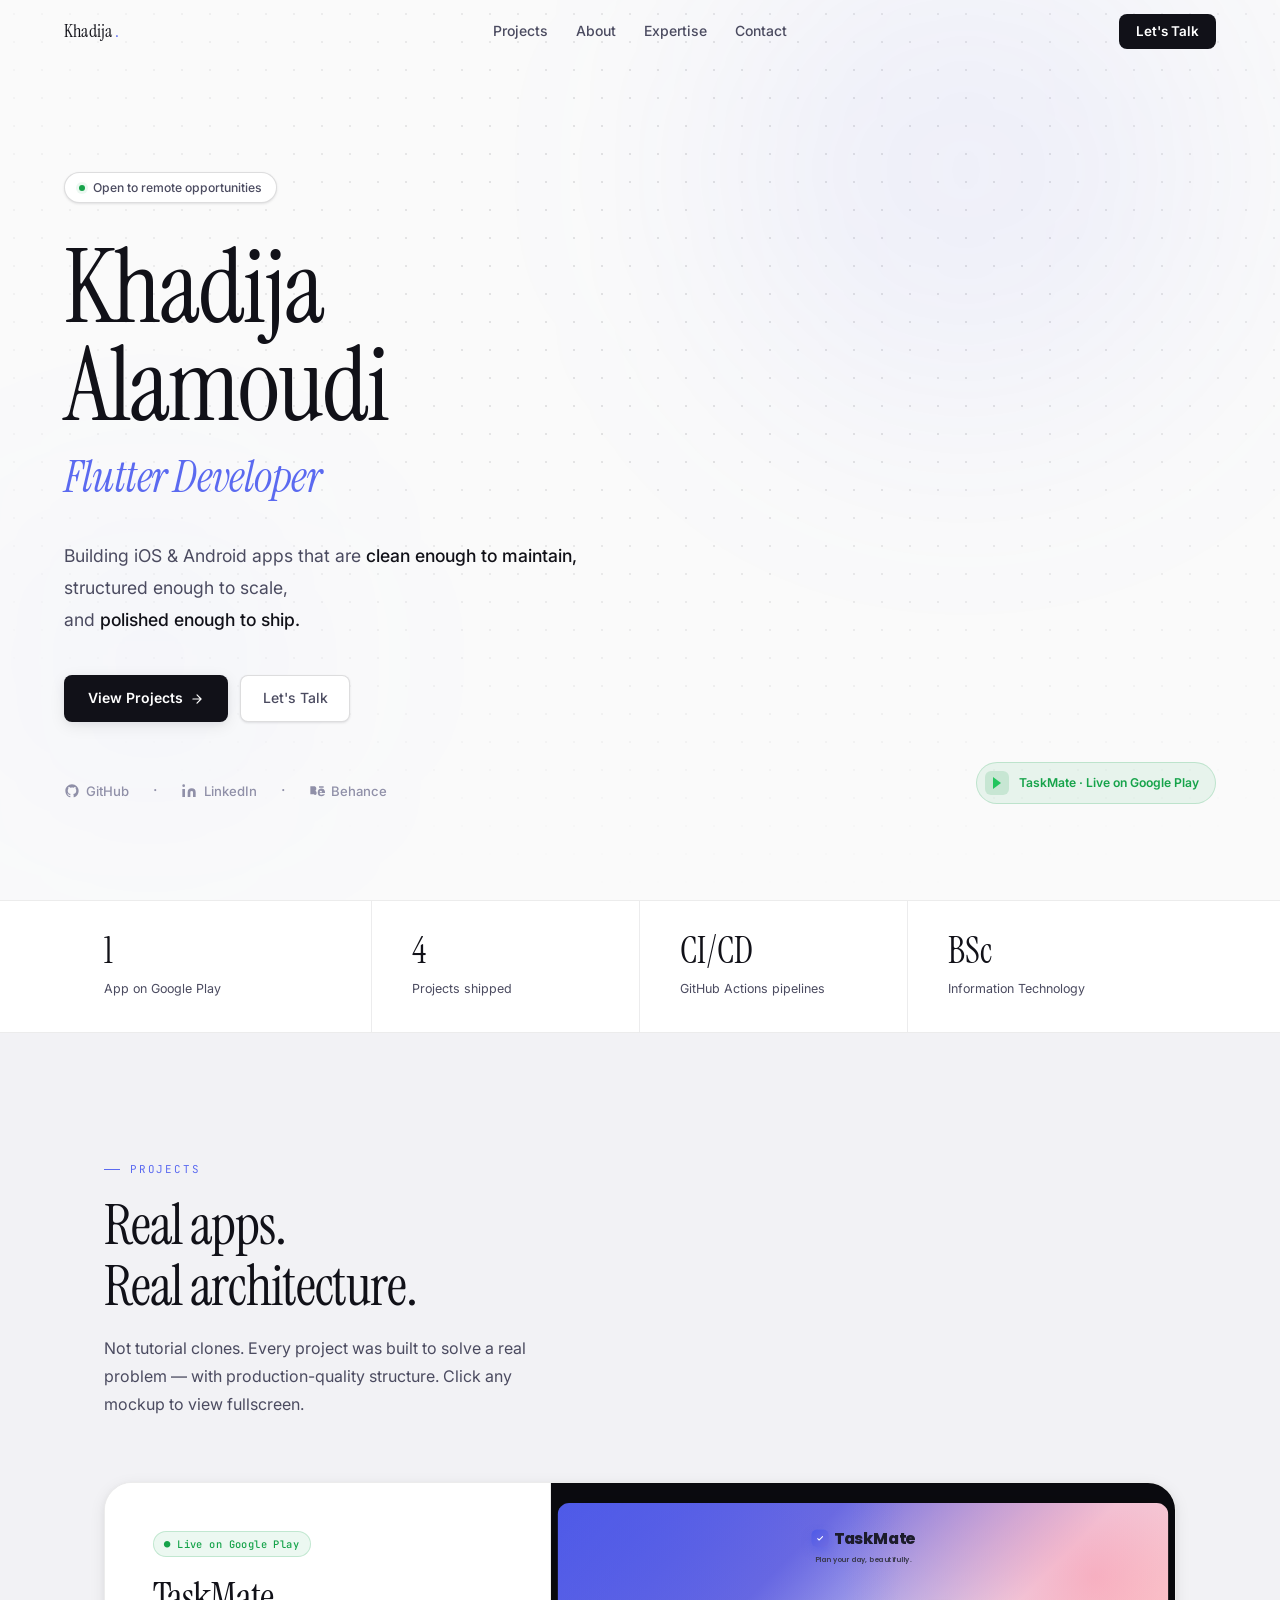
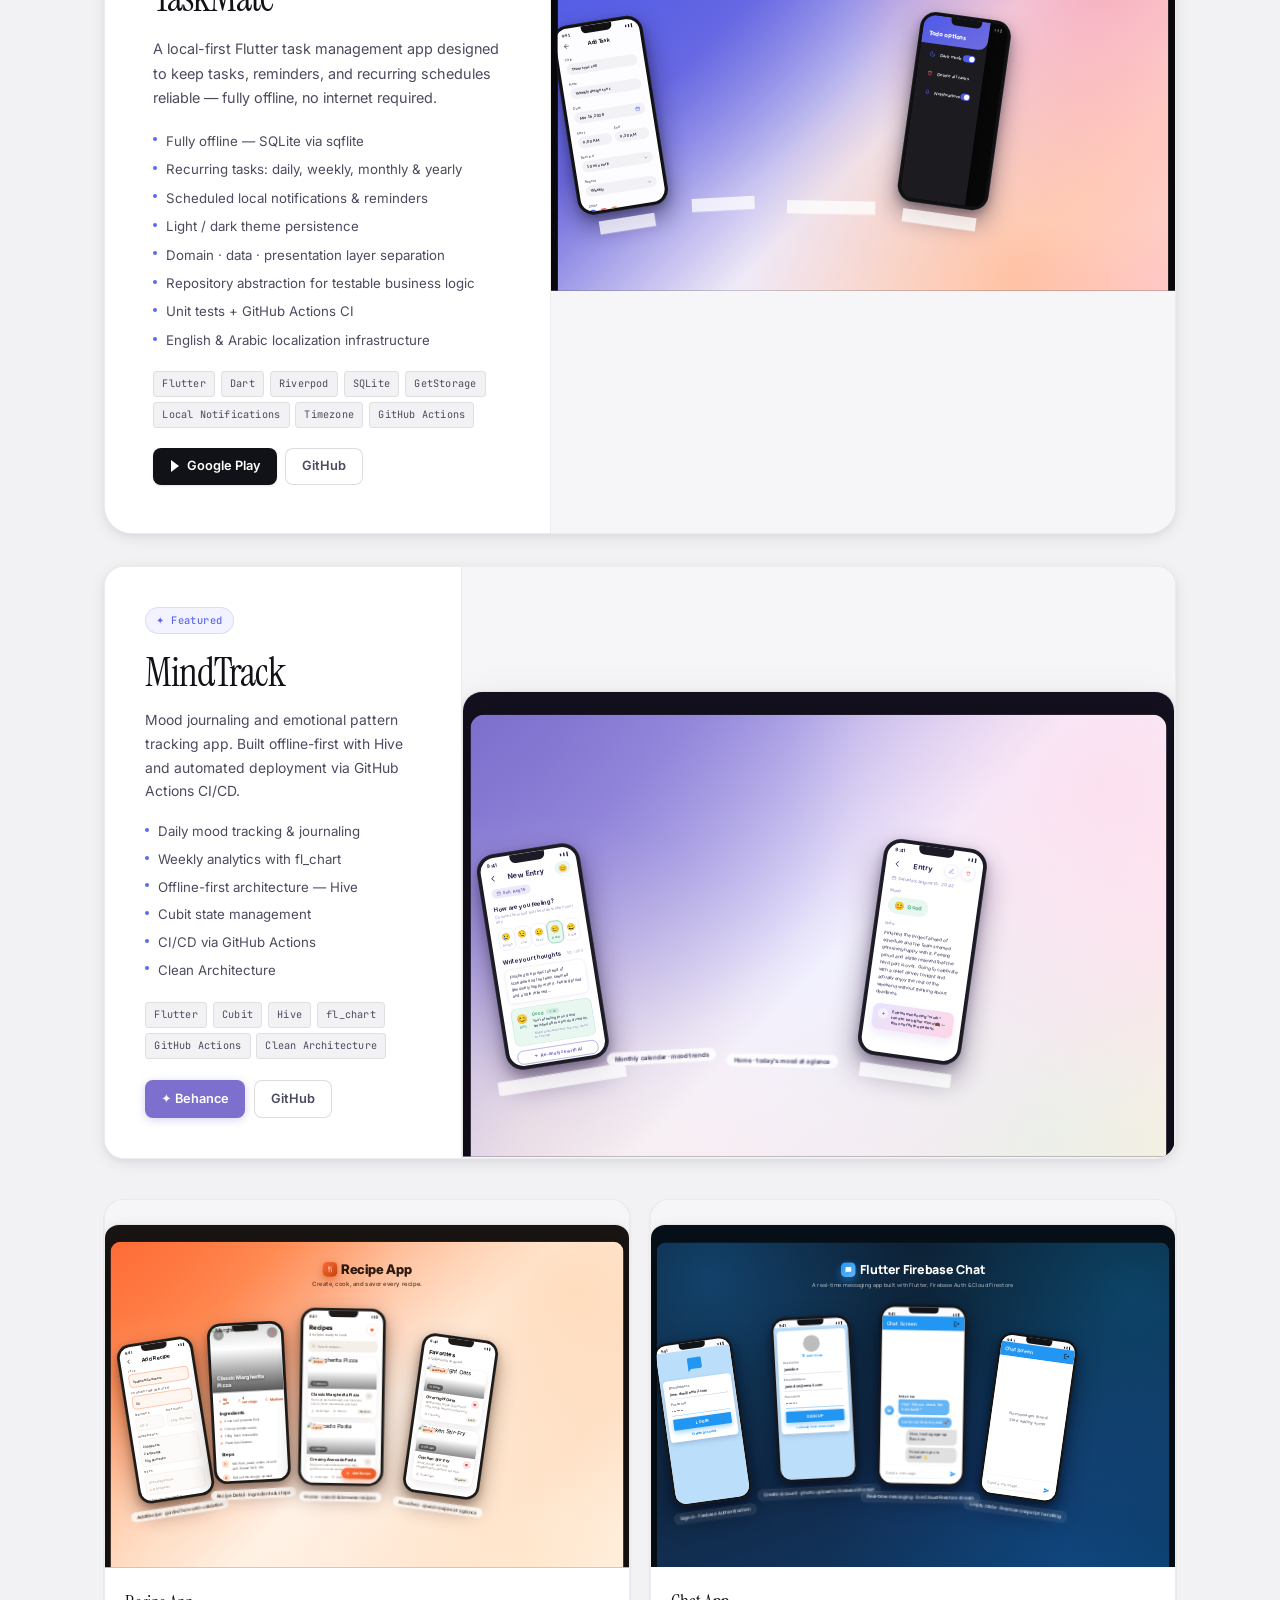
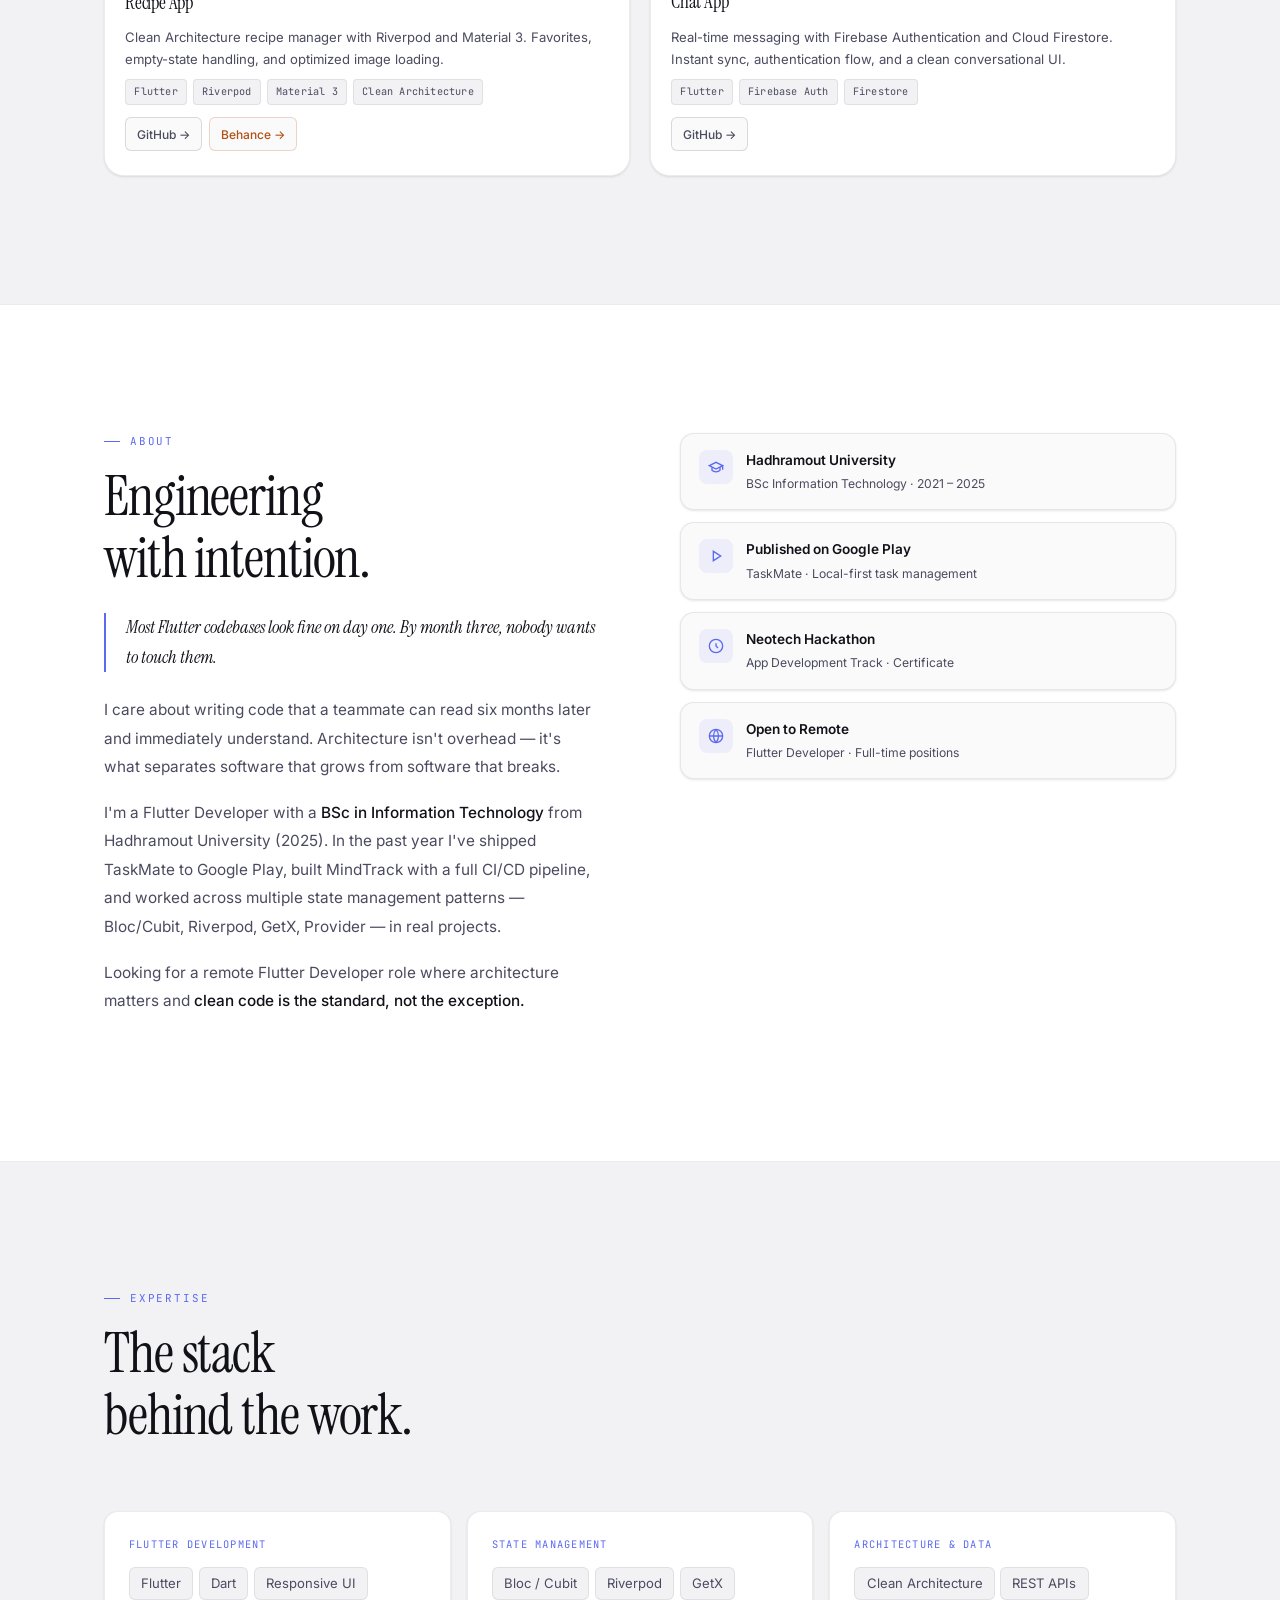
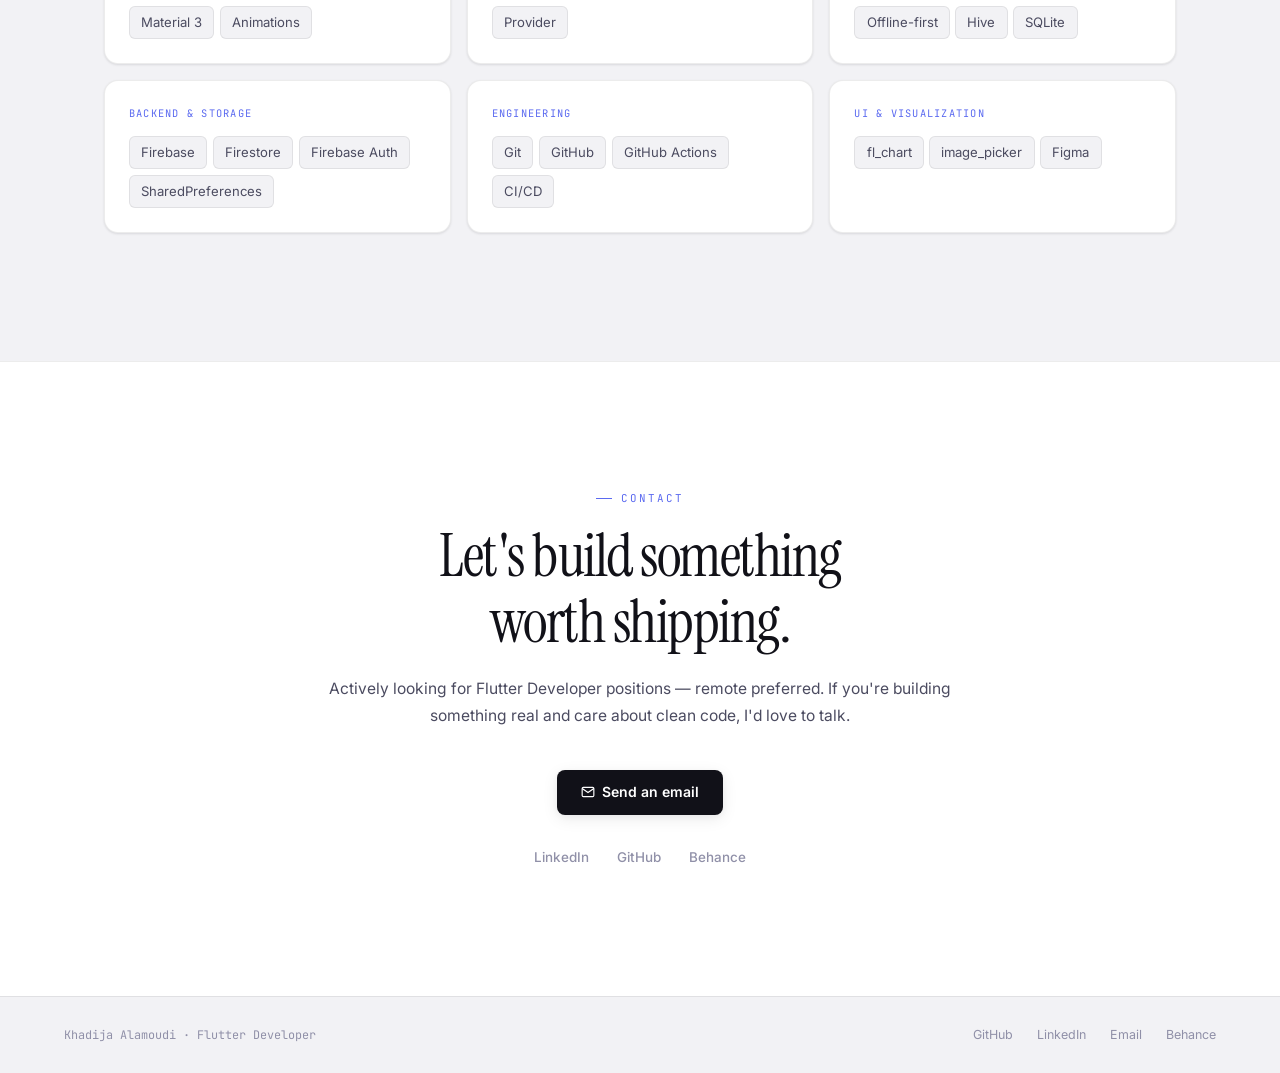
==== index.html @ fd879eed "Update index.html" ====
<!DOCTYPE html>
<html lang="en">
<head>
<meta charset="UTF-8">
<meta name="viewport" content="width=device-width, initial-scale=1.0">
<title>Khadija Alamoudi — Flutter Developer</title>
<meta name="description" content="Flutter Developer building production-quality iOS and Android applications. Clean architecture, offline-first design, and real shipped products.">
<meta name="keywords" content="Flutter Developer, Flutter, Dart, Mobile App Development, Clean Architecture, iOS, Android, Riverpod, Bloc">
<meta property="og:title" content="Khadija Alamoudi — Flutter Developer">
<meta property="og:description" content="Flutter apps that are clean, maintainable, and built to scale. One app live on Google Play.">
<meta property="og:type" content="website">
<meta property="og:url" content="https://khadooja.github.io">
<link rel="preconnect" href="https://fonts.googleapis.com">
<link rel="preconnect" href="https://fonts.gstatic.com" crossorigin>
<link href="https://fonts.googleapis.com/css2?family=Instrument+Serif:ital@0;1&family=Inter:wght@300;400;500;600;700&family=JetBrains+Mono:wght@400;500&display=swap" rel="stylesheet">
<link rel="stylesheet" href="./styles.css">
</head>
<body>

<!-- ================================================================
     NAVIGATION
================================================================ -->
<nav class="nav" id="main-nav" role="navigation" aria-label="Main navigation">
  <a href="#" class="nav-brand" aria-label="Khadija Alamoudi — home">
    Khadija<span class="nav-brand-dot">.</span>
  </a>

  <div class="nav-links" role="list">
    <a href="#projects" class="nav-link" role="listitem">Projects</a>
    <a href="#about"    class="nav-link" role="listitem">About</a>
    <a href="#expertise" class="nav-link" role="listitem">Expertise</a>
    <a href="#contact"  class="nav-link" role="listitem">Contact</a>
  </div>

  <a href="mailto:khadijaalamoudi169@gmail.com" class="nav-cta" aria-label="Contact Khadija by email">
    Let's Talk
  </a>

  <button class="nav-burger" id="nav-burger" aria-label="Open navigation menu" aria-expanded="false" aria-controls="nav-mob-menu">
    <span></span><span></span><span></span>
  </button>
</nav>

<!-- Mobile menu -->
<div class="nav-mob-menu" id="nav-mob-menu" role="dialog" aria-label="Navigation menu" aria-modal="true">
  <a href="#projects"  class="nav-mob-link">Projects</a>
  <a href="#about"     class="nav-mob-link">About</a>
  <a href="#expertise" class="nav-mob-link">Expertise</a>
  <a href="#contact"   class="nav-mob-link">Contact</a>
  <a href="mailto:khadijaalamoudi169@gmail.com" class="nav-mob-link nav-mob-cta">Let's Talk →</a>
</div>

<!-- ================================================================
     HERO
================================================================ -->
<section class="hero" id="home" aria-label="Introduction">
  <div class="hero-glow hero-glow-1" aria-hidden="true"></div>
  <div class="hero-glow hero-glow-2" aria-hidden="true"></div>

  <div class="hero-inner">
    <!-- Status -->
    <div class="hero-status" role="status" aria-label="Currently open to remote opportunities">
      <span class="status-dot" aria-hidden="true"></span>
      Open to remote opportunities
    </div>

    <!-- Name + role -->
    <h1 class="hero-name">Khadija<br>Alamoudi</h1>
    <p class="hero-role">Flutter Developer</p>

    <!-- Tagline -->
    <p class="hero-tagline">
      Building iOS &amp; Android apps that are
      <strong>clean enough to maintain,</strong>
      structured enough to scale,<br>
      and <strong>polished enough to ship.</strong>
    </p>

    <!-- CTAs -->
    <div class="hero-actions">
      <a href="#projects" class="btn-primary">
        View Projects
        <svg width="14" height="14" viewBox="0 0 24 24" fill="none" aria-hidden="true">
          <path d="M5 12h14M12 5l7 7-7 7" stroke="currentColor" stroke-width="2" stroke-linecap="round" stroke-linejoin="round"/>
        </svg>
      </a>
      <a href="#contact" class="btn-outline">Let's Talk</a>
    </div>

    <!-- Bottom row -->
    <div class="hero-bottom">
      <nav class="hero-socials" aria-label="Social links">
        <a href="https://github.com/khadooja" target="_blank" rel="noopener noreferrer" class="hero-social">
          <svg width="16" height="16" viewBox="0 0 24 24" fill="currentColor" aria-hidden="true"><path d="M12 2C6.477 2 2 6.477 2 12c0 4.42 2.865 8.166 6.839 9.489.5.092.682-.217.682-.482 0-.237-.008-.866-.013-1.7-2.782.603-3.369-1.342-3.369-1.342-.454-1.155-1.11-1.462-1.11-1.462-.908-.62.069-.608.069-.608 1.003.07 1.531 1.03 1.531 1.03.892 1.529 2.341 1.087 2.91.832.092-.647.35-1.088.636-1.338-2.22-.253-4.555-1.11-4.555-4.943 0-1.091.39-1.984 1.029-2.683-.103-.253-.446-1.27.098-2.647 0 0 .84-.269 2.75 1.025A9.578 9.578 0 0112 6.836c.85.004 1.705.114 2.504.336 1.909-1.294 2.747-1.025 2.747-1.025.546 1.377.203 2.394.1 2.647.64.699 1.028 1.592 1.028 2.683 0 3.842-2.339 4.687-4.566 4.935.359.309.678.919.678 1.852 0 1.336-.012 2.415-.012 2.743 0 .267.18.578.688.48C19.138 20.163 22 16.418 22 12c0-5.523-4.477-10-10-10z"/></svg>
          GitHub
        </a>
        <span aria-hidden="true" style="color:var(--text-3)">·</span>
        <a href="https://www.linkedin.com/in/khadijaalamoudi-8226b4387" target="_blank" rel="noopener noreferrer" class="hero-social">
          <svg width="16" height="16" viewBox="0 0 24 24" fill="currentColor" aria-hidden="true"><path d="M16 8a6 6 0 016 6v7h-4v-7a2 2 0 00-2-2 2 2 0 00-2 2v7h-4v-7a6 6 0 016-6zM2 9h4v12H2z"/><circle cx="4" cy="4" r="2"/></svg>
          LinkedIn
        </a>
        <span aria-hidden="true" style="color:var(--text-3)">·</span>
        <a href="https://www.behance.net/khadijaalamoudi" target="_blank" rel="noopener noreferrer" class="hero-social">
          <svg width="16" height="16" viewBox="0 0 24 24" fill="currentColor" aria-hidden="true"><path d="M22 7h-7V5h7v2zm1.726 10c-.442 1.297-2.029 3-5.101 3-3.074 0-5.564-1.729-5.564-5.675 0-3.91 2.325-5.92 5.466-5.92 3.082 0 4.964 1.782 5.375 4.426.078.506.109 1.188.095 2.14H15.97c.13 3.211 3.483 3.312 4.588 2.029H23.726zm-7.726-3h3.543c-.094-1.74-1.254-2.344-1.823-2.344-.833 0-1.582.582-1.72 2.344zM8 11.979c.001 1.338-.41 2.678-1.895 2.678-.958 0-1.806-.479-1.908-2.678H8zm0-2.979H4.233c.194-1.586 1.01-2.678 1.808-2.678C7.615 6.322 8 7.413 8 9zm0 8H2V5h5.5c1.5 0 3.5.662 3.5 3.5 0 1.5-.5 2.5-1.5 3C11 12.5 11.5 13.5 11.5 15c0 3-2 3-3.5 3z"/></svg>
          Behance
        </a>
      </nav>

      <a href="https://play.google.com/store/apps/details?id=com.khdooja.taskmate"
         target="_blank" rel="noopener noreferrer"
         class="play-badge" aria-label="TaskMate on Google Play Store">
        <span class="play-badge-icon" aria-hidden="true">
          <svg width="10" height="12" viewBox="0 0 10 12" fill="#22C55E"><path d="M1 0l8 6-8 6V0z"/></svg>
        </span>
        TaskMate · Live on Google Play
      </a>
    </div>
  </div>
</section>

<!-- ================================================================
     STATS STRIP
================================================================ -->
<div class="stats-strip" role="region" aria-label="Portfolio highlights">
  <div class="stats-inner">
    <div class="stat-item reveal">
      <span class="stat-num">1</span>
      <span class="stat-label">App on Google Play</span>
    </div>
    <div class="stat-item reveal reveal-delay-1">
      <span class="stat-num">4</span>
      <span class="stat-label">Projects shipped</span>
    </div>
    <div class="stat-item reveal reveal-delay-2">
      <span class="stat-num">CI/CD</span>
      <span class="stat-label">GitHub Actions pipelines</span>
    </div>
    <div class="stat-item reveal reveal-delay-3">
      <span class="stat-num">BSc</span>
      <span class="stat-label">Information Technology</span>
    </div>
  </div>
</div>

<!-- ================================================================
     PROJECTS
================================================================ -->
<section class="section projects" id="projects" aria-label="Projects">
  <div class="section-inner">

    <div class="section-header">
      <p class="eyebrow reveal">Projects</p>
      <h2 class="section-title reveal reveal-delay-1">Real apps.<br>Real architecture.</h2>
      <p class="section-sub reveal reveal-delay-2">Not tutorial clones. Every project was built to solve a real problem — with production-quality structure. Click any mockup to view fullscreen.</p>
    </div>

    <!-- ── TASKMATE — FEATURED ── -->
    <div class="proj-featured reveal">
      <article class="proj-featured-card" aria-label="TaskMate project">
        <div class="proj-featured-top">

          <!-- Content -->
          <div class="proj-featured-info">
            <span class="proj-badge proj-badge-live" aria-label="Live on Google Play">● Live on Google Play</span>
            <h3 class="proj-title">TaskMate</h3>
            <p class="proj-tagline">
              A local-first Flutter task management app designed to keep tasks, reminders, and recurring schedules reliable — fully offline, no internet required.
            </p>
            <ul class="proj-highlights" aria-label="Key highlights">
              <li class="proj-hl">Fully offline — SQLite via sqflite</li>
              <li class="proj-hl">Recurring tasks: daily, weekly, monthly &amp; yearly</li>
              <li class="proj-hl">Scheduled local notifications &amp; reminders</li>
              <li class="proj-hl">Light / dark theme persistence</li>
              <li class="proj-hl">Domain · data · presentation layer separation</li>
              <li class="proj-hl">Repository abstraction for testable business logic</li>
              <li class="proj-hl">Unit tests + GitHub Actions CI</li>
              <li class="proj-hl">English &amp; Arabic localization infrastructure</li>
            </ul>
            <div class="proj-stack" aria-label="Technologies used">
              <span class="tag">Flutter</span>
              <span class="tag">Dart</span>
              <span class="tag">Riverpod</span>
              <span class="tag">SQLite</span>
              <span class="tag">GetStorage</span>
              <span class="tag">Local Notifications</span>
              <span class="tag">Timezone</span>
              <span class="tag">GitHub Actions</span>
            </div>
            <div class="proj-btns">
              <a href="https://play.google.com/store/apps/details?id=com.khdooja.taskmate"
                 target="_blank" rel="noopener noreferrer"
                 class="btn-sm btn-sm-primary" aria-label="View TaskMate on Google Play">
                <svg width="12" height="12" viewBox="0 0 10 12" fill="currentColor" aria-hidden="true"><path d="M1 0l8 6-8 6V0z"/></svg>
                Google Play
              </a>
              <a href="https://github.com/khadooja/ToDo_App"
                 target="_blank" rel="noopener noreferrer"
                 class="btn-sm btn-sm-ghost" aria-label="View TaskMate source on GitHub">
                GitHub
              </a>
            </div>
          </div>

          <!-- Mockup -->
          <div class="proj-featured-visual" aria-label="TaskMate app visual">
            <div class="parallax-inner">
              <div class="ms-wrap"
                   data-src="./taskmate.html"
                   data-ratio="1500x980"
                   data-title="TaskMate"
                   role="img"
                   aria-label="TaskMate application UI preview">
                <button class="ms-click-area"
                        aria-label="View TaskMate mockup fullscreen"
                        onclick="openLightbox('./taskmate.html','TaskMate','1500x980')">
                </button>
                <span class="ms-zoom" aria-hidden="true">
                  <svg width="10" height="10" viewBox="0 0 24 24" fill="none" stroke="currentColor" stroke-width="2"><circle cx="11" cy="11" r="8"/><path d="M21 21l-4.35-4.35M11 8v6M8 11h6"/></svg>
                  View fullscreen
                </span>
              </div>
            </div>
          </div>

        </div>
      </article>
    </div><!-- /taskmate featured -->

    <!-- ── MINDTRACK — WIDE ROW ── -->
    <div class="proj-grid">
      <article class="proj-mindtrack reveal" aria-label="MindTrack project">
        <div class="proj-mindtrack-info">
          <span class="proj-badge proj-badge-feat">✦ Featured</span>
          <h3 class="proj-title">MindTrack</h3>
          <p class="proj-tagline" style="font-size:0.87rem;color:var(--text-2);line-height:1.7;">
            Mood journaling and emotional pattern tracking app. Built offline-first with Hive and automated deployment via GitHub Actions CI/CD.
          </p>
          <ul class="proj-highlights" style="gap:0.4rem">
            <li class="proj-hl">Daily mood tracking &amp; journaling</li>
            <li class="proj-hl">Weekly analytics with fl_chart</li>
            <li class="proj-hl">Offline-first architecture — Hive</li>
            <li class="proj-hl">Cubit state management</li>
            <li class="proj-hl">CI/CD via GitHub Actions</li>
            <li class="proj-hl">Clean Architecture</li>
          </ul>
          <div class="proj-stack" style="margin-top:0.25rem">
            <span class="tag">Flutter</span><span class="tag">Cubit</span>
            <span class="tag">Hive</span><span class="tag">fl_chart</span>
            <span class="tag">GitHub Actions</span><span class="tag">Clean Architecture</span>
          </div>
          <div class="proj-btns" style="margin-top:0.25rem">
            <a href="https://www.behance.net/gallery/251583607/MindTrack-AI-Powered-Mood-Journaling-App"
               target="_blank" rel="noopener noreferrer"
               class="btn-sm btn-sm-primary"
               style="background:#7C6FCD;color:#fff;box-shadow:0 2px 8px rgba(124,111,205,0.30)"
               aria-label="View MindTrack on Behance">
              ✦ Behance
            </a>
            <a href="https://github.com/khadooja/Mood-Journal-App"
               target="_blank" rel="noopener noreferrer"
               class="btn-sm btn-sm-ghost"
               aria-label="View MindTrack source on GitHub">
              GitHub
            </a>
          </div>
        </div>

        <div class="proj-mindtrack-visual" aria-label="MindTrack app visual">
          <div class="ms-wrap"
               data-src="./mindtrack.html"
               data-ratio="1500x980"
               data-title="MindTrack"
               role="img"
               aria-label="MindTrack application UI preview">
            <button class="ms-click-area"
                    aria-label="View MindTrack mockup fullscreen"
                    onclick="openLightbox('./mindtrack.html','MindTrack','1500x980')">
            </button>
            <span class="ms-zoom" aria-hidden="true">
              <svg width="10" height="10" viewBox="0 0 24 24" fill="none" stroke="currentColor" stroke-width="2"><circle cx="11" cy="11" r="8"/><path d="M21 21l-4.35-4.35M11 8v6M8 11h6"/></svg>
              View fullscreen
            </span>
          </div>
        </div>
      </article>

      <!-- ── Recipe + Chat — two equal cards ── -->
      <div class="proj-two-col">

        <!-- Recipe App -->
        <article class="proj-card reveal" aria-label="Recipe App project">
          <div class="proj-card-visual">
            <div class="ms-wrap"
                 data-src="./recipe.html"
                 data-ratio="1500x980"
                 data-title="Recipe App"
                 role="img"
                 aria-label="Recipe App UI preview">
              <button class="ms-click-area"
                      aria-label="View Recipe App mockup fullscreen"
                      onclick="openLightbox('./recipe.html','Recipe App','1500x980')">
              </button>
              <span class="ms-zoom" aria-hidden="true">
                <svg width="10" height="10" viewBox="0 0 24 24" fill="none" stroke="currentColor" stroke-width="2"><circle cx="11" cy="11" r="8"/><path d="M21 21l-4.35-4.35M11 8v6M8 11h6"/></svg>
                Fullscreen
              </span>
            </div>
          </div>
          <div class="proj-card-body">
            <h3 class="proj-card-title">Recipe App</h3>
            <p class="proj-card-desc">Clean Architecture recipe manager with Riverpod and Material 3. Favorites, empty-state handling, and optimized image loading.</p>
            <div class="proj-stack">
              <span class="tag">Flutter</span><span class="tag">Riverpod</span>
              <span class="tag">Material 3</span><span class="tag">Clean Architecture</span>
            </div>
            <div class="proj-card-links">
              <a href="https://github.com/khadooja/recipe_app" target="_blank" rel="noopener noreferrer" class="proj-card-link" aria-label="View Recipe App on GitHub">GitHub →</a>
              <a href="https://www.behance.net/khadijaalamoudi" target="_blank" rel="noopener noreferrer" class="proj-card-link" style="border-color:rgba(180,80,20,0.22);color:#b45014" aria-label="View Recipe App design on Behance">Behance →</a>
            </div>
          </div>
        </article>

        <!-- Chat App -->
        <article class="proj-card reveal reveal-delay-1" aria-label="Chat App project">
          <div class="proj-card-visual">
            <div class="ms-wrap"
                 data-src="./chat.html"
                 data-ratio="1440x940"
                 data-title="Chat App"
                 role="img"
                 aria-label="Chat App UI preview">
              <button class="ms-click-area"
                      aria-label="View Chat App mockup fullscreen"
                      onclick="openLightbox('./chat.html','Chat App','1440x940')">
              </button>
              <span class="ms-zoom" aria-hidden="true">
                <svg width="10" height="10" viewBox="0 0 24 24" fill="none" stroke="currentColor" stroke-width="2"><circle cx="11" cy="11" r="8"/><path d="M21 21l-4.35-4.35M11 8v6M8 11h6"/></svg>
                Fullscreen
              </span>
            </div>
          </div>
          <div class="proj-card-body">
            <h3 class="proj-card-title">Chat App</h3>
            <p class="proj-card-desc">Real-time messaging with Firebase Authentication and Cloud Firestore. Instant sync, authentication flow, and a clean conversational UI.</p>
            <div class="proj-stack">
              <span class="tag">Flutter</span><span class="tag">Firebase Auth</span>
              <span class="tag">Firestore</span>
            </div>
            <div class="proj-card-links">
              <a href="https://github.com/khadooja/AppChat" target="_blank" rel="noopener noreferrer" class="proj-card-link" aria-label="View Chat App on GitHub">GitHub →</a>
            </div>
          </div>
        </article>

      </div><!-- /proj-two-col -->

    </div><!-- /proj-grid -->
  </div>
</section>

<!-- ================================================================
     ABOUT
================================================================ -->
<section class="section about" id="about" aria-label="About Khadija">
  <div class="section-inner">
    <div class="about-grid">

      <div>
        <p class="eyebrow reveal">About</p>
        <h2 class="section-title reveal reveal-delay-1">Engineering<br>with intention.</h2>

        <blockquote class="about-quote reveal reveal-delay-2">
          Most Flutter codebases look fine on day one. By month three, nobody wants to touch them.
        </blockquote>

        <div class="about-text">
          <p class="reveal reveal-delay-2">I care about writing code that a teammate can read six months later and immediately understand. Architecture isn't overhead — it's what separates software that grows from software that breaks.</p>
          <p class="reveal reveal-delay-2">I'm a Flutter Developer with a <strong>BSc in Information Technology</strong> from Hadhramout University (2025). In the past year I've shipped TaskMate to Google Play, built MindTrack with a full CI/CD pipeline, and worked across multiple state management patterns — Bloc/Cubit, Riverpod, GetX, Provider — in real projects.</p>
          <p class="reveal reveal-delay-2">Looking for a remote Flutter Developer role where architecture matters and <strong>clean code is the standard, not the exception.</strong></p>
        </div>
      </div>

      <div class="about-cards reveal reveal-delay-2" role="list" aria-label="Background details">
        <div class="about-card" role="listitem">
          <div class="about-card-icon" aria-hidden="true">
            <svg width="16" height="16" viewBox="0 0 24 24" fill="none" stroke="#5B6AF0" stroke-width="2"><path d="M22 10v6M2 10l10-5 10 5-10 5z"/><path d="M6 12v5c3 3 9 3 12 0v-5"/></svg>
          </div>
          <div>
            <div class="about-card-title">Hadhramout University</div>
            <div class="about-card-sub">BSc Information Technology · 2021 – 2025</div>
          </div>
        </div>
        <div class="about-card" role="listitem">
          <div class="about-card-icon" aria-hidden="true">
            <svg width="16" height="16" viewBox="0 0 24 24" fill="none" stroke="#5B6AF0" stroke-width="2"><path d="M8 5v14l11-7z"/></svg>
          </div>
          <div>
            <div class="about-card-title">Published on Google Play</div>
            <div class="about-card-sub">TaskMate · Local-first task management</div>
          </div>
        </div>
        <div class="about-card" role="listitem">
          <div class="about-card-icon" aria-hidden="true">
            <svg width="16" height="16" viewBox="0 0 24 24" fill="none" stroke="#5B6AF0" stroke-width="2"><circle cx="12" cy="12" r="10"/><path d="M12 8v4l3 3"/></svg>
          </div>
          <div>
            <div class="about-card-title">Neotech Hackathon</div>
            <div class="about-card-sub">App Development Track · Certificate</div>
          </div>
        </div>
        <div class="about-card" role="listitem">
          <div class="about-card-icon" aria-hidden="true">
            <svg width="16" height="16" viewBox="0 0 24 24" fill="none" stroke="#5B6AF0" stroke-width="2"><circle cx="12" cy="12" r="10"/><path d="M2 12h20M12 2a15.3 15.3 0 010 20M12 2a15.3 15.3 0 000 20"/></svg>
          </div>
          <div>
            <div class="about-card-title">Open to Remote</div>
            <div class="about-card-sub">Flutter Developer · Full-time positions</div>
          </div>
        </div>
      </div>

    </div>
  </div>
</section>

<!-- ================================================================
     EXPERTISE
================================================================ -->
<section class="section expertise" id="expertise" aria-label="Technical expertise">
  <div class="section-inner">
    <div class="section-header">
      <p class="eyebrow reveal">Expertise</p>
      <h2 class="section-title reveal reveal-delay-1">The stack<br>behind the work.</h2>
    </div>

    <div class="skill-groups" role="list">

      <div class="skill-group reveal" role="listitem">
        <div class="skill-group-label">Flutter Development</div>
        <div class="skill-chips">
          <span class="skill-chip">Flutter</span>
          <span class="skill-chip">Dart</span>
          <span class="skill-chip">Responsive UI</span>
          <span class="skill-chip">Material 3</span>
          <span class="skill-chip">Animations</span>
        </div>
      </div>

      <div class="skill-group reveal reveal-delay-1" role="listitem">
        <div class="skill-group-label">State Management</div>
        <div class="skill-chips">
          <span class="skill-chip">Bloc / Cubit</span>
          <span class="skill-chip">Riverpod</span>
          <span class="skill-chip">GetX</span>
          <span class="skill-chip">Provider</span>
        </div>
      </div>

      <div class="skill-group reveal reveal-delay-2" role="listitem">
        <div class="skill-group-label">Architecture & Data</div>
        <div class="skill-chips">
          <span class="skill-chip">Clean Architecture</span>
          <span class="skill-chip">REST APIs</span>
          <span class="skill-chip">Offline-first</span>
          <span class="skill-chip">Hive</span>
          <span class="skill-chip">SQLite</span>
        </div>
      </div>

      <div class="skill-group reveal" role="listitem">
        <div class="skill-group-label">Backend & Storage</div>
        <div class="skill-chips">
          <span class="skill-chip">Firebase</span>
          <span class="skill-chip">Firestore</span>
          <span class="skill-chip">Firebase Auth</span>
          <span class="skill-chip">SharedPreferences</span>
        </div>
      </div>

      <div class="skill-group reveal reveal-delay-1" role="listitem">
        <div class="skill-group-label">Engineering</div>
        <div class="skill-chips">
          <span class="skill-chip">Git</span>
          <span class="skill-chip">GitHub</span>
          <span class="skill-chip">GitHub Actions</span>
          <span class="skill-chip">CI/CD</span>
        </div>
      </div>

      <div class="skill-group reveal reveal-delay-2" role="listitem">
        <div class="skill-group-label">UI & Visualization</div>
        <div class="skill-chips">
          <span class="skill-chip">fl_chart</span>
          <span class="skill-chip">image_picker</span>
          <span class="skill-chip">Figma</span>
        </div>
      </div>

    </div>
  </div>
</section>

<!-- ================================================================
     CONTACT
================================================================ -->
<section class="section contact" id="contact" aria-label="Contact">
  <div class="section-inner">
    <div class="contact-inner">
      <p class="eyebrow reveal" style="justify-content:center">Contact</p>
      <h2 class="contact-heading reveal reveal-delay-1">
        Let's build something<br>worth shipping.
      </h2>
      <p class="contact-sub reveal reveal-delay-2">
        Actively looking for Flutter Developer positions — remote preferred. If you're building something real and care about clean code, I'd love to talk.
      </p>
      <div class="contact-btns reveal reveal-delay-2">
        <a href="mailto:khadijaalamoudi169@gmail.com" class="btn-primary" aria-label="Send Khadija an email">
          <svg width="14" height="14" viewBox="0 0 24 24" fill="none" aria-hidden="true"><path d="M4 4h16c1.1 0 2 .9 2 2v12c0 1.1-.9 2-2 2H4c-1.1 0-2-.9-2-2V6c0-1.1.9-2 2-2z" stroke="currentColor" stroke-width="2"/><path d="M22 6l-10 7L2 6" stroke="currentColor" stroke-width="2"/></svg>
          Send an email
        </a>
      </div>
      <nav class="contact-socials reveal reveal-delay-3" aria-label="Contact links">
        <a href="https://www.linkedin.com/in/khadijaalamoudi-8226b4387" target="_blank" rel="noopener noreferrer" class="contact-social">LinkedIn</a>
        <a href="https://github.com/khadooja" target="_blank" rel="noopener noreferrer" class="contact-social">GitHub</a>
        <a href="https://www.behance.net/khadijaalamoudi" target="_blank" rel="noopener noreferrer" class="contact-social">Behance</a>
      </nav>
    </div>
  </div>
</section>

<!-- ================================================================
     FOOTER
================================================================ -->
<footer class="footer" role="contentinfo">
  <span class="footer-brand">Khadija Alamoudi · Flutter Developer</span>
  <nav class="footer-links" aria-label="Footer links">
    <a href="https://github.com/khadooja" target="_blank" rel="noopener noreferrer" class="footer-link">GitHub</a>
    <a href="https://www.linkedin.com/in/khadijaalamoudi-8226b4387" target="_blank" rel="noopener noreferrer" class="footer-link">LinkedIn</a>
    <a href="mailto:khadijaalamoudi169@gmail.com" class="footer-link">Email</a>
    <a href="https://www.behance.net/khadijaalamoudi" target="_blank" rel="noopener noreferrer" class="footer-link">Behance</a>
  </nav>
</footer>

<!-- ================================================================
     LIGHTBOX
================================================================ -->
<div class="lb" id="lb" role="dialog" aria-modal="true" aria-label="Project fullscreen view">
  <div class="lb-inner">
    <button class="lb-close" id="lb-close" aria-label="Close fullscreen view">✕</button>
    <div class="lb-scaler ms-wrap" id="lb-scaler"></div>
    <p class="lb-caption" id="lb-caption" aria-live="polite"></p>
  </div>
</div>

<script src="./main.js"></script>
</body>
</html>
---- styles.css ----
/* ================================================================
   KHADIJA ALAMOUDI — PORTFOLIO
   Design system: light mode · warm white · indigo accent
================================================================ */

@import url('https://fonts.googleapis.com/css2?family=Instrument+Serif:ital@0;1&family=Inter:wght@300;400;500;600;700&family=JetBrains+Mono:wght@400;500&display=swap');

/* ── Reset ── */
*, *::before, *::after { box-sizing: border-box; margin: 0; padding: 0; }
html { scroll-behavior: smooth; font-size: 16px; -webkit-text-size-adjust: 100%; }
body { font-family: 'Inter', system-ui, sans-serif; background: #FAFAFA; color: #111118; line-height: 1.6; overflow-x: hidden; }
img, video { display: block; max-width: 100%; }
a { color: inherit; text-decoration: none; }
button { font-family: inherit; cursor: pointer; border: none; background: none; }
ul { list-style: none; }

/* ================================================================
   LIGHT MODE TOKENS
================================================================ */
:root {
  /* Backgrounds */
  --bg:        #FAFAFA;          /* page bg — warm near-white */
  --surface:   #F2F2F5;          /* section alternate bg */
  --card:      #FFFFFF;          /* card bg */
  --card-2:    #F6F6F9;          /* card inner panels / visual areas */

  /* Borders */
  --border:    rgba(17,17,24,0.08);
  --border-hi: rgba(17,17,24,0.14);

  /* Text */
  --text:      #111118;          /* primary */
  --text-2:    #4B4B60;          /* secondary */
  --text-3:    #9090A8;          /* muted */

  /* Accent — indigo */
  --accent:    #5B6AF0;
  --accent-lo: rgba(91,106,240,0.08);
  --accent-md: rgba(91,106,240,0.16);

  /* Green — live badge */
  --green:     #16A34A;
  --green-lo:  rgba(22,163,74,0.08);
  --green-bd:  rgba(22,163,74,0.20);

  /* Shadows — light mode uses coloured/tinted shadows */
  --shadow-sm: 0 1px 3px rgba(17,17,24,0.07), 0 1px 2px rgba(17,17,24,0.04);
  --shadow-md: 0 4px 16px rgba(17,17,24,0.08), 0 2px 6px rgba(17,17,24,0.04);
  --shadow-lg: 0 12px 40px rgba(17,17,24,0.10), 0 4px 12px rgba(17,17,24,0.06);
  --shadow-xl: 0 24px 64px rgba(17,17,24,0.12), 0 8px 20px rgba(17,17,24,0.06);

  /* Radii */
  --r-sm:  8px;
  --r-md:  14px;
  --r-lg:  20px;
  --r-xl:  28px;

  --nav-h: 64px;
  --ease:  cubic-bezier(0.22, 1, 0.36, 1);
}

/* ── Scrollbar ── */
::-webkit-scrollbar { width: 5px; }
::-webkit-scrollbar-track { background: var(--bg); }
::-webkit-scrollbar-thumb { background: rgba(17,17,24,0.15); border-radius: 3px; }
::-webkit-scrollbar-thumb:hover { background: rgba(17,17,24,0.25); }

/* ── Focus ── */
:focus-visible { outline: 2px solid var(--accent); outline-offset: 3px; border-radius: 4px; }

/* ================================================================
   NAVIGATION
================================================================ */
.nav {
  position: fixed; inset: 0 0 auto; z-index: 200;
  height: var(--nav-h);
  display: flex; align-items: center; justify-content: space-between;
  padding: 0 5%;
  transition: background 0.4s var(--ease), border-color 0.4s, box-shadow 0.4s;
  border-bottom: 1px solid transparent;
}
.nav.stuck {
  background: rgba(250,250,250,0.90);
  backdrop-filter: blur(20px) saturate(1.4);
  border-bottom-color: var(--border);
  box-shadow: var(--shadow-sm);
}
.nav-brand {
  font-family: 'Instrument Serif', Georgia, serif;
  font-size: 1.15rem; color: var(--text); letter-spacing: 0.01em;
  display: flex; align-items: center; gap: 0.2rem;
}
.nav-brand-dot { color: var(--accent); }
.nav-links {
  position: absolute; left: 50%; transform: translateX(-50%);
  display: flex; gap: 0.15rem;
}
.nav-link {
  padding: 0.38rem 0.8rem; border-radius: var(--r-sm);
  font-size: 0.875rem; font-weight: 500; color: var(--text-2);
  transition: color 0.2s, background 0.2s;
}
.nav-link:hover { color: var(--text); background: rgba(17,17,24,0.04); }
.nav-link.active { color: var(--text); background: rgba(17,17,24,0.05); }
.nav-cta {
  display: flex; align-items: center; gap: 0.4rem;
  padding: 0.42rem 1.05rem; border-radius: var(--r-sm);
  background: var(--text); color: #fff;
  font-size: 0.84rem; font-weight: 600;
  transition: opacity 0.2s, transform 0.2s;
}
.nav-cta:hover { opacity: 0.82; transform: translateY(-1px); }

/* Mobile nav */
.nav-burger {
  display: none; flex-direction: column; gap: 5px; padding: 6px;
  border-radius: var(--r-sm);
}
.nav-burger span {
  display: block; width: 20px; height: 1.5px;
  background: var(--text-2); border-radius: 2px; transition: all 0.3s;
}
.nav-burger.open span:nth-child(1) { transform: translateY(6.5px) rotate(45deg); }
.nav-burger.open span:nth-child(2) { opacity: 0; }
.nav-burger.open span:nth-child(3) { transform: translateY(-6.5px) rotate(-45deg); }
.nav-mob-menu {
  display: none; position: fixed; inset: 0; z-index: 199;
  background: rgba(250,250,250,0.97); backdrop-filter: blur(24px);
  flex-direction: column; align-items: center; justify-content: center; gap: 0.35rem;
}
.nav-mob-menu.open { display: flex; }
.nav-mob-link {
  font-size: 1.75rem; font-family: 'Instrument Serif', serif;
  color: var(--text-2); padding: 0.6rem 2rem; transition: color 0.2s;
}
.nav-mob-link:hover { color: var(--text); }
.nav-mob-cta { margin-top: 1.5rem; color: var(--accent) !important; font-weight: 600; }

/* ================================================================
   HERO
================================================================ */
.hero {
  min-height: 100vh; display: flex; flex-direction: column; justify-content: flex-end;
  padding: calc(var(--nav-h) + 6rem) 5% 6rem;
  position: relative; overflow: hidden;
  background: var(--bg);
}

/* Subtle dot grid */
.hero::before {
  content: '';
  position: absolute; inset: 0; z-index: 0;
  background-image: radial-gradient(circle, rgba(17,17,24,0.10) 1px, transparent 1px);
  background-size: 28px 28px;
  mask-image: radial-gradient(ellipse 80% 70% at 60% 30%, black 30%, transparent 100%);
  pointer-events: none;
}

/* Soft accent wash — barely visible */
.hero-glow {
  position: absolute; z-index: 0; border-radius: 50%;
  filter: blur(120px); pointer-events: none;
}
.hero-glow-1 {
  width: 500px; height: 500px; top: -80px; right: 5%;
  background: rgba(91,106,240,0.07);
}
.hero-glow-2 {
  width: 300px; height: 300px; bottom: 10%; left: 0;
  background: rgba(91,106,240,0.04);
}

.hero-inner { position: relative; z-index: 1; max-width: 1200px; margin: 0 auto; width: 100%; }

/* Status badge */
.hero-status {
  display: inline-flex; align-items: center; gap: 0.55rem;
  padding: 0.3rem 0.85rem; border-radius: 999px;
  border: 1px solid var(--border-hi);
  background: var(--card);
  font-size: 0.76rem; font-weight: 500; color: var(--text-2);
  margin-bottom: 2.25rem;
  box-shadow: var(--shadow-sm);
}
.status-dot {
  width: 6px; height: 6px; border-radius: 50%;
  background: var(--green);
  box-shadow: 0 0 0 3px var(--green-lo);
  animation: status-pulse 2.5s ease-in-out infinite;
}
@keyframes status-pulse {
  0%,100% { box-shadow: 0 0 0 3px var(--green-lo); }
  50%      { box-shadow: 0 0 0 6px transparent; }
}

.hero-name {
  font-family: 'Instrument Serif', Georgia, serif;
  font-size: clamp(3.5rem, 8vw, 7rem);
  font-weight: 400; letter-spacing: -0.02em; line-height: 0.95;
  color: var(--text); margin-bottom: 0.5rem;
}
.hero-role {
  font-family: 'Instrument Serif', serif;
  font-size: clamp(1.5rem, 3.5vw, 2.75rem);
  font-weight: 400; font-style: italic;
  color: var(--accent); margin-bottom: 1.75rem;
  letter-spacing: -0.01em;
}
.hero-tagline {
  font-size: clamp(0.95rem, 1.8vw, 1.1rem);
  color: var(--text-2); max-width: 520px;
  line-height: 1.8; margin-bottom: 2.5rem;
}
.hero-tagline strong { color: var(--text); font-weight: 500; }

.hero-actions { display: flex; gap: 0.75rem; flex-wrap: wrap; margin-bottom: 2.5rem; }

.btn-primary {
  display: inline-flex; align-items: center; gap: 0.45rem;
  padding: 0.7rem 1.5rem; border-radius: var(--r-sm);
  background: var(--text); color: #fff;
  font-size: 0.875rem; font-weight: 600;
  box-shadow: var(--shadow-md);
  transition: opacity 0.2s, transform 0.2s;
}
.btn-primary:hover { opacity: 0.82; transform: translateY(-1px); }

.btn-outline {
  display: inline-flex; align-items: center; gap: 0.45rem;
  padding: 0.7rem 1.35rem; border-radius: var(--r-sm);
  border: 1px solid var(--border-hi); color: var(--text-2);
  background: var(--card);
  font-size: 0.875rem; font-weight: 500;
  box-shadow: var(--shadow-sm);
  transition: border-color 0.2s, color 0.2s, transform 0.2s;
}
.btn-outline:hover { border-color: var(--accent); color: var(--accent); transform: translateY(-1px); }

.hero-bottom {
  display: flex; align-items: flex-end; justify-content: space-between;
  flex-wrap: wrap; gap: 1.5rem;
}
.hero-socials { display: flex; gap: 1.5rem; align-items: center; }
.hero-social {
  display: flex; align-items: center; gap: 0.4rem;
  font-size: 0.82rem; font-weight: 500; color: var(--text-3);
  transition: color 0.2s;
}
.hero-social:hover { color: var(--text); }
.hero-social svg { flex-shrink: 0; }

.play-badge {
  display: inline-flex; align-items: center; gap: 0.6rem;
  padding: 0.5rem 1rem 0.5rem 0.55rem;
  border: 1px solid var(--green-bd); border-radius: 999px;
  background: var(--green-lo);
  font-size: 0.76rem; font-weight: 600; color: var(--green);
  transition: background 0.2s;
}
.play-badge:hover { background: rgba(22,163,74,0.14); }
.play-badge-icon {
  width: 24px; height: 24px; border-radius: 6px;
  background: rgba(22,163,74,0.15);
  display: flex; align-items: center; justify-content: center; flex-shrink: 0;
}

/* ================================================================
   STATS STRIP
================================================================ */
.stats-strip {
  border-top: 1px solid var(--border);
  border-bottom: 1px solid var(--border);
  background: var(--card);
}
.stats-inner {
  max-width: 1200px; margin: 0 auto; padding: 0 5%;
  display: grid; grid-template-columns: repeat(4,1fr);
}
.stat-item {
  padding: 2rem 0 2rem 2.5rem;
  border-right: 1px solid var(--border);
}
.stat-item:first-child { padding-left: 0; }
.stat-item:last-child { border-right: none; }
.stat-num {
  font-family: 'Instrument Serif', serif;
  font-size: 2.25rem; font-weight: 400;
  color: var(--text); line-height: 1; margin-bottom: 0.35rem;
  display: block;
}
.stat-num em { color: var(--accent); font-style: normal; }
.stat-label { font-size: 0.78rem; color: var(--text-2); font-weight: 400; }

/* ================================================================
   SECTION COMMON
================================================================ */
.section { padding: 8rem 0; }
.section-inner { max-width: 1200px; margin: 0 auto; padding: 0 5%; }
.section-header { margin-bottom: 4rem; }
.eyebrow {
  font-family: 'JetBrains Mono', monospace;
  font-size: 0.68rem; letter-spacing: 0.18em; text-transform: uppercase;
  color: var(--accent); margin-bottom: 1rem;
  display: flex; align-items: center; gap: 0.6rem;
}
.eyebrow::before { content:''; display:block; width:16px; height:1px; background:var(--accent); }
.section-title {
  font-family: 'Instrument Serif', serif;
  font-size: clamp(2.25rem, 5vw, 3.5rem);
  font-weight: 400; letter-spacing: -0.02em; line-height: 1.1;
  color: var(--text); margin-bottom: 1rem;
}
.section-sub { font-size: 1rem; color: var(--text-2); max-width: 460px; line-height: 1.75; }

/* ================================================================
   MOCKUP SCALER
   iframe rendered at native size then CSS-scaled to fit.
   padding-top enforces correct aspect ratio. Zero crop.
================================================================ */
.ms-wrap {
  position: relative; width: 100%; overflow: hidden;
  border-radius: var(--r-lg);
  background: var(--card-2);
  border: 1px solid var(--border);
}
.ms-wrap[data-ratio="1500x980"] { padding-top: 65.33%; }
.ms-wrap[data-ratio="1440x940"] { padding-top: 65.28%; }

.ms-wrap iframe {
  position: absolute; top: 0; left: 0;
  border: none; pointer-events: none;
  transform-origin: top left;
}

/* Hover accent border */
.ms-wrap::after {
  content: ''; position: absolute; inset: 0;
  border-radius: inherit;
  border: 1.5px solid transparent;
  transition: border-color 0.25s;
  pointer-events: none; z-index: 5;
}
.ms-wrap:hover::after { border-color: var(--accent); }

/* Zoom hint — dark pill on light bg */
.ms-zoom {
  position: absolute; bottom: 12px; right: 12px; z-index: 10;
  display: flex; align-items: center; gap: 0.35rem;
  padding: 0.3rem 0.65rem; border-radius: 6px;
  background: rgba(17,17,24,0.72); backdrop-filter: blur(8px);
  font-size: 0.65rem; color: rgba(255,255,255,0.85);
  font-family: 'JetBrains Mono', monospace; letter-spacing: 0.04em;
  opacity: 0; transition: opacity 0.2s;
  pointer-events: none;
}
.ms-click-area {
  position: absolute; inset: 0; z-index: 9; cursor: zoom-in;
}
.ms-wrap:hover .ms-zoom { opacity: 1; }

/* ================================================================
   PROJECTS
================================================================ */
.projects { background: var(--surface); }

/* ── TaskMate — featured ── */
.proj-featured { margin-bottom: 2rem; }
.proj-featured-card {
  border: 1px solid var(--border);
  border-radius: var(--r-xl);
  background: var(--card);
  overflow: hidden;
  box-shadow: var(--shadow-md);
  transition: box-shadow 0.3s, border-color 0.3s;
}
.proj-featured-card:hover {
  box-shadow: var(--shadow-lg);
  border-color: var(--border-hi);
}

.proj-featured-top {
  display: grid; grid-template-columns: 5fr 7fr;
  min-height: 520px;
}
.proj-featured-info {
  padding: 3rem; display: flex; flex-direction: column; gap: 1.25rem;
  justify-content: center; border-right: 1px solid var(--border);
  background: var(--card);
}

/* Badges */
.proj-badge {
  display: inline-flex; align-items: center; gap: 0.45rem;
  padding: 0.25rem 0.65rem; border-radius: 999px; width: fit-content;
  font-family: 'JetBrains Mono', monospace; font-size: 0.65rem;
  font-weight: 500; letter-spacing: 0.04em;
}
.proj-badge-live { border: 1px solid var(--green-bd); background: var(--green-lo); color: var(--green); }
.proj-badge-feat { border: 1px solid var(--accent-md); background: var(--accent-lo); color: var(--accent); }

.proj-title {
  font-family: 'Instrument Serif', serif;
  font-size: 2.5rem; font-weight: 400; letter-spacing: -0.025em;
  color: var(--text); line-height: 1;
}
.proj-tagline { font-size: 0.9rem; color: var(--text-2); line-height: 1.7; }

.proj-highlights { display: flex; flex-direction: column; gap: 0.45rem; }
.proj-hl {
  display: flex; align-items: flex-start; gap: 0.55rem;
  font-size: 0.83rem; color: var(--text-2);
}
.proj-hl::before {
  content: ''; width: 4px; height: 4px; border-radius: 50%;
  background: var(--accent); margin-top: 0.5em; flex-shrink: 0;
}

.proj-stack { display: flex; flex-wrap: wrap; gap: 0.35rem; }

.proj-btns { display: flex; gap: 0.55rem; flex-wrap: wrap; }
.btn-sm {
  display: inline-flex; align-items: center; gap: 0.35rem;
  padding: 0.48rem 1rem; border-radius: var(--r-sm);
  font-size: 0.8rem; font-weight: 600; transition: all 0.2s;
}
.btn-sm-primary { background: var(--text); color: #fff; box-shadow: var(--shadow-sm); }
.btn-sm-primary:hover { opacity: 0.82; transform: translateY(-1px); }
.btn-sm-ghost { border: 1px solid var(--border-hi); color: var(--text-2); background: var(--card); }
.btn-sm-ghost:hover { border-color: var(--accent); color: var(--accent); transform: translateY(-1px); }

/* Mockup panel — fills the right column completely, mockup bleeds to edges */
.proj-featured-visual {
  position: relative;
  background: var(--card-2);
  display: flex; align-items: stretch;
  overflow: hidden;
  min-height: 520px;
}
.proj-featured-visual .parallax-inner {
  width: 100%; display: flex; align-items: center;
  transition: transform 0.4s var(--ease);
  will-change: transform;
}
.proj-featured-visual .ms-wrap {
  width: 100%; height: 100%;
  border-radius: 0;          /* flush to panel edges */
  border: none;              /* no inner border — panel border handles it */
  box-shadow: none;          /* clean, no floating shadow inside */
}
/* Keep the zoom hint */
.proj-featured-visual .ms-zoom {
  bottom: 16px; right: 16px;
}

/* ── Secondary grid ── */
.proj-grid {
  display: grid; grid-template-columns: repeat(3,1fr); gap: 1.25rem;
}

/* MindTrack — wide 2-col */
.proj-mindtrack {
  grid-column: 1 / -1;
  display: grid; grid-template-columns: 4fr 8fr;
  border: 1px solid var(--border); border-radius: var(--r-lg);
  background: var(--card); overflow: hidden;
  margin-bottom: 1.25rem;
  box-shadow: var(--shadow-md);
  transition: box-shadow 0.3s, border-color 0.3s;
}
.proj-mindtrack:hover { box-shadow: var(--shadow-lg); border-color: var(--border-hi); }
.proj-mindtrack-info {
  padding: 2.5rem; display: flex; flex-direction: column;
  gap: 1.1rem; justify-content: center;
  border-right: 1px solid var(--border);
  background: var(--card);
}
.proj-mindtrack-visual {
  background: var(--card-2);
  padding: 2rem 0 0 0;         /* top breathing room, flush sides + bottom */
  display: flex; align-items: flex-end;
  overflow: hidden;
}
.proj-mindtrack-visual .ms-wrap {
  width: 100%;
  border-radius: var(--r-lg) var(--r-lg) 0 0;  /* round top, flush bottom */
  border-bottom: none;
  box-shadow: var(--shadow-lg);
}

/* Recipe + Chat — 2-col row */
.proj-two-col {
  grid-column: 1 / -1;
  display: grid; grid-template-columns: 1fr 1fr; gap: 1.25rem;
}

/* Small cards */
.proj-card {
  border: 1px solid var(--border); border-radius: var(--r-lg);
  background: var(--card); overflow: hidden;
  display: flex; flex-direction: column;
  box-shadow: var(--shadow-sm);
  transition: box-shadow 0.3s var(--ease), border-color 0.25s, transform 0.3s var(--ease);
  cursor: pointer;
}
.proj-card:hover {
  box-shadow: var(--shadow-lg);
  border-color: var(--border-hi);
  transform: translateY(-4px);
}

/* Mockup area inside card — flush sides, padding only on top */
.proj-card-visual {
  position: relative;
  background: var(--card-2);
  padding: 1.5rem 0 0 0;    /* top space only, sides + bottom flush */
  overflow: hidden;
}
.proj-card-visual .ms-wrap {
  border-radius: var(--r-md) var(--r-md) 0 0;
  border-left: none; border-right: none; border-bottom: none;
  box-shadow: var(--shadow-md);
}

.proj-card-body {
  padding: 1.25rem 1.25rem 1.5rem;
  display: flex; flex-direction: column; gap: 0.55rem; flex: 1;
  background: var(--card);
}
.proj-card-title {
  font-family: 'Instrument Serif', serif;
  font-size: 1.2rem; font-weight: 400; color: var(--text); letter-spacing: -0.01em;
}
.proj-card-desc { font-size: 0.82rem; color: var(--text-2); line-height: 1.65; flex: 1; }
.proj-card-links { display: flex; gap: 0.4rem; flex-wrap: wrap; margin-top: 0.25rem; }
.proj-card-link {
  display: inline-flex; align-items: center; gap: 0.3rem;
  padding: 0.38rem 0.7rem; border-radius: 6px;
  border: 1px solid var(--border-hi); color: var(--text-2);
  background: var(--bg);
  font-size: 0.75rem; font-weight: 500;
  transition: border-color 0.2s, color 0.2s, background 0.2s;
}
.proj-card-link:hover { border-color: var(--accent); color: var(--accent); background: var(--accent-lo); }

/* Stack tag */
.tag {
  font-family: 'JetBrains Mono', monospace; font-size: 0.64rem;
  padding: 0.22rem 0.52rem; border-radius: 4px;
  background: var(--surface); border: 1px solid var(--border);
  color: var(--text-2); letter-spacing: 0.02em;
}

/* ================================================================
   ABOUT
================================================================ */
.about { background: var(--card); border-top: 1px solid var(--border); border-bottom: 1px solid var(--border); }
.about-grid { display: grid; grid-template-columns: 1fr 1fr; gap: 5rem; align-items: start; }

.about-text p { font-size: 0.96rem; color: var(--text-2); line-height: 1.85; margin-bottom: 1.1rem; }
.about-text p strong { color: var(--text); font-weight: 500; }
.about-quote {
  font-family: 'Instrument Serif', serif; font-size: 1.15rem; font-style: italic;
  color: var(--text); line-height: 1.6;
  border-left: 2px solid var(--accent); padding-left: 1.25rem;
  margin: 1.5rem 0;
}

.about-cards { display: flex; flex-direction: column; gap: 0.75rem; }
.about-card {
  display: flex; align-items: flex-start; gap: 0.85rem;
  padding: 1rem 1.1rem; border: 1px solid var(--border);
  border-radius: var(--r-md); background: var(--bg);
  box-shadow: var(--shadow-sm);
  transition: border-color 0.2s, box-shadow 0.2s;
}
.about-card:hover { border-color: var(--border-hi); box-shadow: var(--shadow-md); }
.about-card-icon {
  width: 34px; height: 34px; flex-shrink: 0; border-radius: var(--r-sm);
  background: var(--accent-lo); display: flex; align-items: center; justify-content: center;
}
.about-card-title { font-size: 0.85rem; font-weight: 600; color: var(--text); margin-bottom: 0.15rem; }
.about-card-sub { font-size: 0.76rem; color: var(--text-2); }

/* ================================================================
   EXPERTISE
================================================================ */
.expertise { background: var(--surface); }
.skill-groups { display: grid; grid-template-columns: repeat(3,1fr); gap: 1rem; margin-top: 3rem; }
.skill-group {
  background: var(--card); border: 1px solid var(--border);
  border-radius: var(--r-md); padding: 1.5rem;
  box-shadow: var(--shadow-sm);
  transition: border-color 0.2s, box-shadow 0.2s;
}
.skill-group:hover { border-color: var(--border-hi); box-shadow: var(--shadow-md); }
.skill-group-label {
  font-family: 'JetBrains Mono', monospace; font-size: 0.65rem;
  letter-spacing: 0.12em; text-transform: uppercase; color: var(--accent);
  margin-bottom: 0.9rem;
}
.skill-chips { display: flex; flex-wrap: wrap; gap: 0.35rem; }
.skill-chip {
  font-size: 0.82rem; padding: 0.32rem 0.7rem; border-radius: 6px;
  background: var(--surface); border: 1px solid var(--border);
  color: var(--text-2); font-weight: 400;
  transition: border-color 0.2s, color 0.2s, background 0.2s;
}
.skill-chip:hover { border-color: var(--accent); color: var(--accent); background: var(--accent-lo); }

/* ================================================================
   CONTACT
================================================================ */
.contact { background: var(--card); border-top: 1px solid var(--border); }
.contact-inner { max-width: 680px; margin: 0 auto; text-align: center; }
.contact-heading {
  font-family: 'Instrument Serif', serif;
  font-size: clamp(2.25rem, 5vw, 3.75rem); font-weight: 400;
  letter-spacing: -0.025em; color: var(--text); line-height: 1.1; margin-bottom: 1.25rem;
}
.contact-sub { font-size: 0.975rem; color: var(--text-2); line-height: 1.75; margin-bottom: 2.5rem; }
.contact-btns { display: flex; gap: 0.75rem; justify-content: center; flex-wrap: wrap; margin-bottom: 2rem; }
.contact-socials { display: flex; gap: 1.75rem; justify-content: center; }
.contact-social { font-size: 0.84rem; color: var(--text-3); font-weight: 500; transition: color 0.2s; }
.contact-social:hover { color: var(--text); }

/* ================================================================
   FOOTER
================================================================ */
.footer {
  padding: 1.75rem 5%; border-top: 1px solid var(--border);
  background: var(--surface);
  display: flex; justify-content: space-between; align-items: center; flex-wrap: wrap; gap: 1rem;
}
.footer-brand { font-family: 'JetBrains Mono', monospace; font-size: 0.74rem; color: var(--text-3); }
.footer-links { display: flex; gap: 1.5rem; }
.footer-link { font-size: 0.78rem; color: var(--text-3); transition: color 0.2s; }
.footer-link:hover { color: var(--text); }

/* ================================================================
   LIGHTBOX
================================================================ */
.lb {
  position: fixed; inset: 0; z-index: 500;
  background: rgba(17,17,24,0.82); backdrop-filter: blur(20px);
  display: flex; align-items: center; justify-content: center;
  padding: 3rem 2rem 2rem;
  opacity: 0; pointer-events: none;
  transition: opacity 0.28s var(--ease);
}
.lb.open { opacity: 1; pointer-events: all; }
.lb-inner {
  position: relative;
  width: min(92vw, 1100px);   /* as wide as possible up to 1100px */
  transform: scale(0.95) translateY(16px);
  transition: transform 0.32s var(--ease);
}
.lb.open .lb-inner { transform: scale(1) translateY(0); }
.lb-close {
  position: absolute; top: -42px; right: 0;
  width: 36px; height: 36px; border-radius: var(--r-sm);
  background: rgba(255,255,255,0.12); color: #fff;
  display: flex; align-items: center; justify-content: center;
  font-size: 0.9rem; transition: background 0.2s; cursor: pointer;
  border: 1px solid rgba(255,255,255,0.15);
}
.lb-close:hover { background: rgba(255,255,255,0.22); }
/* lb-scaler IS the ms-wrap — ratio set dynamically by JS */
.lb-scaler {
  border-radius: var(--r-lg); overflow: hidden;
  box-shadow: 0 32px 80px rgba(17,17,24,0.55), 0 8px 24px rgba(17,17,24,0.30);
  border: 1px solid rgba(255,255,255,0.10);
  width: 100%;                /* fill lb-inner */
}
.lb-scaler.ms-wrap { border-radius: var(--r-lg); }
.lb-caption {
  text-align: center; margin-top: 0.9rem;
  font-family: 'JetBrains Mono', monospace; font-size: 0.65rem;
  color: rgba(255,255,255,0.38); letter-spacing: 0.1em;
}

/* ================================================================
   SCROLL REVEAL
================================================================ */
.reveal { opacity: 0; transform: translateY(20px); transition: opacity 0.65s var(--ease), transform 0.65s var(--ease); }
.reveal.in { opacity: 1; transform: none; }
.reveal-delay-1 { transition-delay: 0.1s; }
.reveal-delay-2 { transition-delay: 0.2s; }
.reveal-delay-3 { transition-delay: 0.3s; }
.reveal-delay-4 { transition-delay: 0.4s; }

/* Hero stagger */
.hero-inner > * { opacity: 0; transform: translateY(16px); }
.hero-inner.loaded > * { opacity: 1; transform: none; }
.hero-inner.loaded > *:nth-child(1) { transition: opacity 0.6s var(--ease) 0.1s, transform 0.6s var(--ease) 0.1s; }
.hero-inner.loaded > *:nth-child(2) { transition: opacity 0.6s var(--ease) 0.2s, transform 0.6s var(--ease) 0.2s; }
.hero-inner.loaded > *:nth-child(3) { transition: opacity 0.6s var(--ease) 0.28s, transform 0.6s var(--ease) 0.28s; }
.hero-inner.loaded > *:nth-child(4) { transition: opacity 0.6s var(--ease) 0.36s, transform 0.6s var(--ease) 0.36s; }
.hero-inner.loaded > *:nth-child(5) { transition: opacity 0.6s var(--ease) 0.44s, transform 0.6s var(--ease) 0.44s; }
.hero-inner.loaded > *:nth-child(6) { transition: opacity 0.6s var(--ease) 0.52s, transform 0.6s var(--ease) 0.52s; }

/* Reduced motion */
@media (prefers-reduced-motion: reduce) {
  *, *::before, *::after { animation: none !important; transition: none !important; }
  html { scroll-behavior: auto; }
}

/* ================================================================
   RESPONSIVE
================================================================ */
@media (max-width: 1024px) {
  .proj-featured-top { grid-template-columns: 1fr; }
  .proj-featured-info { border-right: none; border-bottom: 1px solid var(--border); }
  .proj-mindtrack { grid-template-columns: 1fr; }
  .proj-mindtrack-info { border-right: none; border-bottom: 1px solid var(--border); }
  .proj-mindtrack-visual { padding-bottom: 2rem; }
  .about-grid { grid-template-columns: 1fr; gap: 2.5rem; }
  .skill-groups { grid-template-columns: 1fr 1fr; }
  .nav-links { display: none; }
  .nav-burger { display: flex; }
  .nav-cta { display: none; }
  .stats-inner { grid-template-columns: 1fr 1fr; }
  .stat-item:nth-child(2) { border-right: none; }
  .stat-item:nth-child(3) { border-right: 1px solid var(--border); padding-left: 0; }
  .stat-item:nth-child(4) { border-right: none; }
  .stat-item:nth-child(3),
  .stat-item:nth-child(4) { border-top: 1px solid var(--border); padding-top: 2rem; }
}
@media (max-width: 768px) {
  .proj-grid { grid-template-columns: 1fr; }
  .proj-two-col { grid-template-columns: 1fr; }
  .skill-groups { grid-template-columns: 1fr; }
  .hero { padding-top: calc(var(--nav-h) + 3rem); padding-bottom: 3rem; }
  .section { padding: 5rem 0; }
  .proj-featured-info { padding: 2rem; }
  .proj-mindtrack-info { padding: 2rem; }
}
@media (max-width: 500px) {
  .stats-inner { grid-template-columns: 1fr 1fr; }
  .hero-bottom { flex-direction: column; align-items: flex-start; }
  .footer { flex-direction: column; text-align: center; }
  .footer-links { justify-content: center; }
}
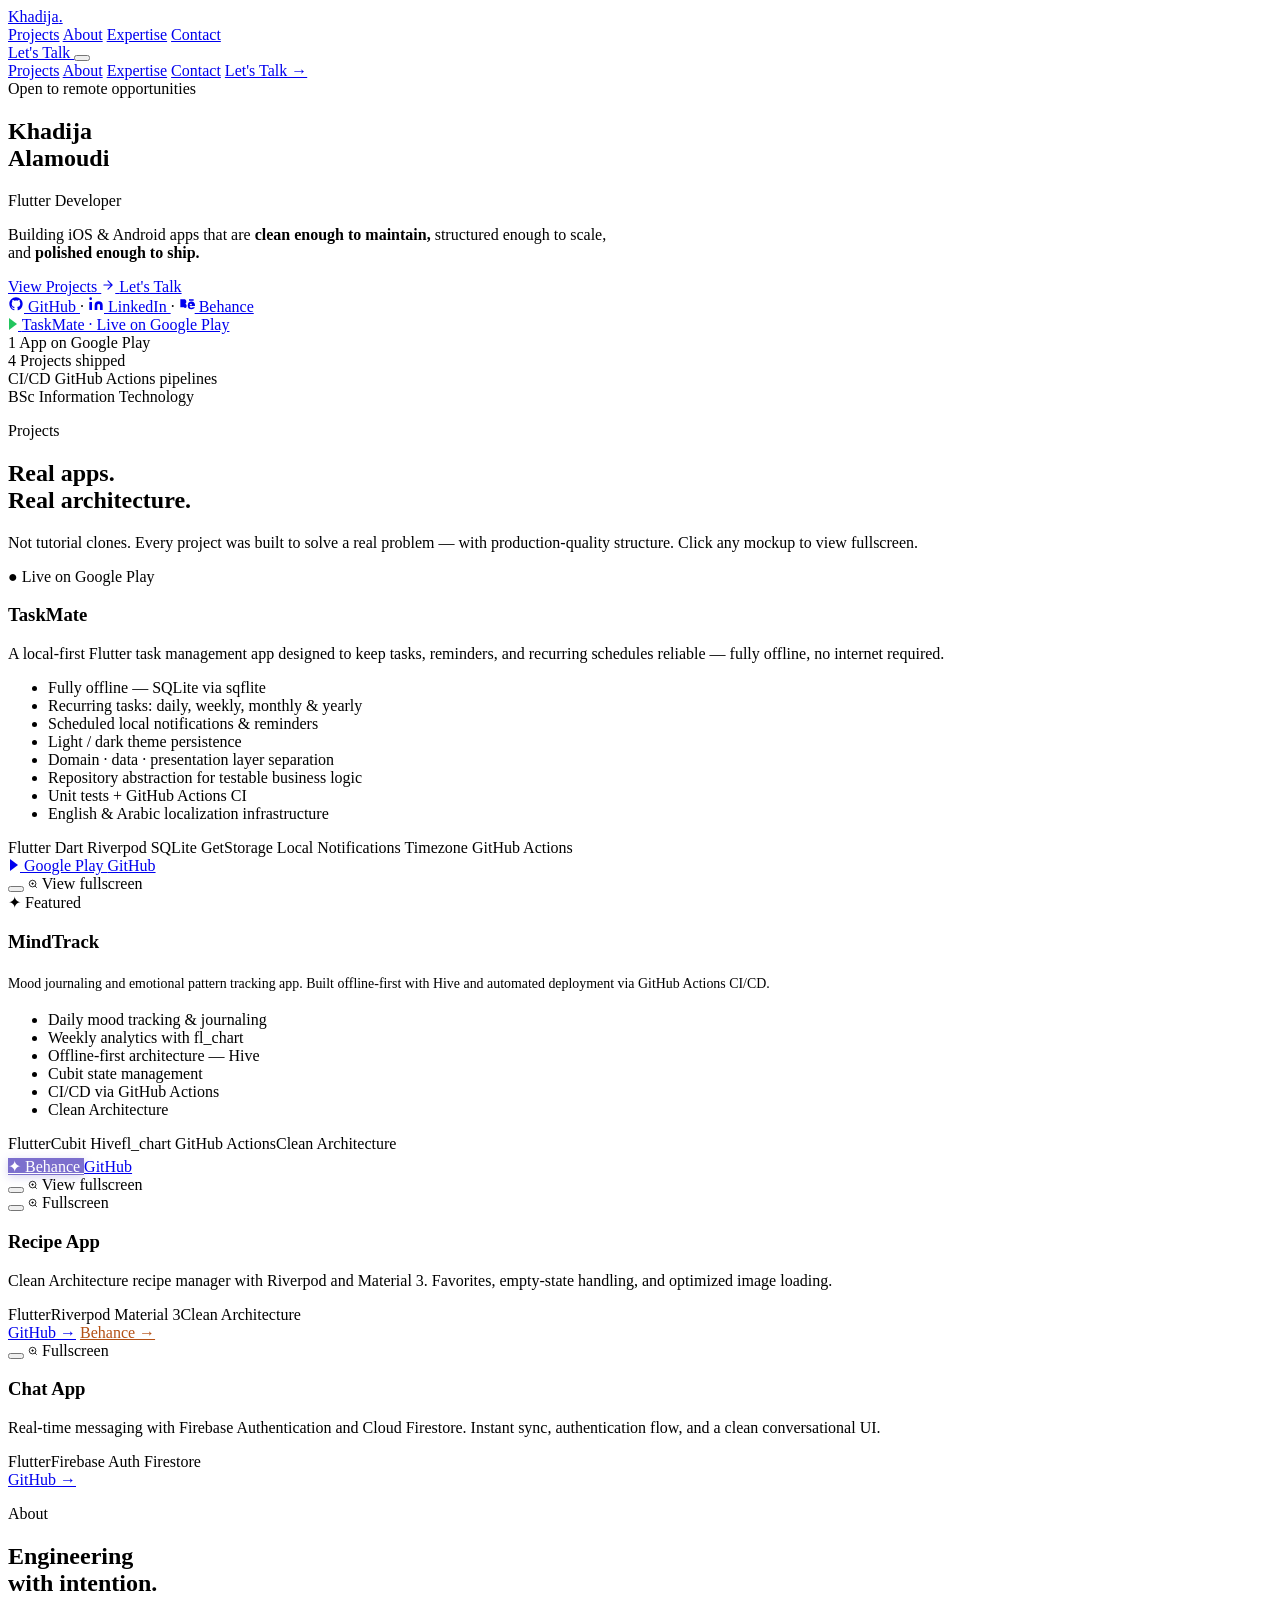
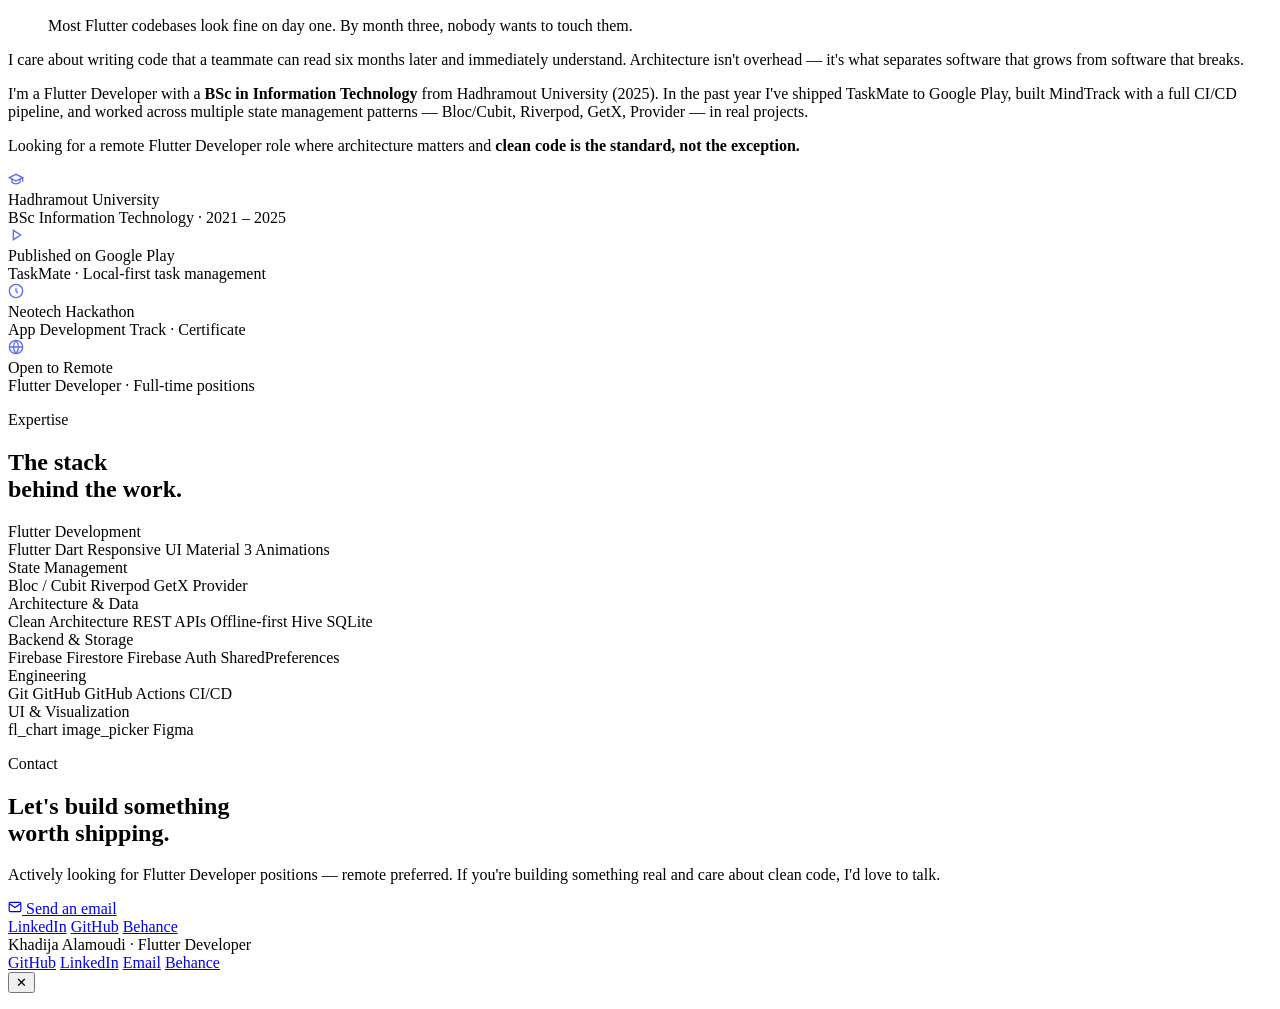
==== commit 5eb52dd6: "Add files via upload" ====
--- a/index.html
+++ b/index.html
@@ -13,7 +13,7 @@
 <link rel="preconnect" href="https://fonts.googleapis.com">
 <link rel="preconnect" href="https://fonts.gstatic.com" crossorigin>
 <link href="https://fonts.googleapis.com/css2?family=Instrument+Serif:ital@0;1&family=Inter:wght@300;400;500;600;700&family=JetBrains+Mono:wght@400;500&display=swap" rel="stylesheet">
-<link rel="stylesheet" href="./styles.css">
+<link rel="stylesheet" href="./css/styles.css">
 </head>
 <body>
 
@@ -205,14 +205,14 @@
           <div class="proj-featured-visual" aria-label="TaskMate app visual">
             <div class="parallax-inner">
               <div class="ms-wrap"
-                   data-src="./taskmate.html"
+                   data-src="./assets/mockups/taskmate.html"
                    data-ratio="1500x980"
                    data-title="TaskMate"
                    role="img"
                    aria-label="TaskMate application UI preview">
                 <button class="ms-click-area"
                         aria-label="View TaskMate mockup fullscreen"
-                        onclick="openLightbox('./taskmate.html','TaskMate','1500x980')">
+                        onclick="openLightbox('./assets/mockups/taskmate.html','TaskMate','1500x980')">
                 </button>
                 <span class="ms-zoom" aria-hidden="true">
                   <svg width="10" height="10" viewBox="0 0 24 24" fill="none" stroke="currentColor" stroke-width="2"><circle cx="11" cy="11" r="8"/><path d="M21 21l-4.35-4.35M11 8v6M8 11h6"/></svg>
@@ -267,14 +267,14 @@
 
         <div class="proj-mindtrack-visual" aria-label="MindTrack app visual">
           <div class="ms-wrap"
-               data-src="./mindtrack.html"
+               data-src="./assets/mockups/mindtrack.html"
                data-ratio="1500x980"
                data-title="MindTrack"
                role="img"
                aria-label="MindTrack application UI preview">
             <button class="ms-click-area"
                     aria-label="View MindTrack mockup fullscreen"
-                    onclick="openLightbox('./mindtrack.html','MindTrack','1500x980')">
+                    onclick="openLightbox('./assets/mockups/mindtrack.html','MindTrack','1500x980')">
             </button>
             <span class="ms-zoom" aria-hidden="true">
               <svg width="10" height="10" viewBox="0 0 24 24" fill="none" stroke="currentColor" stroke-width="2"><circle cx="11" cy="11" r="8"/><path d="M21 21l-4.35-4.35M11 8v6M8 11h6"/></svg>
@@ -291,14 +291,14 @@
         <article class="proj-card reveal" aria-label="Recipe App project">
           <div class="proj-card-visual">
             <div class="ms-wrap"
-                 data-src="./recipe.html"
+                 data-src="./assets/mockups/recipe.html"
                  data-ratio="1500x980"
                  data-title="Recipe App"
                  role="img"
                  aria-label="Recipe App UI preview">
               <button class="ms-click-area"
                       aria-label="View Recipe App mockup fullscreen"
-                      onclick="openLightbox('./recipe.html','Recipe App','1500x980')">
+                      onclick="openLightbox('./assets/mockups/recipe.html','Recipe App','1500x980')">
               </button>
               <span class="ms-zoom" aria-hidden="true">
                 <svg width="10" height="10" viewBox="0 0 24 24" fill="none" stroke="currentColor" stroke-width="2"><circle cx="11" cy="11" r="8"/><path d="M21 21l-4.35-4.35M11 8v6M8 11h6"/></svg>
@@ -324,14 +324,14 @@
         <article class="proj-card reveal reveal-delay-1" aria-label="Chat App project">
           <div class="proj-card-visual">
             <div class="ms-wrap"
-                 data-src="./chat.html"
+                 data-src="./assets/mockups/chat.html"
                  data-ratio="1440x940"
                  data-title="Chat App"
                  role="img"
                  aria-label="Chat App UI preview">
               <button class="ms-click-area"
                       aria-label="View Chat App mockup fullscreen"
-                      onclick="openLightbox('./chat.html','Chat App','1440x940')">
+                      onclick="openLightbox('./assets/mockups/chat.html','Chat App','1440x940')">
               </button>
               <span class="ms-zoom" aria-hidden="true">
                 <svg width="10" height="10" viewBox="0 0 24 24" fill="none" stroke="currentColor" stroke-width="2"><circle cx="11" cy="11" r="8"/><path d="M21 21l-4.35-4.35M11 8v6M8 11h6"/></svg>
@@ -552,6 +552,6 @@
   </div>
 </div>
 
-<script src="./main.js"></script>
+<script src="./js/main.js"></script>
 </body>
 </html>
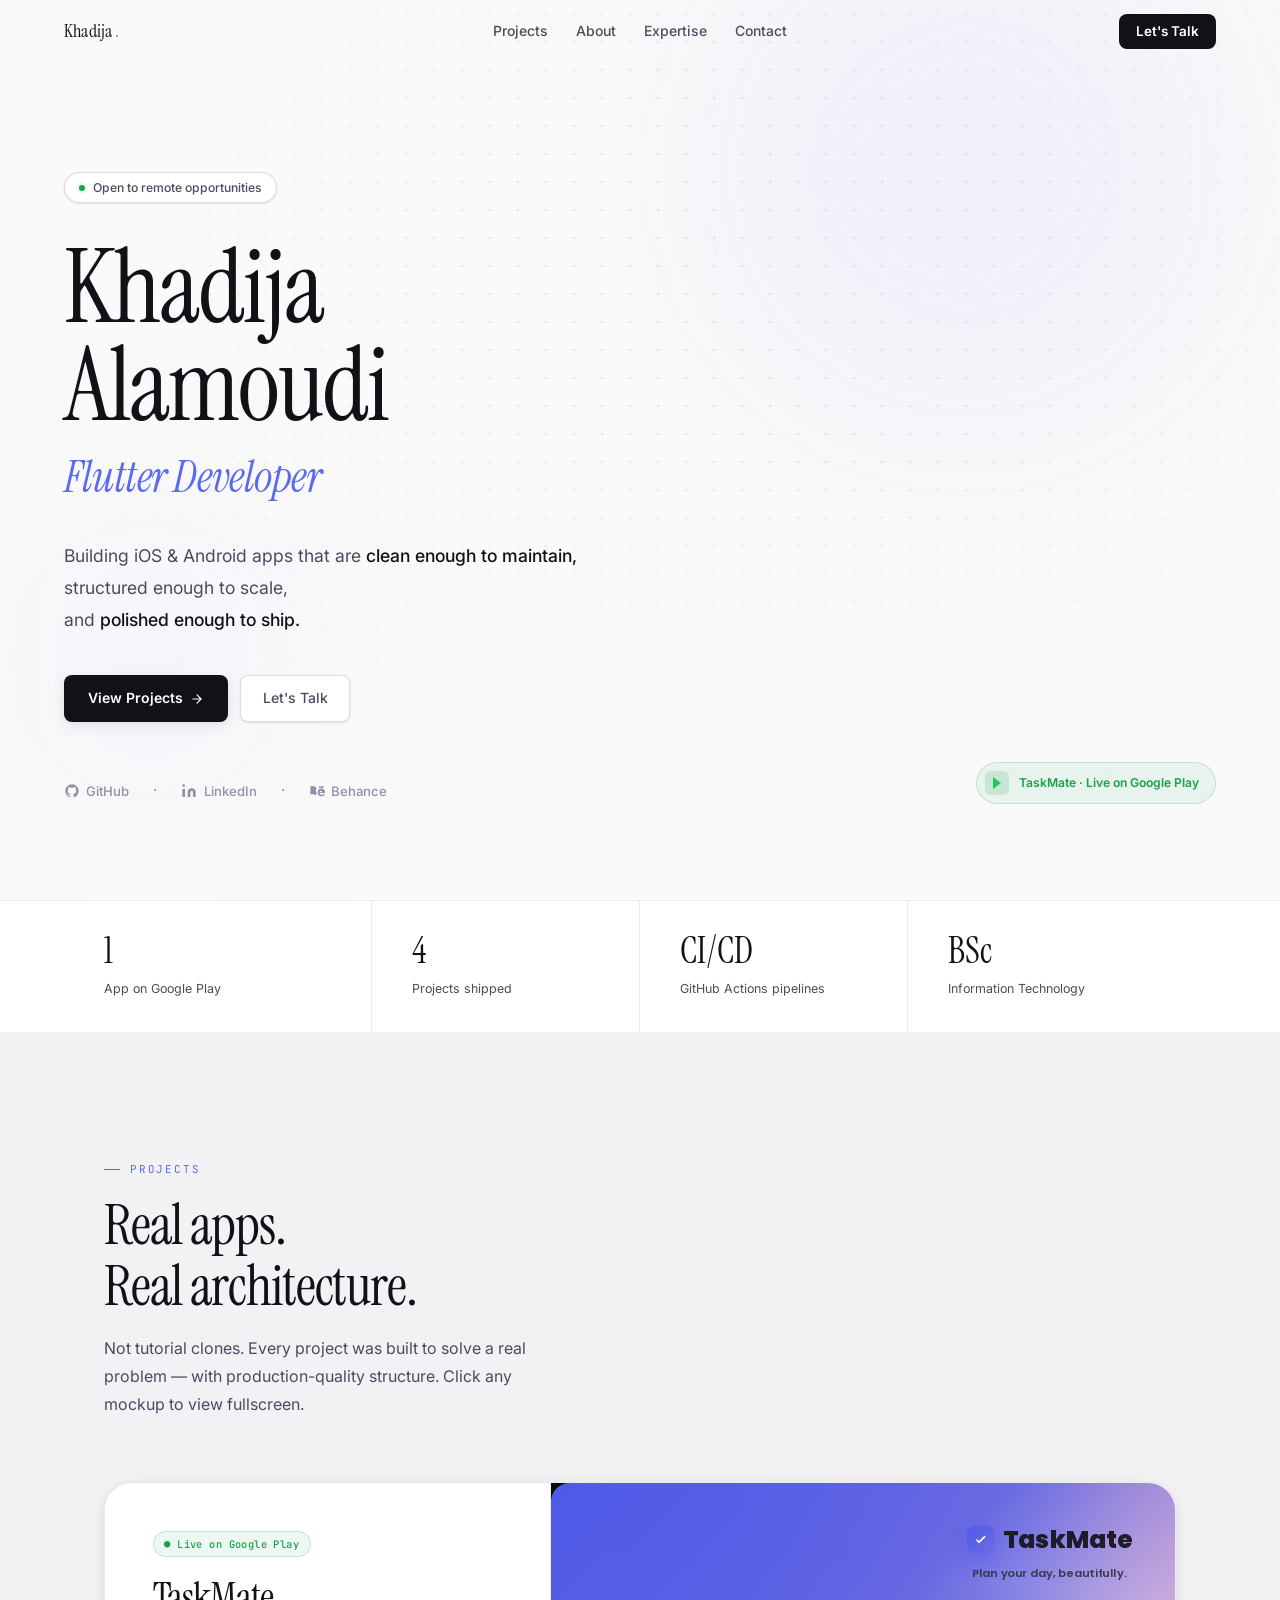
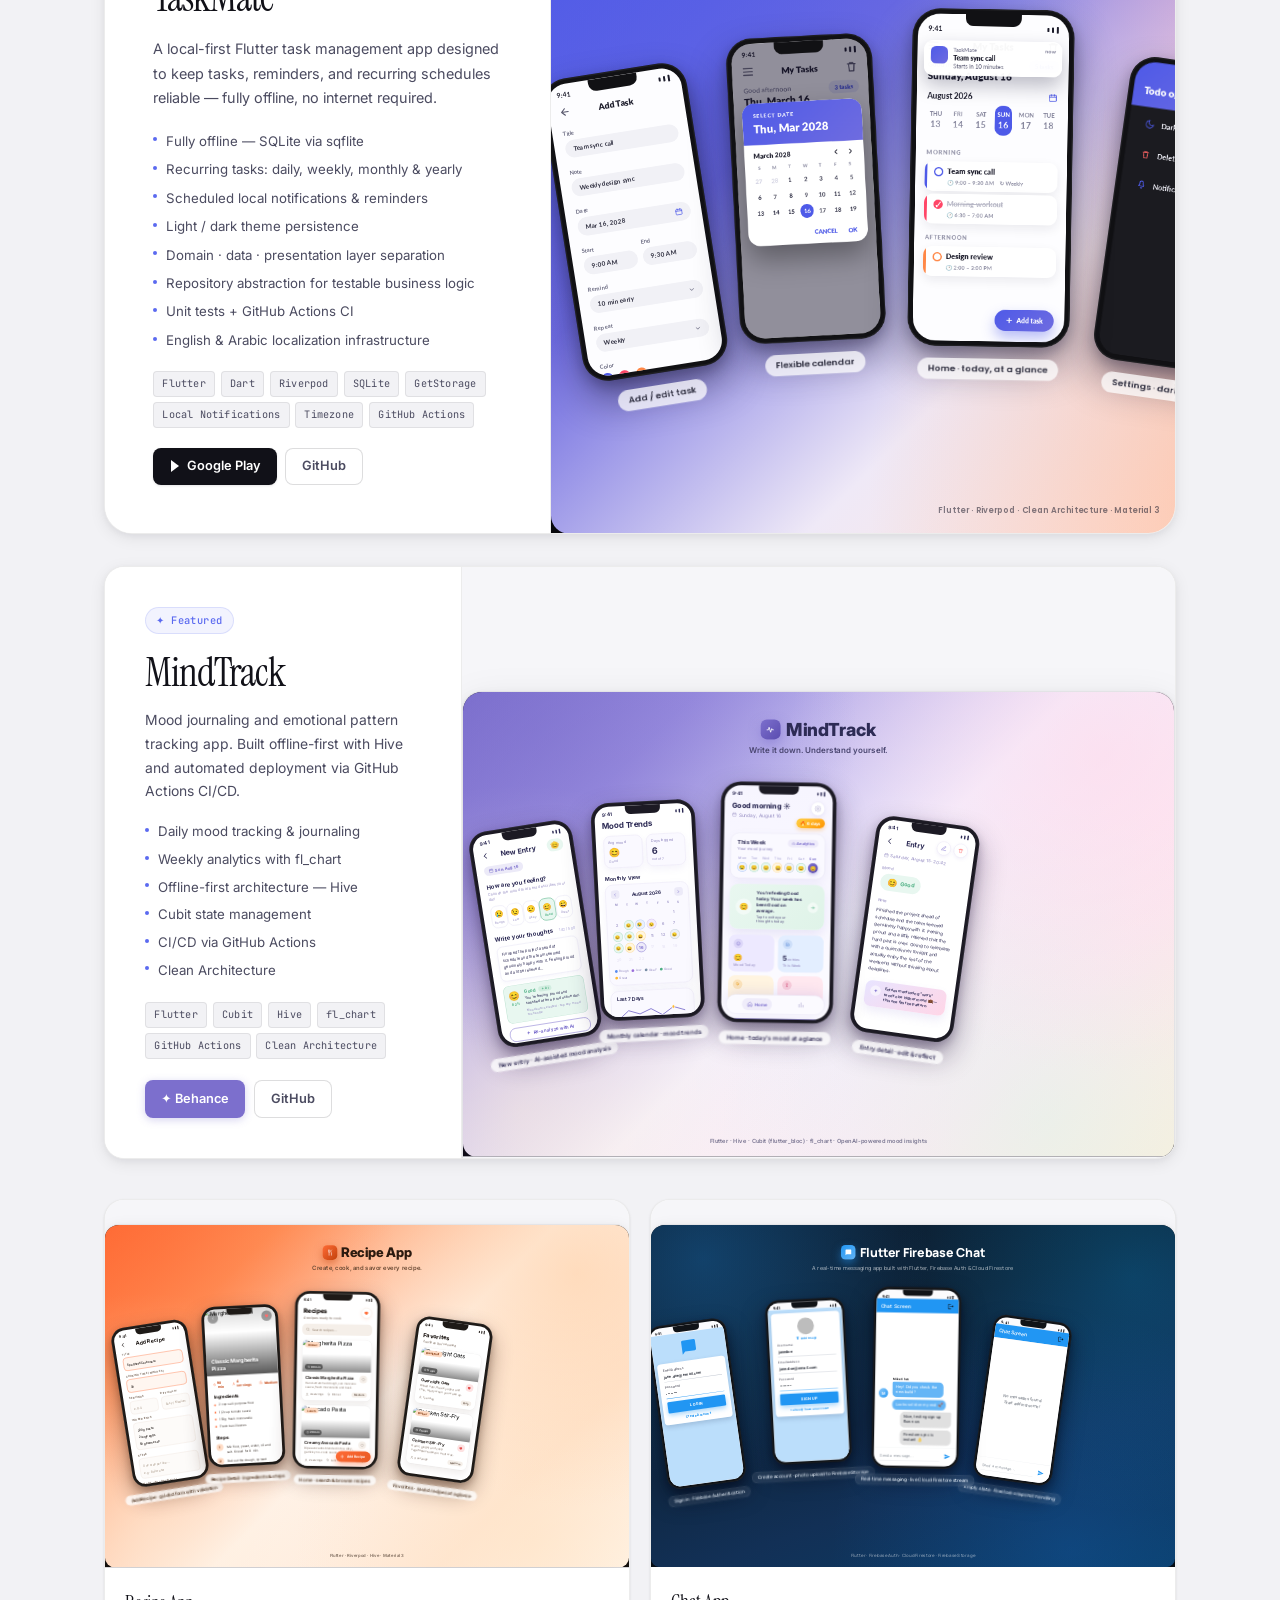
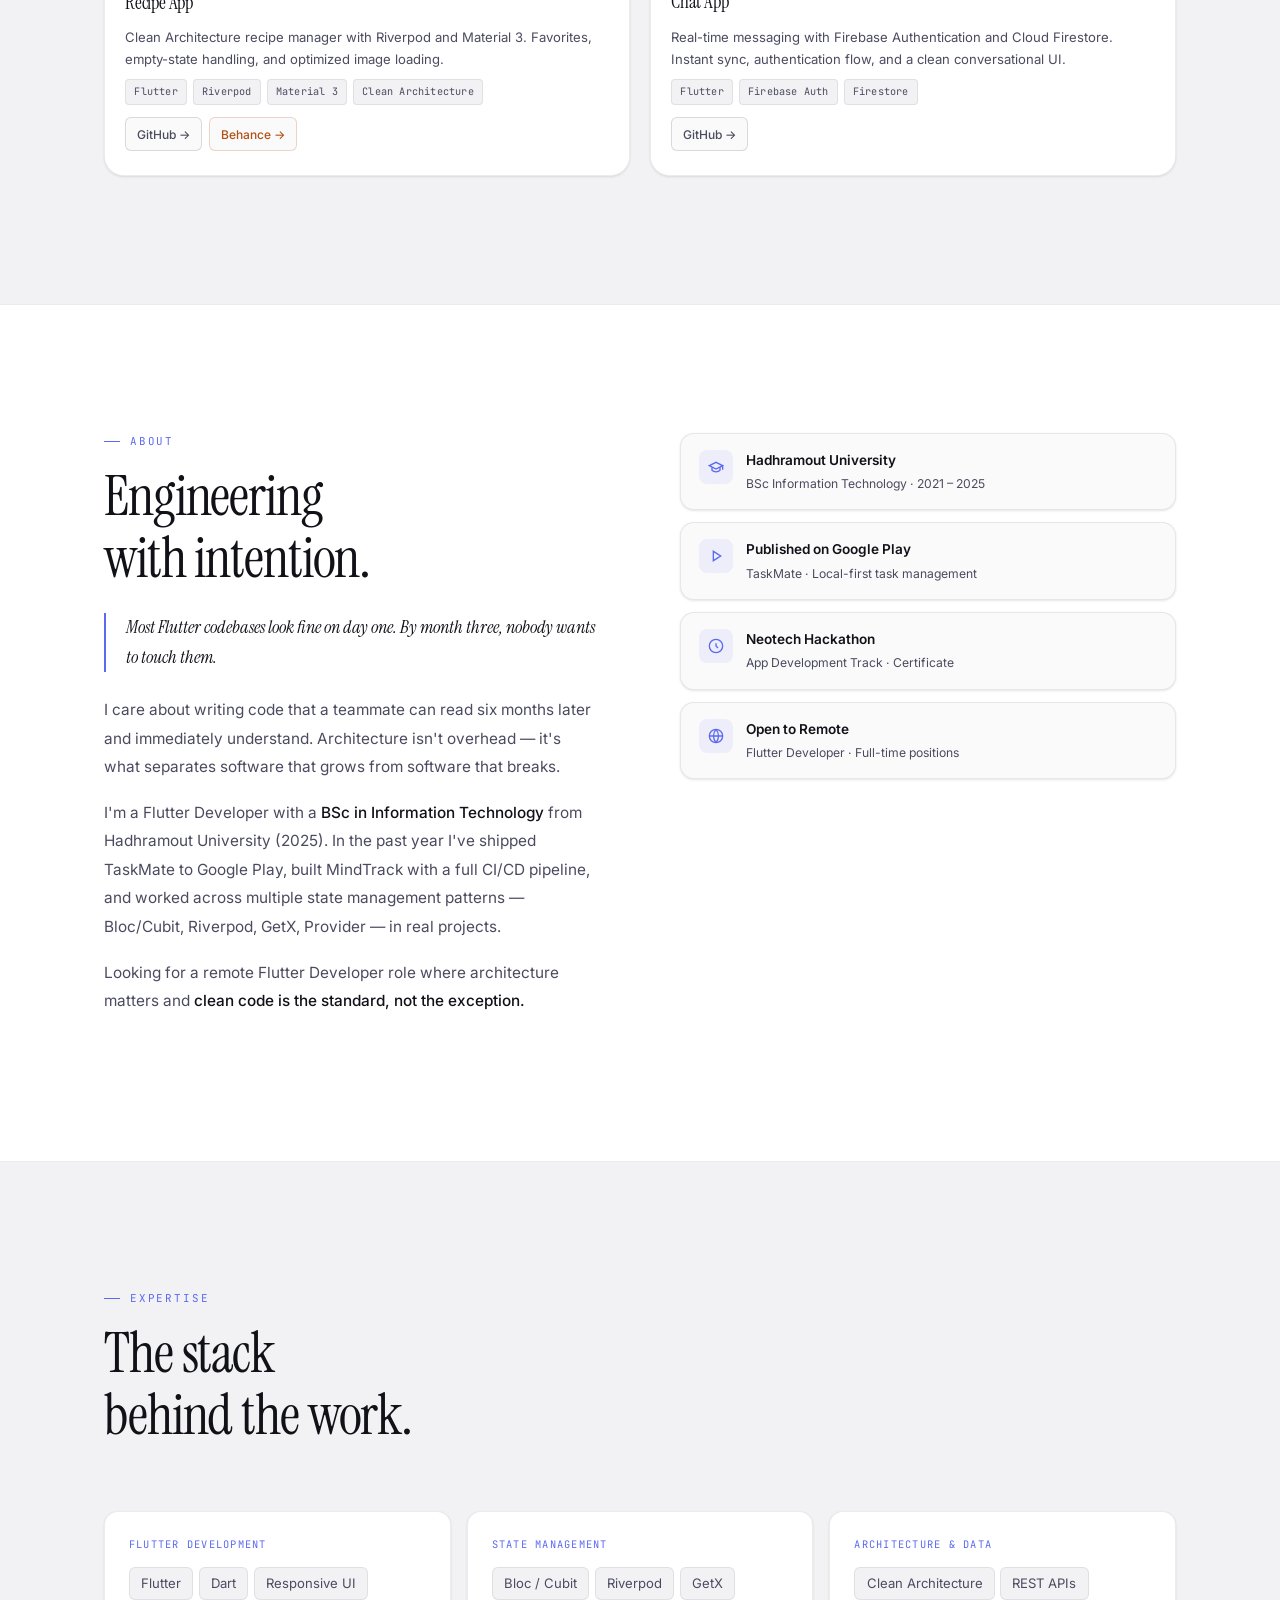
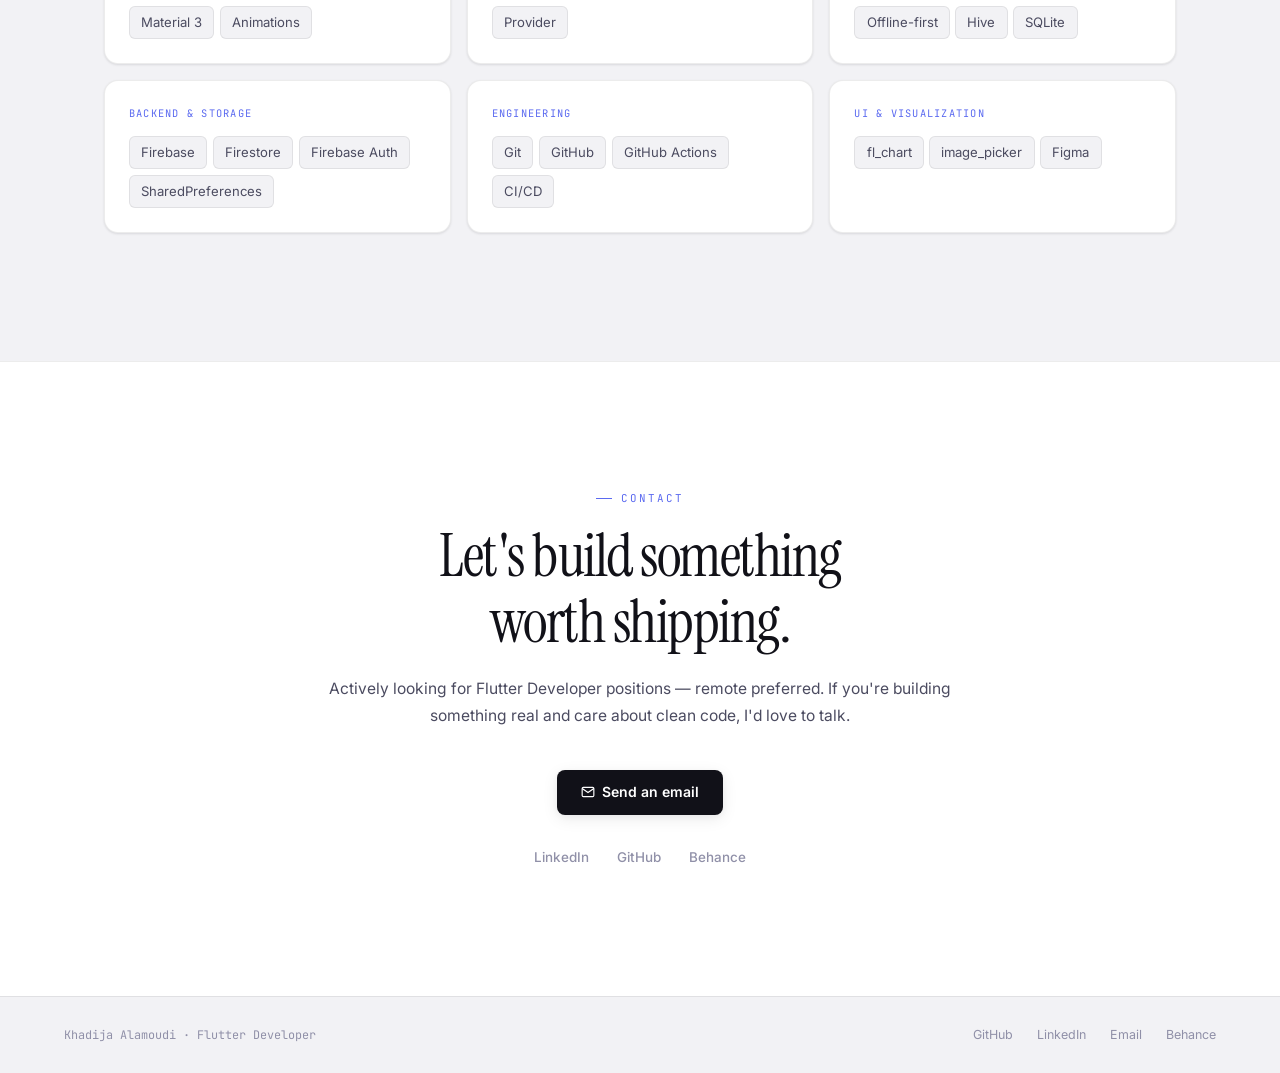
==== commit 328e96e2: "Update index.html" ====
--- a/index.html
+++ b/index.html
@@ -13,7 +13,7 @@
 <link rel="preconnect" href="https://fonts.googleapis.com">
 <link rel="preconnect" href="https://fonts.gstatic.com" crossorigin>
 <link href="https://fonts.googleapis.com/css2?family=Instrument+Serif:ital@0;1&family=Inter:wght@300;400;500;600;700&family=JetBrains+Mono:wght@400;500&display=swap" rel="stylesheet">
-<link rel="stylesheet" href="./css/styles.css">
+<link rel="stylesheet" href="./styles.css">
 </head>
 <body>
 
@@ -205,14 +205,14 @@
           <div class="proj-featured-visual" aria-label="TaskMate app visual">
             <div class="parallax-inner">
               <div class="ms-wrap"
-                   data-src="./assets/mockups/taskmate.html"
+                   data-src="./taskmate.html"
                    data-ratio="1500x980"
                    data-title="TaskMate"
                    role="img"
                    aria-label="TaskMate application UI preview">
                 <button class="ms-click-area"
                         aria-label="View TaskMate mockup fullscreen"
-                        onclick="openLightbox('./assets/mockups/taskmate.html','TaskMate','1500x980')">
+                        onclick="openLightbox('./taskmate.html','TaskMate','1500x980')">
                 </button>
                 <span class="ms-zoom" aria-hidden="true">
                   <svg width="10" height="10" viewBox="0 0 24 24" fill="none" stroke="currentColor" stroke-width="2"><circle cx="11" cy="11" r="8"/><path d="M21 21l-4.35-4.35M11 8v6M8 11h6"/></svg>
@@ -267,14 +267,14 @@
 
         <div class="proj-mindtrack-visual" aria-label="MindTrack app visual">
           <div class="ms-wrap"
-               data-src="./assets/mockups/mindtrack.html"
+               data-src="./mindtrack.html"
                data-ratio="1500x980"
                data-title="MindTrack"
                role="img"
                aria-label="MindTrack application UI preview">
             <button class="ms-click-area"
                     aria-label="View MindTrack mockup fullscreen"
-                    onclick="openLightbox('./assets/mockups/mindtrack.html','MindTrack','1500x980')">
+                    onclick="openLightbox('./mindtrack.html','MindTrack','1500x980')">
             </button>
             <span class="ms-zoom" aria-hidden="true">
               <svg width="10" height="10" viewBox="0 0 24 24" fill="none" stroke="currentColor" stroke-width="2"><circle cx="11" cy="11" r="8"/><path d="M21 21l-4.35-4.35M11 8v6M8 11h6"/></svg>
@@ -291,14 +291,14 @@
         <article class="proj-card reveal" aria-label="Recipe App project">
           <div class="proj-card-visual">
             <div class="ms-wrap"
-                 data-src="./assets/mockups/recipe.html"
+                 data-src="./recipe.html"
                  data-ratio="1500x980"
                  data-title="Recipe App"
                  role="img"
                  aria-label="Recipe App UI preview">
               <button class="ms-click-area"
                       aria-label="View Recipe App mockup fullscreen"
-                      onclick="openLightbox('./assets/mockups/recipe.html','Recipe App','1500x980')">
+                      onclick="openLightbox('./recipe.html','Recipe App','1500x980')">
               </button>
               <span class="ms-zoom" aria-hidden="true">
                 <svg width="10" height="10" viewBox="0 0 24 24" fill="none" stroke="currentColor" stroke-width="2"><circle cx="11" cy="11" r="8"/><path d="M21 21l-4.35-4.35M11 8v6M8 11h6"/></svg>
@@ -324,14 +324,14 @@
         <article class="proj-card reveal reveal-delay-1" aria-label="Chat App project">
           <div class="proj-card-visual">
             <div class="ms-wrap"
-                 data-src="./assets/mockups/chat.html"
+                 data-src="./chat.html"
                  data-ratio="1440x940"
                  data-title="Chat App"
                  role="img"
                  aria-label="Chat App UI preview">
               <button class="ms-click-area"
                       aria-label="View Chat App mockup fullscreen"
-                      onclick="openLightbox('./assets/mockups/chat.html','Chat App','1440x940')">
+                      onclick="openLightbox('./chat.html','Chat App','1440x940')">
               </button>
               <span class="ms-zoom" aria-hidden="true">
                 <svg width="10" height="10" viewBox="0 0 24 24" fill="none" stroke="currentColor" stroke-width="2"><circle cx="11" cy="11" r="8"/><path d="M21 21l-4.35-4.35M11 8v6M8 11h6"/></svg>
@@ -552,6 +552,6 @@
   </div>
 </div>
 
-<script src="./js/main.js"></script>
+<script src="./main.js"></script>
 </body>
 </html>
--- a/styles.css
+++ b/styles.css
@@ -0,0 +1,755 @@
+/* ================================================================
+   KHADIJA ALAMOUDI — PORTFOLIO
+   Design system: light mode · warm white · indigo accent
+================================================================ */
+
+@import url('https://fonts.googleapis.com/css2?family=Instrument+Serif:ital@0;1&family=Inter:wght@300;400;500;600;700&family=JetBrains+Mono:wght@400;500&display=swap');
+
+/* ── Reset ── */
+*, *::before, *::after { box-sizing: border-box; margin: 0; padding: 0; }
+html { scroll-behavior: smooth; font-size: 16px; -webkit-text-size-adjust: 100%; }
+body { font-family: 'Inter', system-ui, sans-serif; background: #FAFAFA; color: #111118; line-height: 1.6; overflow-x: hidden; }
+img, video { display: block; max-width: 100%; }
+a { color: inherit; text-decoration: none; }
+button { font-family: inherit; cursor: pointer; border: none; background: none; }
+ul { list-style: none; }
+
+/* ================================================================
+   LIGHT MODE TOKENS
+================================================================ */
+:root {
+  /* Backgrounds */
+  --bg:        #FAFAFA;          /* page bg — warm near-white */
+  --surface:   #F2F2F5;          /* section alternate bg */
+  --card:      #FFFFFF;          /* card bg */
+  --card-2:    #F6F6F9;          /* card inner panels / visual areas */
+
+  /* Borders */
+  --border:    rgba(17,17,24,0.08);
+  --border-hi: rgba(17,17,24,0.14);
+
+  /* Text */
+  --text:      #111118;          /* primary */
+  --text-2:    #4B4B60;          /* secondary */
+  --text-3:    #9090A8;          /* muted */
+
+  /* Accent — indigo */
+  --accent:    #5B6AF0;
+  --accent-lo: rgba(91,106,240,0.08);
+  --accent-md: rgba(91,106,240,0.16);
+
+  /* Green — live badge */
+  --green:     #16A34A;
+  --green-lo:  rgba(22,163,74,0.08);
+  --green-bd:  rgba(22,163,74,0.20);
+
+  /* Shadows — light mode uses coloured/tinted shadows */
+  --shadow-sm: 0 1px 3px rgba(17,17,24,0.07), 0 1px 2px rgba(17,17,24,0.04);
+  --shadow-md: 0 4px 16px rgba(17,17,24,0.08), 0 2px 6px rgba(17,17,24,0.04);
+  --shadow-lg: 0 12px 40px rgba(17,17,24,0.10), 0 4px 12px rgba(17,17,24,0.06);
+  --shadow-xl: 0 24px 64px rgba(17,17,24,0.12), 0 8px 20px rgba(17,17,24,0.06);
+
+  /* Radii */
+  --r-sm:  8px;
+  --r-md:  14px;
+  --r-lg:  20px;
+  --r-xl:  28px;
+
+  --nav-h: 64px;
+  --ease:  cubic-bezier(0.22, 1, 0.36, 1);
+}
+
+/* ── Scrollbar ── */
+::-webkit-scrollbar { width: 5px; }
+::-webkit-scrollbar-track { background: var(--bg); }
+::-webkit-scrollbar-thumb { background: rgba(17,17,24,0.15); border-radius: 3px; }
+::-webkit-scrollbar-thumb:hover { background: rgba(17,17,24,0.25); }
+
+/* ── Focus ── */
+:focus-visible { outline: 2px solid var(--accent); outline-offset: 3px; border-radius: 4px; }
+
+/* ================================================================
+   NAVIGATION
+================================================================ */
+.nav {
+  position: fixed; inset: 0 0 auto; z-index: 200;
+  height: var(--nav-h);
+  display: flex; align-items: center; justify-content: space-between;
+  padding: 0 5%;
+  transition: background 0.4s var(--ease), border-color 0.4s, box-shadow 0.4s;
+  border-bottom: 1px solid transparent;
+}
+.nav.stuck {
+  background: rgba(250,250,250,0.90);
+  backdrop-filter: blur(20px) saturate(1.4);
+  border-bottom-color: var(--border);
+  box-shadow: var(--shadow-sm);
+}
+.nav-brand {
+  font-family: 'Instrument Serif', Georgia, serif;
+  font-size: 1.15rem; color: var(--text); letter-spacing: 0.01em;
+  display: flex; align-items: center; gap: 0.2rem;
+}
+.nav-brand-dot { color: var(--accent); }
+.nav-links {
+  position: absolute; left: 50%; transform: translateX(-50%);
+  display: flex; gap: 0.15rem;
+}
+.nav-link {
+  padding: 0.38rem 0.8rem; border-radius: var(--r-sm);
+  font-size: 0.875rem; font-weight: 500; color: var(--text-2);
+  transition: color 0.2s, background 0.2s;
+}
+.nav-link:hover { color: var(--text); background: rgba(17,17,24,0.04); }
+.nav-link.active { color: var(--text); background: rgba(17,17,24,0.05); }
+.nav-cta {
+  display: flex; align-items: center; gap: 0.4rem;
+  padding: 0.42rem 1.05rem; border-radius: var(--r-sm);
+  background: var(--text); color: #fff;
+  font-size: 0.84rem; font-weight: 600;
+  transition: opacity 0.2s, transform 0.2s;
+}
+.nav-cta:hover { opacity: 0.82; transform: translateY(-1px); }
+
+/* Mobile nav */
+.nav-burger {
+  display: none; flex-direction: column; gap: 5px; padding: 6px;
+  border-radius: var(--r-sm);
+}
+.nav-burger span {
+  display: block; width: 20px; height: 1.5px;
+  background: var(--text-2); border-radius: 2px; transition: all 0.3s;
+}
+.nav-burger.open span:nth-child(1) { transform: translateY(6.5px) rotate(45deg); }
+.nav-burger.open span:nth-child(2) { opacity: 0; }
+.nav-burger.open span:nth-child(3) { transform: translateY(-6.5px) rotate(-45deg); }
+.nav-mob-menu {
+  display: none; position: fixed; inset: 0; z-index: 199;
+  background: rgba(250,250,250,0.97); backdrop-filter: blur(24px);
+  flex-direction: column; align-items: center; justify-content: center; gap: 0.35rem;
+}
+.nav-mob-menu.open { display: flex; }
+.nav-mob-link {
+  font-size: 1.75rem; font-family: 'Instrument Serif', serif;
+  color: var(--text-2); padding: 0.6rem 2rem; transition: color 0.2s;
+}
+.nav-mob-link:hover { color: var(--text); }
+.nav-mob-cta { margin-top: 1.5rem; color: var(--accent) !important; font-weight: 600; }
+
+/* ================================================================
+   HERO
+================================================================ */
+.hero {
+  min-height: 100vh; display: flex; flex-direction: column; justify-content: flex-end;
+  padding: calc(var(--nav-h) + 6rem) 5% 6rem;
+  position: relative; overflow: hidden;
+  background: var(--bg);
+}
+
+/* Subtle dot grid */
+.hero::before {
+  content: '';
+  position: absolute; inset: 0; z-index: 0;
+  background-image: radial-gradient(circle, rgba(17,17,24,0.10) 1px, transparent 1px);
+  background-size: 28px 28px;
+  mask-image: radial-gradient(ellipse 80% 70% at 60% 30%, black 30%, transparent 100%);
+  pointer-events: none;
+}
+
+/* Soft accent wash — barely visible */
+.hero-glow {
+  position: absolute; z-index: 0; border-radius: 50%;
+  filter: blur(120px); pointer-events: none;
+}
+.hero-glow-1 {
+  width: 500px; height: 500px; top: -80px; right: 5%;
+  background: rgba(91,106,240,0.07);
+}
+.hero-glow-2 {
+  width: 300px; height: 300px; bottom: 10%; left: 0;
+  background: rgba(91,106,240,0.04);
+}
+
+.hero-inner { position: relative; z-index: 1; max-width: 1200px; margin: 0 auto; width: 100%; }
+
+/* Status badge */
+.hero-status {
+  display: inline-flex; align-items: center; gap: 0.55rem;
+  padding: 0.3rem 0.85rem; border-radius: 999px;
+  border: 1px solid var(--border-hi);
+  background: var(--card);
+  font-size: 0.76rem; font-weight: 500; color: var(--text-2);
+  margin-bottom: 2.25rem;
+  box-shadow: var(--shadow-sm);
+}
+.status-dot {
+  width: 6px; height: 6px; border-radius: 50%;
+  background: var(--green);
+  box-shadow: 0 0 0 3px var(--green-lo);
+  animation: status-pulse 2.5s ease-in-out infinite;
+}
+@keyframes status-pulse {
+  0%,100% { box-shadow: 0 0 0 3px var(--green-lo); }
+  50%      { box-shadow: 0 0 0 6px transparent; }
+}
+
+.hero-name {
+  font-family: 'Instrument Serif', Georgia, serif;
+  font-size: clamp(3.5rem, 8vw, 7rem);
+  font-weight: 400; letter-spacing: -0.02em; line-height: 0.95;
+  color: var(--text); margin-bottom: 0.5rem;
+}
+.hero-role {
+  font-family: 'Instrument Serif', serif;
+  font-size: clamp(1.5rem, 3.5vw, 2.75rem);
+  font-weight: 400; font-style: italic;
+  color: var(--accent); margin-bottom: 1.75rem;
+  letter-spacing: -0.01em;
+}
+.hero-tagline {
+  font-size: clamp(0.95rem, 1.8vw, 1.1rem);
+  color: var(--text-2); max-width: 520px;
+  line-height: 1.8; margin-bottom: 2.5rem;
+}
+.hero-tagline strong { color: var(--text); font-weight: 500; }
+
+.hero-actions { display: flex; gap: 0.75rem; flex-wrap: wrap; margin-bottom: 2.5rem; }
+
+.btn-primary {
+  display: inline-flex; align-items: center; gap: 0.45rem;
+  padding: 0.7rem 1.5rem; border-radius: var(--r-sm);
+  background: var(--text); color: #fff;
+  font-size: 0.875rem; font-weight: 600;
+  box-shadow: var(--shadow-md);
+  transition: opacity 0.2s, transform 0.2s;
+}
+.btn-primary:hover { opacity: 0.82; transform: translateY(-1px); }
+
+.btn-outline {
+  display: inline-flex; align-items: center; gap: 0.45rem;
+  padding: 0.7rem 1.35rem; border-radius: var(--r-sm);
+  border: 1px solid var(--border-hi); color: var(--text-2);
+  background: var(--card);
+  font-size: 0.875rem; font-weight: 500;
+  box-shadow: var(--shadow-sm);
+  transition: border-color 0.2s, color 0.2s, transform 0.2s;
+}
+.btn-outline:hover { border-color: var(--accent); color: var(--accent); transform: translateY(-1px); }
+
+.hero-bottom {
+  display: flex; align-items: flex-end; justify-content: space-between;
+  flex-wrap: wrap; gap: 1.5rem;
+}
+.hero-socials { display: flex; gap: 1.5rem; align-items: center; }
+.hero-social {
+  display: flex; align-items: center; gap: 0.4rem;
+  font-size: 0.82rem; font-weight: 500; color: var(--text-3);
+  transition: color 0.2s;
+}
+.hero-social:hover { color: var(--text); }
+.hero-social svg { flex-shrink: 0; }
+
+.play-badge {
+  display: inline-flex; align-items: center; gap: 0.6rem;
+  padding: 0.5rem 1rem 0.5rem 0.55rem;
+  border: 1px solid var(--green-bd); border-radius: 999px;
+  background: var(--green-lo);
+  font-size: 0.76rem; font-weight: 600; color: var(--green);
+  transition: background 0.2s;
+}
+.play-badge:hover { background: rgba(22,163,74,0.14); }
+.play-badge-icon {
+  width: 24px; height: 24px; border-radius: 6px;
+  background: rgba(22,163,74,0.15);
+  display: flex; align-items: center; justify-content: center; flex-shrink: 0;
+}
+
+/* ================================================================
+   STATS STRIP
+================================================================ */
+.stats-strip {
+  border-top: 1px solid var(--border);
+  border-bottom: 1px solid var(--border);
+  background: var(--card);
+}
+.stats-inner {
+  max-width: 1200px; margin: 0 auto; padding: 0 5%;
+  display: grid; grid-template-columns: repeat(4,1fr);
+}
+.stat-item {
+  padding: 2rem 0 2rem 2.5rem;
+  border-right: 1px solid var(--border);
+}
+.stat-item:first-child { padding-left: 0; }
+.stat-item:last-child { border-right: none; }
+.stat-num {
+  font-family: 'Instrument Serif', serif;
+  font-size: 2.25rem; font-weight: 400;
+  color: var(--text); line-height: 1; margin-bottom: 0.35rem;
+  display: block;
+}
+.stat-num em { color: var(--accent); font-style: normal; }
+.stat-label { font-size: 0.78rem; color: var(--text-2); font-weight: 400; }
+
+/* ================================================================
+   SECTION COMMON
+================================================================ */
+.section { padding: 8rem 0; }
+.section-inner { max-width: 1200px; margin: 0 auto; padding: 0 5%; }
+.section-header { margin-bottom: 4rem; }
+.eyebrow {
+  font-family: 'JetBrains Mono', monospace;
+  font-size: 0.68rem; letter-spacing: 0.18em; text-transform: uppercase;
+  color: var(--accent); margin-bottom: 1rem;
+  display: flex; align-items: center; gap: 0.6rem;
+}
+.eyebrow::before { content:''; display:block; width:16px; height:1px; background:var(--accent); }
+.section-title {
+  font-family: 'Instrument Serif', serif;
+  font-size: clamp(2.25rem, 5vw, 3.5rem);
+  font-weight: 400; letter-spacing: -0.02em; line-height: 1.1;
+  color: var(--text); margin-bottom: 1rem;
+}
+.section-sub { font-size: 1rem; color: var(--text-2); max-width: 460px; line-height: 1.75; }
+
+/* ================================================================
+   MOCKUP SCALER
+   Two modes:
+   1. Standard (cards): padding-top ratio keeps correct aspect
+   2. Featured/fill: iframe covers the container completely (object-fit:cover style)
+================================================================ */
+.ms-wrap {
+  position: relative; width: 100%; overflow: hidden;
+  border-radius: var(--r-lg);
+  background: var(--card-2);
+  border: 1px solid var(--border);
+}
+/* Standard ratio containers */
+.ms-wrap[data-ratio="1500x980"] { padding-top: 65.33%; }
+.ms-wrap[data-ratio="1440x940"] { padding-top: 65.28%; }
+
+/* Featured fill mode — no padding-top, stretches to parent height */
+.ms-wrap.ms-fill {
+  padding-top: 0 !important;
+  position: absolute; inset: 0;
+  border-radius: 0; border: none;
+}
+
+.ms-wrap iframe {
+  position: absolute; top: 0; left: 0;
+  border: none; pointer-events: none;
+  transform-origin: top left;
+}
+
+/* Hover accent border — only on standard wraps */
+.ms-wrap:not(.ms-fill)::after {
+  content: ''; position: absolute; inset: 0;
+  border-radius: inherit;
+  border: 1.5px solid transparent;
+  transition: border-color 0.25s;
+  pointer-events: none; z-index: 5;
+}
+.ms-wrap:not(.ms-fill):hover::after { border-color: var(--accent); }
+
+/* Zoom hint */
+.ms-zoom {
+  position: absolute; bottom: 12px; right: 12px; z-index: 10;
+  display: flex; align-items: center; gap: 0.35rem;
+  padding: 0.3rem 0.65rem; border-radius: 6px;
+  background: rgba(17,17,24,0.72); backdrop-filter: blur(8px);
+  font-size: 0.65rem; color: rgba(255,255,255,0.85);
+  font-family: 'JetBrains Mono', monospace; letter-spacing: 0.04em;
+  opacity: 0; transition: opacity 0.2s;
+  pointer-events: none;
+}
+.ms-click-area {
+  position: absolute; inset: 0; z-index: 9; cursor: zoom-in;
+}
+.ms-wrap:hover .ms-zoom { opacity: 1; }
+
+/* ================================================================
+   PROJECTS
+================================================================ */
+.projects { background: var(--surface); }
+
+/* ── TaskMate — featured ── */
+.proj-featured { margin-bottom: 2rem; }
+.proj-featured-card {
+  border: 1px solid var(--border);
+  border-radius: var(--r-xl);
+  background: var(--card);
+  overflow: hidden;
+  box-shadow: var(--shadow-md);
+  transition: box-shadow 0.3s, border-color 0.3s;
+}
+.proj-featured-card:hover {
+  box-shadow: var(--shadow-lg);
+  border-color: var(--border-hi);
+}
+
+.proj-featured-top {
+  display: grid; grid-template-columns: 5fr 7fr;
+  min-height: 620px;
+}
+.proj-featured-info {
+  padding: 3rem; display: flex; flex-direction: column; gap: 1.25rem;
+  justify-content: center; border-right: 1px solid var(--border);
+  background: var(--card);
+}
+
+/* Badges */
+.proj-badge {
+  display: inline-flex; align-items: center; gap: 0.45rem;
+  padding: 0.25rem 0.65rem; border-radius: 999px; width: fit-content;
+  font-family: 'JetBrains Mono', monospace; font-size: 0.65rem;
+  font-weight: 500; letter-spacing: 0.04em;
+}
+.proj-badge-live { border: 1px solid var(--green-bd); background: var(--green-lo); color: var(--green); }
+.proj-badge-feat { border: 1px solid var(--accent-md); background: var(--accent-lo); color: var(--accent); }
+
+.proj-title {
+  font-family: 'Instrument Serif', serif;
+  font-size: 2.5rem; font-weight: 400; letter-spacing: -0.025em;
+  color: var(--text); line-height: 1;
+}
+.proj-tagline { font-size: 0.9rem; color: var(--text-2); line-height: 1.7; }
+
+.proj-highlights { display: flex; flex-direction: column; gap: 0.45rem; }
+.proj-hl {
+  display: flex; align-items: flex-start; gap: 0.55rem;
+  font-size: 0.83rem; color: var(--text-2);
+}
+.proj-hl::before {
+  content: ''; width: 4px; height: 4px; border-radius: 50%;
+  background: var(--accent); margin-top: 0.5em; flex-shrink: 0;
+}
+
+.proj-stack { display: flex; flex-wrap: wrap; gap: 0.35rem; }
+
+.proj-btns { display: flex; gap: 0.55rem; flex-wrap: wrap; }
+.btn-sm {
+  display: inline-flex; align-items: center; gap: 0.35rem;
+  padding: 0.48rem 1rem; border-radius: var(--r-sm);
+  font-size: 0.8rem; font-weight: 600; transition: all 0.2s;
+}
+.btn-sm-primary { background: var(--text); color: #fff; box-shadow: var(--shadow-sm); }
+.btn-sm-primary:hover { opacity: 0.82; transform: translateY(-1px); }
+.btn-sm-ghost { border: 1px solid var(--border-hi); color: var(--text-2); background: var(--card); }
+.btn-sm-ghost:hover { border-color: var(--accent); color: var(--accent); transform: translateY(-1px); }
+
+/* Mockup panel — poster fills entire right column */
+.proj-featured-visual {
+  position: relative;
+  background: var(--card-2);
+  overflow: hidden;
+  min-height: 620px;
+}
+.proj-featured-visual .parallax-inner {
+  position: absolute; inset: 0;
+  transition: transform 0.4s var(--ease);
+  will-change: transform;
+}
+/* Override ratio padding — featured uses fill mode */
+.proj-featured-visual .ms-wrap {
+  position: absolute; inset: 0;
+  width: 100%; height: 100%;
+  padding-top: 0 !important;
+  border-radius: 0;
+  border: none;
+  box-shadow: none;
+  background: var(--card-2);
+}
+.proj-featured-visual .ms-wrap iframe {
+  position: absolute;
+  top: 0; left: 0;
+  transform-origin: top left;
+}
+
+/* ── Secondary grid ── */
+.proj-grid {
+  display: grid; grid-template-columns: repeat(3,1fr); gap: 1.25rem;
+}
+
+/* MindTrack — wide 2-col */
+.proj-mindtrack {
+  grid-column: 1 / -1;
+  display: grid; grid-template-columns: 4fr 8fr;
+  border: 1px solid var(--border); border-radius: var(--r-lg);
+  background: var(--card); overflow: hidden;
+  margin-bottom: 1.25rem;
+  box-shadow: var(--shadow-md);
+  transition: box-shadow 0.3s, border-color 0.3s;
+}
+.proj-mindtrack:hover { box-shadow: var(--shadow-lg); border-color: var(--border-hi); }
+.proj-mindtrack-info {
+  padding: 2.5rem; display: flex; flex-direction: column;
+  gap: 1.1rem; justify-content: center;
+  border-right: 1px solid var(--border);
+  background: var(--card);
+}
+.proj-mindtrack-visual {
+  background: var(--card-2);
+  padding: 2rem 0 0 0;         /* top breathing room, flush sides + bottom */
+  display: flex; align-items: flex-end;
+  overflow: hidden;
+}
+.proj-mindtrack-visual .ms-wrap {
+  width: 100%;
+  border-radius: var(--r-lg) var(--r-lg) 0 0;  /* round top, flush bottom */
+  border-bottom: none;
+  box-shadow: var(--shadow-lg);
+}
+
+/* Recipe + Chat — 2-col row */
+.proj-two-col {
+  grid-column: 1 / -1;
+  display: grid; grid-template-columns: 1fr 1fr; gap: 1.25rem;
+}
+
+/* Small cards */
+.proj-card {
+  border: 1px solid var(--border); border-radius: var(--r-lg);
+  background: var(--card); overflow: hidden;
+  display: flex; flex-direction: column;
+  box-shadow: var(--shadow-sm);
+  transition: box-shadow 0.3s var(--ease), border-color 0.25s, transform 0.3s var(--ease);
+  cursor: pointer;
+}
+.proj-card:hover {
+  box-shadow: var(--shadow-lg);
+  border-color: var(--border-hi);
+  transform: translateY(-4px);
+}
+
+/* Mockup area inside card — flush sides, padding only on top */
+.proj-card-visual {
+  position: relative;
+  background: var(--card-2);
+  padding: 1.5rem 0 0 0;    /* top space only, sides + bottom flush */
+  overflow: hidden;
+}
+.proj-card-visual .ms-wrap {
+  border-radius: var(--r-md) var(--r-md) 0 0;
+  border-left: none; border-right: none; border-bottom: none;
+  box-shadow: var(--shadow-md);
+}
+
+.proj-card-body {
+  padding: 1.25rem 1.25rem 1.5rem;
+  display: flex; flex-direction: column; gap: 0.55rem; flex: 1;
+  background: var(--card);
+}
+.proj-card-title {
+  font-family: 'Instrument Serif', serif;
+  font-size: 1.2rem; font-weight: 400; color: var(--text); letter-spacing: -0.01em;
+}
+.proj-card-desc { font-size: 0.82rem; color: var(--text-2); line-height: 1.65; flex: 1; }
+.proj-card-links { display: flex; gap: 0.4rem; flex-wrap: wrap; margin-top: 0.25rem; }
+.proj-card-link {
+  display: inline-flex; align-items: center; gap: 0.3rem;
+  padding: 0.38rem 0.7rem; border-radius: 6px;
+  border: 1px solid var(--border-hi); color: var(--text-2);
+  background: var(--bg);
+  font-size: 0.75rem; font-weight: 500;
+  transition: border-color 0.2s, color 0.2s, background 0.2s;
+}
+.proj-card-link:hover { border-color: var(--accent); color: var(--accent); background: var(--accent-lo); }
+
+/* Stack tag */
+.tag {
+  font-family: 'JetBrains Mono', monospace; font-size: 0.64rem;
+  padding: 0.22rem 0.52rem; border-radius: 4px;
+  background: var(--surface); border: 1px solid var(--border);
+  color: var(--text-2); letter-spacing: 0.02em;
+}
+
+/* ================================================================
+   ABOUT
+================================================================ */
+.about { background: var(--card); border-top: 1px solid var(--border); border-bottom: 1px solid var(--border); }
+.about-grid { display: grid; grid-template-columns: 1fr 1fr; gap: 5rem; align-items: start; }
+
+.about-text p { font-size: 0.96rem; color: var(--text-2); line-height: 1.85; margin-bottom: 1.1rem; }
+.about-text p strong { color: var(--text); font-weight: 500; }
+.about-quote {
+  font-family: 'Instrument Serif', serif; font-size: 1.15rem; font-style: italic;
+  color: var(--text); line-height: 1.6;
+  border-left: 2px solid var(--accent); padding-left: 1.25rem;
+  margin: 1.5rem 0;
+}
+
+.about-cards { display: flex; flex-direction: column; gap: 0.75rem; }
+.about-card {
+  display: flex; align-items: flex-start; gap: 0.85rem;
+  padding: 1rem 1.1rem; border: 1px solid var(--border);
+  border-radius: var(--r-md); background: var(--bg);
+  box-shadow: var(--shadow-sm);
+  transition: border-color 0.2s, box-shadow 0.2s;
+}
+.about-card:hover { border-color: var(--border-hi); box-shadow: var(--shadow-md); }
+.about-card-icon {
+  width: 34px; height: 34px; flex-shrink: 0; border-radius: var(--r-sm);
+  background: var(--accent-lo); display: flex; align-items: center; justify-content: center;
+}
+.about-card-title { font-size: 0.85rem; font-weight: 600; color: var(--text); margin-bottom: 0.15rem; }
+.about-card-sub { font-size: 0.76rem; color: var(--text-2); }
+
+/* ================================================================
+   EXPERTISE
+================================================================ */
+.expertise { background: var(--surface); }
+.skill-groups { display: grid; grid-template-columns: repeat(3,1fr); gap: 1rem; margin-top: 3rem; }
+.skill-group {
+  background: var(--card); border: 1px solid var(--border);
+  border-radius: var(--r-md); padding: 1.5rem;
+  box-shadow: var(--shadow-sm);
+  transition: border-color 0.2s, box-shadow 0.2s;
+}
+.skill-group:hover { border-color: var(--border-hi); box-shadow: var(--shadow-md); }
+.skill-group-label {
+  font-family: 'JetBrains Mono', monospace; font-size: 0.65rem;
+  letter-spacing: 0.12em; text-transform: uppercase; color: var(--accent);
+  margin-bottom: 0.9rem;
+}
+.skill-chips { display: flex; flex-wrap: wrap; gap: 0.35rem; }
+.skill-chip {
+  font-size: 0.82rem; padding: 0.32rem 0.7rem; border-radius: 6px;
+  background: var(--surface); border: 1px solid var(--border);
+  color: var(--text-2); font-weight: 400;
+  transition: border-color 0.2s, color 0.2s, background 0.2s;
+}
+.skill-chip:hover { border-color: var(--accent); color: var(--accent); background: var(--accent-lo); }
+
+/* ================================================================
+   CONTACT
+================================================================ */
+.contact { background: var(--card); border-top: 1px solid var(--border); }
+.contact-inner { max-width: 680px; margin: 0 auto; text-align: center; }
+.contact-heading {
+  font-family: 'Instrument Serif', serif;
+  font-size: clamp(2.25rem, 5vw, 3.75rem); font-weight: 400;
+  letter-spacing: -0.025em; color: var(--text); line-height: 1.1; margin-bottom: 1.25rem;
+}
+.contact-sub { font-size: 0.975rem; color: var(--text-2); line-height: 1.75; margin-bottom: 2.5rem; }
+.contact-btns { display: flex; gap: 0.75rem; justify-content: center; flex-wrap: wrap; margin-bottom: 2rem; }
+.contact-socials { display: flex; gap: 1.75rem; justify-content: center; }
+.contact-social { font-size: 0.84rem; color: var(--text-3); font-weight: 500; transition: color 0.2s; }
+.contact-social:hover { color: var(--text); }
+
+/* ================================================================
+   FOOTER
+================================================================ */
+.footer {
+  padding: 1.75rem 5%; border-top: 1px solid var(--border);
+  background: var(--surface);
+  display: flex; justify-content: space-between; align-items: center; flex-wrap: wrap; gap: 1rem;
+}
+.footer-brand { font-family: 'JetBrains Mono', monospace; font-size: 0.74rem; color: var(--text-3); }
+.footer-links { display: flex; gap: 1.5rem; }
+.footer-link { font-size: 0.78rem; color: var(--text-3); transition: color 0.2s; }
+.footer-link:hover { color: var(--text); }
+
+/* ================================================================
+   LIGHTBOX
+================================================================ */
+.lb {
+  position: fixed; inset: 0; z-index: 500;
+  background: rgba(17,17,24,0.82); backdrop-filter: blur(20px);
+  display: flex; align-items: center; justify-content: center;
+  padding: 3rem 2rem 2rem;
+  opacity: 0; pointer-events: none;
+  transition: opacity 0.28s var(--ease);
+}
+.lb.open { opacity: 1; pointer-events: all; }
+.lb-inner {
+  position: relative;
+  width: min(92vw, 1100px);   /* as wide as possible up to 1100px */
+  transform: scale(0.95) translateY(16px);
+  transition: transform 0.32s var(--ease);
+}
+.lb.open .lb-inner { transform: scale(1) translateY(0); }
+.lb-close {
+  position: absolute; top: -42px; right: 0;
+  width: 36px; height: 36px; border-radius: var(--r-sm);
+  background: rgba(255,255,255,0.12); color: #fff;
+  display: flex; align-items: center; justify-content: center;
+  font-size: 0.9rem; transition: background 0.2s; cursor: pointer;
+  border: 1px solid rgba(255,255,255,0.15);
+}
+.lb-close:hover { background: rgba(255,255,255,0.22); }
+/* lb-scaler IS the ms-wrap — ratio set dynamically by JS */
+.lb-scaler {
+  border-radius: var(--r-lg); overflow: hidden;
+  box-shadow: 0 32px 80px rgba(17,17,24,0.55), 0 8px 24px rgba(17,17,24,0.30);
+  border: 1px solid rgba(255,255,255,0.10);
+  width: 100%;                /* fill lb-inner */
+}
+.lb-scaler.ms-wrap { border-radius: var(--r-lg); }
+.lb-caption {
+  text-align: center; margin-top: 0.9rem;
+  font-family: 'JetBrains Mono', monospace; font-size: 0.65rem;
+  color: rgba(255,255,255,0.38); letter-spacing: 0.1em;
+}
+
+/* ================================================================
+   SCROLL REVEAL
+================================================================ */
+.reveal { opacity: 0; transform: translateY(20px); transition: opacity 0.65s var(--ease), transform 0.65s var(--ease); }
+.reveal.in { opacity: 1; transform: none; }
+.reveal-delay-1 { transition-delay: 0.1s; }
+.reveal-delay-2 { transition-delay: 0.2s; }
+.reveal-delay-3 { transition-delay: 0.3s; }
+.reveal-delay-4 { transition-delay: 0.4s; }
+
+/* Hero stagger */
+.hero-inner > * { opacity: 0; transform: translateY(16px); }
+.hero-inner.loaded > * { opacity: 1; transform: none; }
+.hero-inner.loaded > *:nth-child(1) { transition: opacity 0.6s var(--ease) 0.1s, transform 0.6s var(--ease) 0.1s; }
+.hero-inner.loaded > *:nth-child(2) { transition: opacity 0.6s var(--ease) 0.2s, transform 0.6s var(--ease) 0.2s; }
+.hero-inner.loaded > *:nth-child(3) { transition: opacity 0.6s var(--ease) 0.28s, transform 0.6s var(--ease) 0.28s; }
+.hero-inner.loaded > *:nth-child(4) { transition: opacity 0.6s var(--ease) 0.36s, transform 0.6s var(--ease) 0.36s; }
+.hero-inner.loaded > *:nth-child(5) { transition: opacity 0.6s var(--ease) 0.44s, transform 0.6s var(--ease) 0.44s; }
+.hero-inner.loaded > *:nth-child(6) { transition: opacity 0.6s var(--ease) 0.52s, transform 0.6s var(--ease) 0.52s; }
+
+/* Reduced motion */
+@media (prefers-reduced-motion: reduce) {
+  *, *::before, *::after { animation: none !important; transition: none !important; }
+  html { scroll-behavior: auto; }
+}
+
+/* ================================================================
+   RESPONSIVE
+================================================================ */
+@media (max-width: 1024px) {
+  .proj-featured-top { grid-template-columns: 1fr; }
+  .proj-featured-info { border-right: none; border-bottom: 1px solid var(--border); }
+  .proj-mindtrack { grid-template-columns: 1fr; }
+  .proj-mindtrack-info { border-right: none; border-bottom: 1px solid var(--border); }
+  .proj-mindtrack-visual { padding-bottom: 2rem; }
+  .about-grid { grid-template-columns: 1fr; gap: 2.5rem; }
+  .skill-groups { grid-template-columns: 1fr 1fr; }
+  .nav-links { display: none; }
+  .nav-burger { display: flex; }
+  .nav-cta { display: none; }
+  .stats-inner { grid-template-columns: 1fr 1fr; }
+  .stat-item:nth-child(2) { border-right: none; }
+  .stat-item:nth-child(3) { border-right: 1px solid var(--border); padding-left: 0; }
+  .stat-item:nth-child(4) { border-right: none; }
+  .stat-item:nth-child(3),
+  .stat-item:nth-child(4) { border-top: 1px solid var(--border); padding-top: 2rem; }
+}
+@media (max-width: 768px) {
+  .proj-grid { grid-template-columns: 1fr; }
+  .proj-two-col { grid-template-columns: 1fr; }
+  .skill-groups { grid-template-columns: 1fr; }
+  .hero { padding-top: calc(var(--nav-h) + 3rem); padding-bottom: 3rem; }
+  .section { padding: 5rem 0; }
+  .proj-featured-info { padding: 2rem; }
+  .proj-mindtrack-info { padding: 2rem; }
+}
+@media (max-width: 500px) {
+  .stats-inner { grid-template-columns: 1fr 1fr; }
+  .hero-bottom { flex-direction: column; align-items: flex-start; }
+  .footer { flex-direction: column; text-align: center; }
+  .footer-links { justify-content: center; }
+}
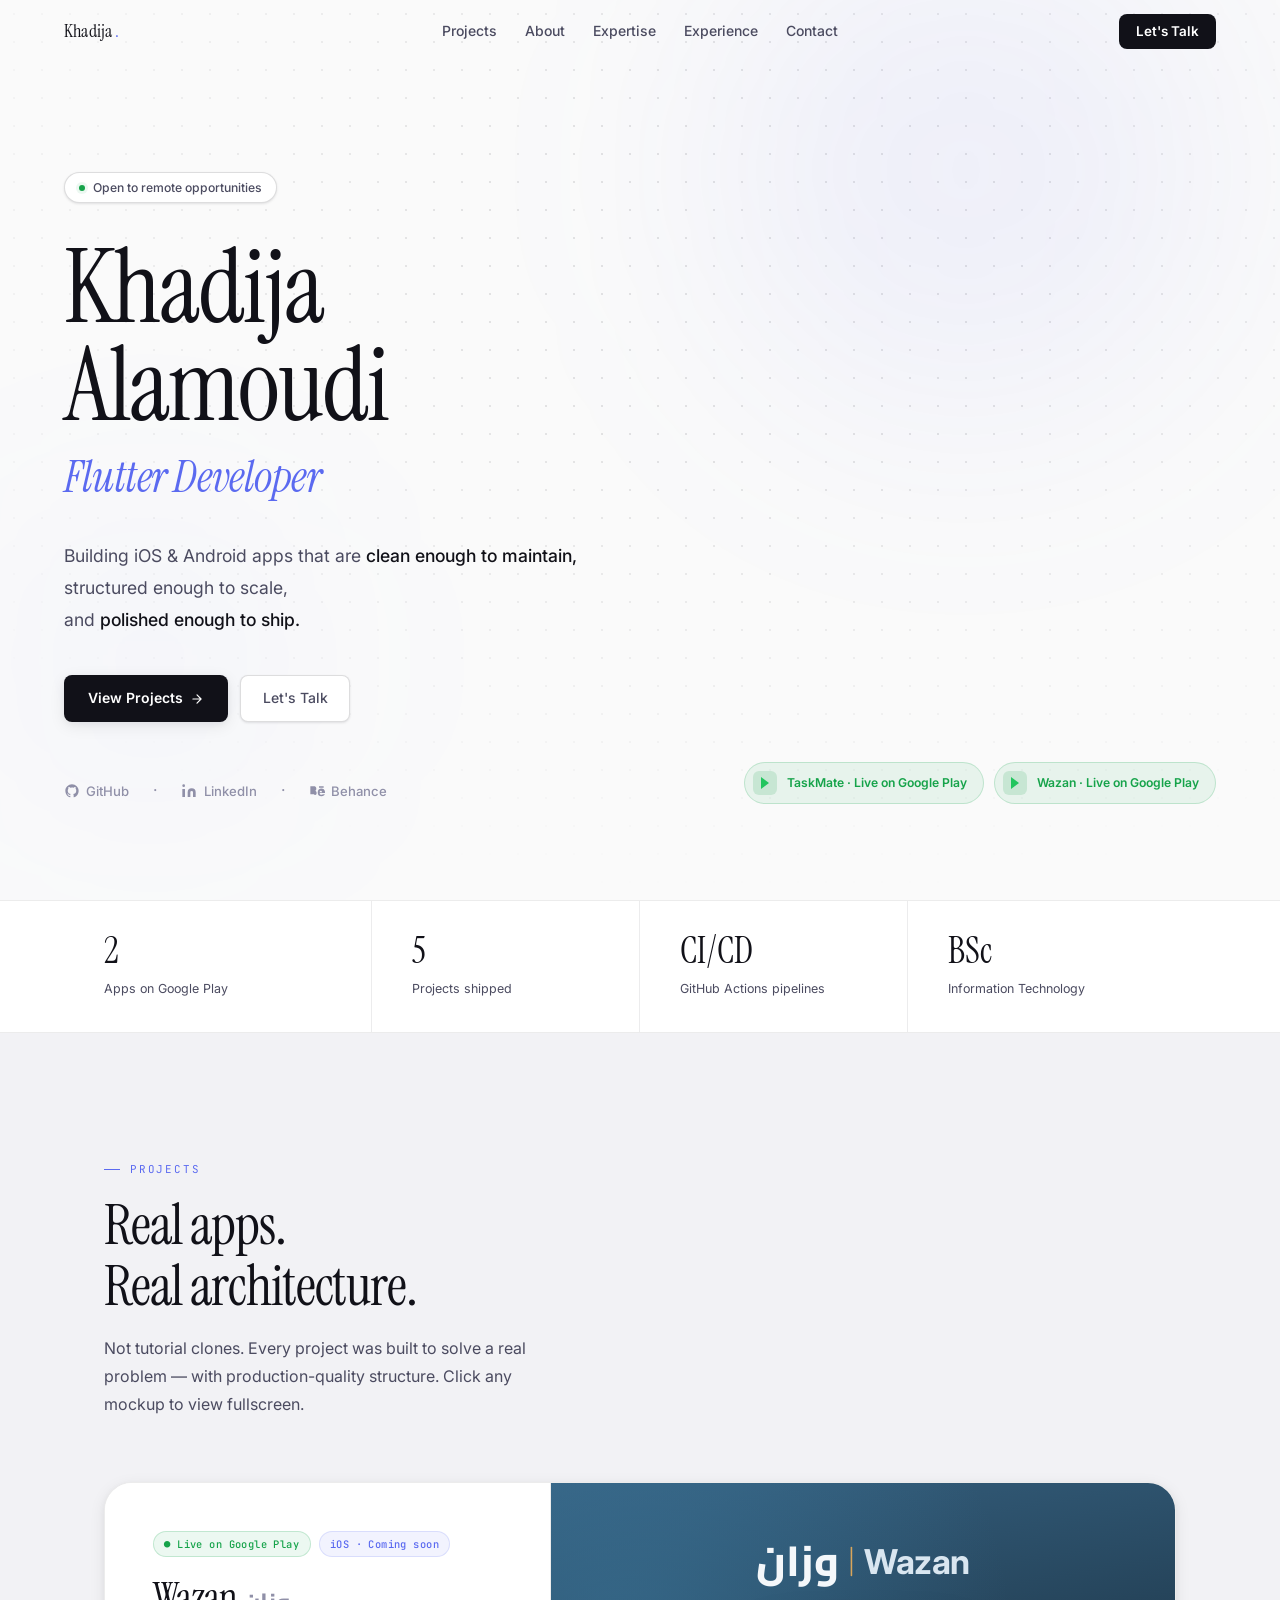
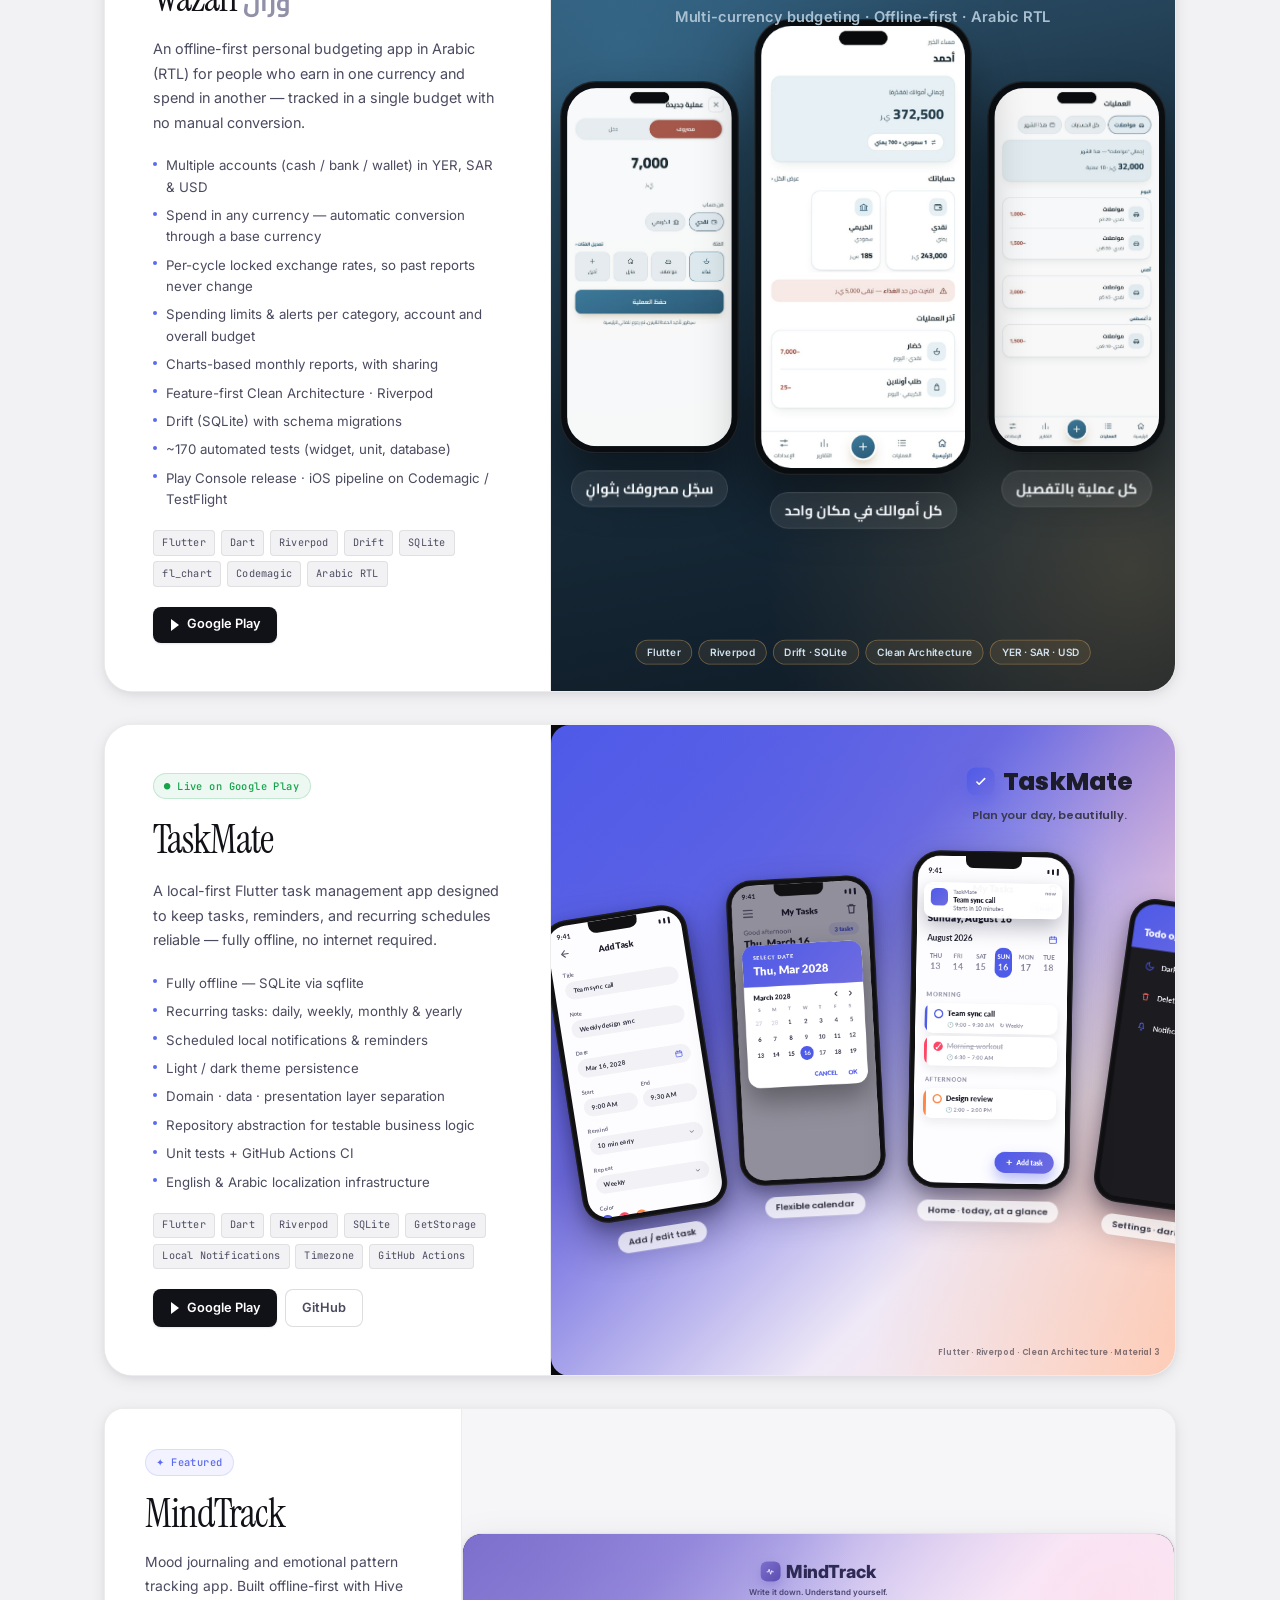
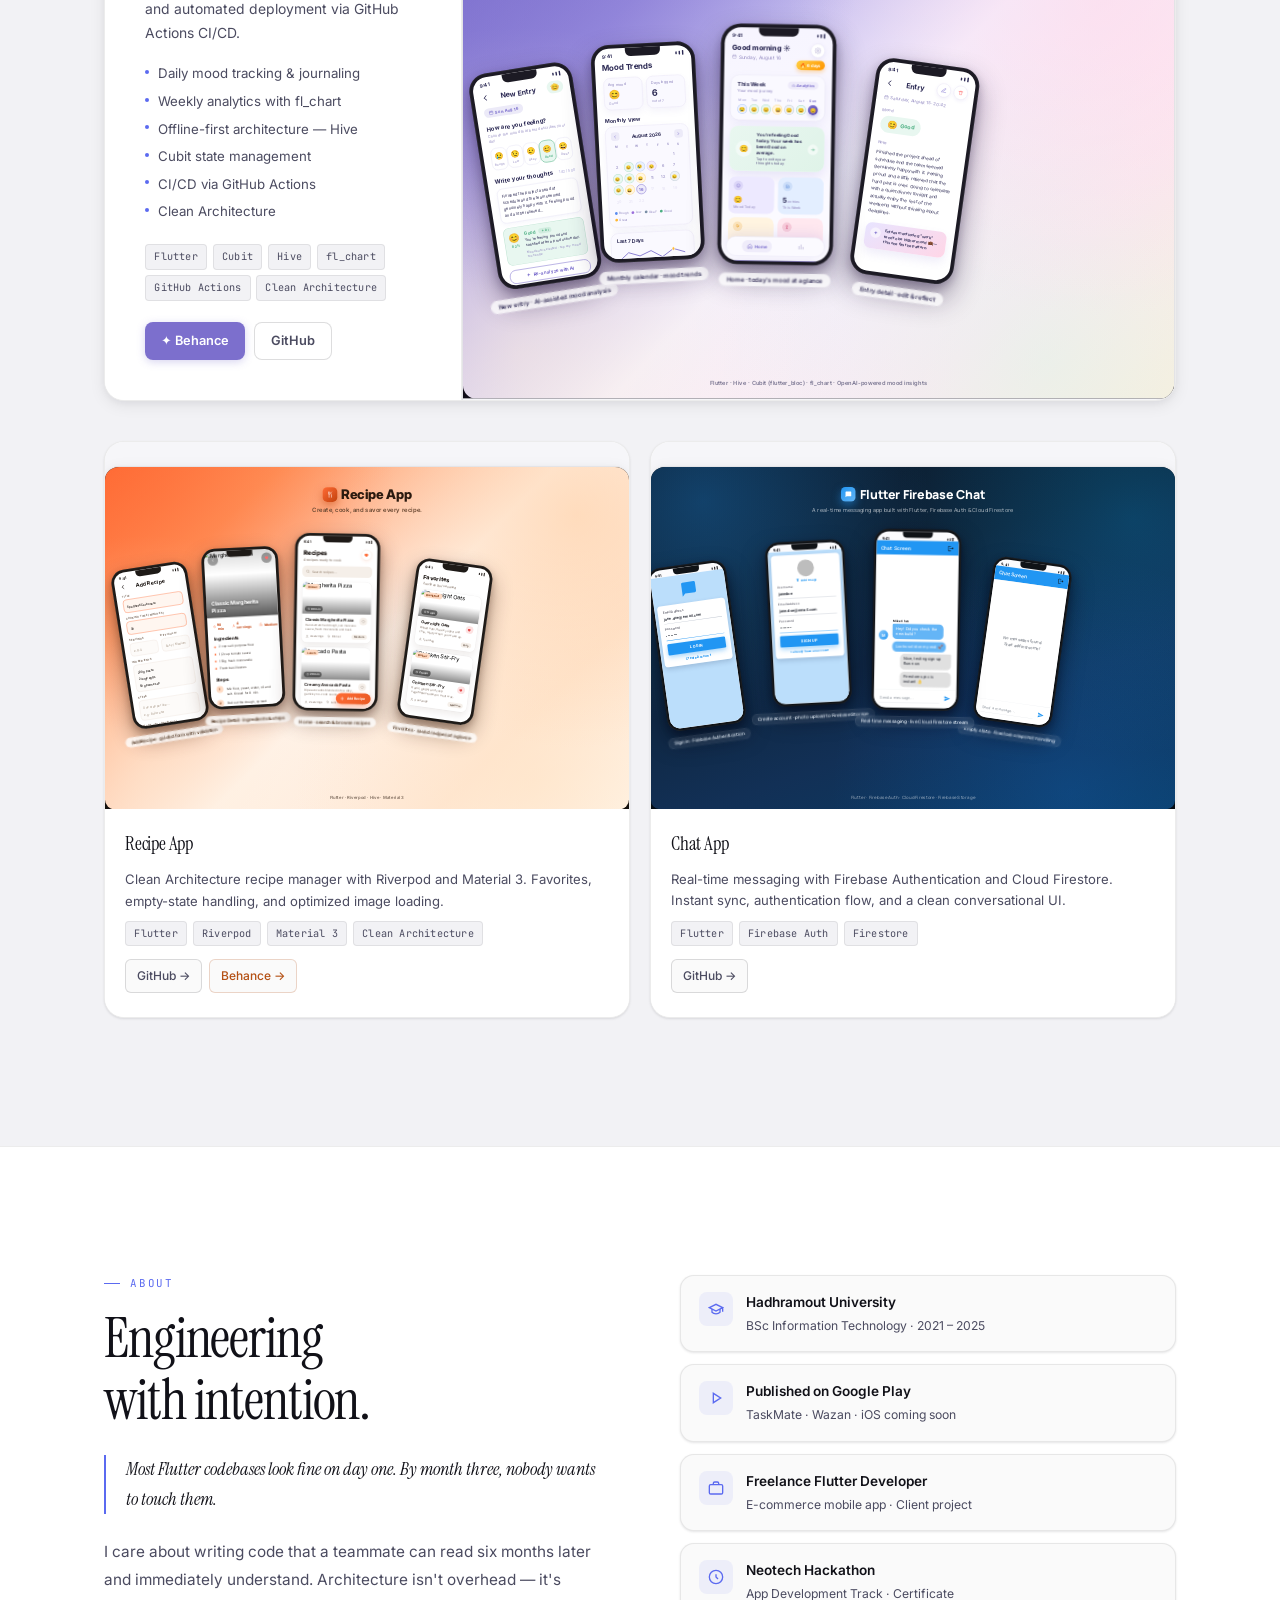
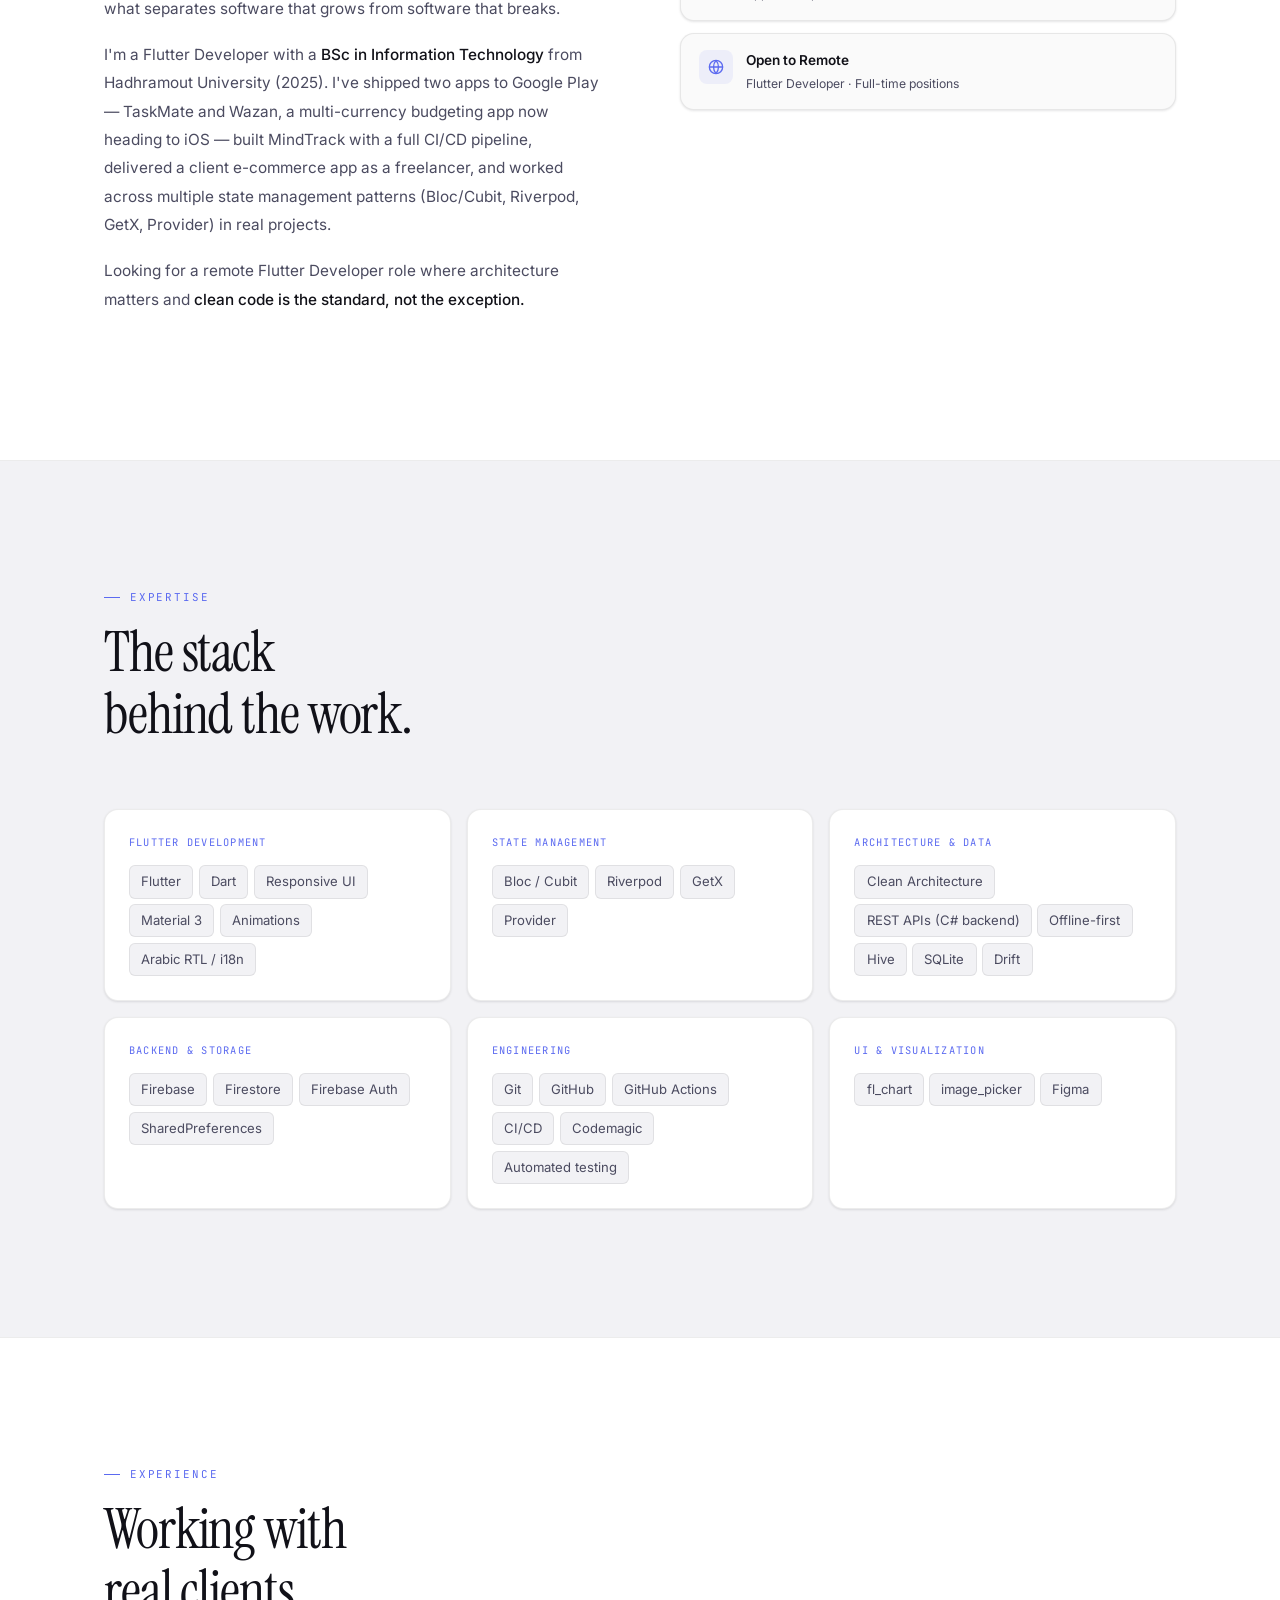
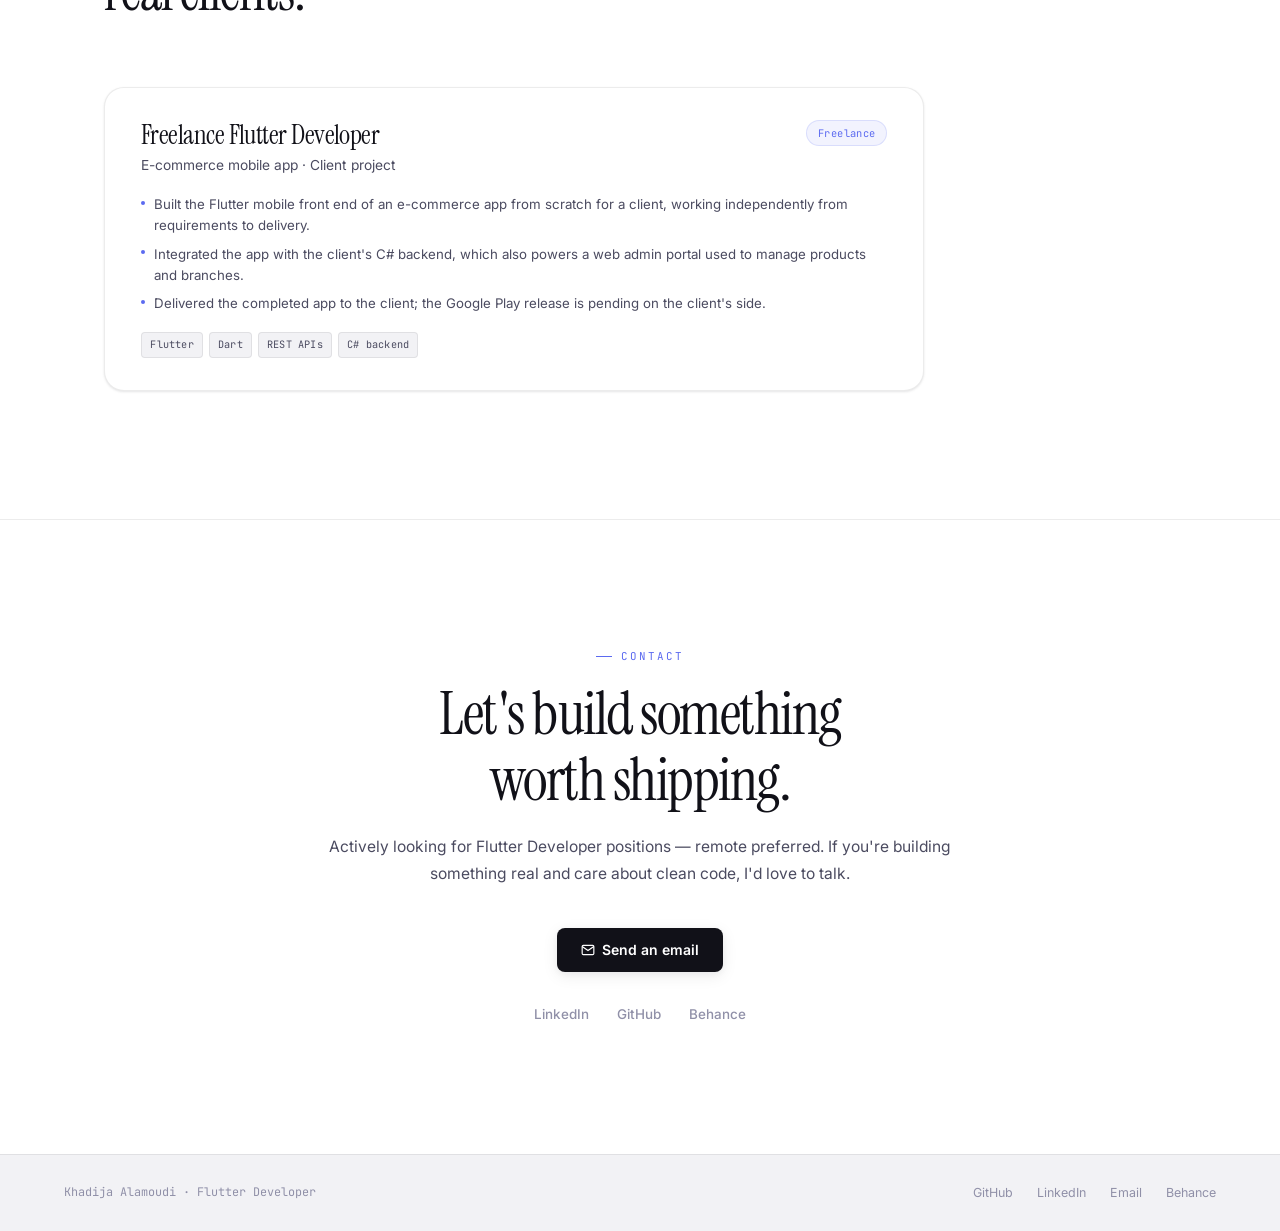
==== commit 8301a5e1: "Add files via upload updating" ====
--- a/index.html
+++ b/index.html
@@ -7,12 +7,12 @@
 <meta name="description" content="Flutter Developer building production-quality iOS and Android applications. Clean architecture, offline-first design, and real shipped products.">
 <meta name="keywords" content="Flutter Developer, Flutter, Dart, Mobile App Development, Clean Architecture, iOS, Android, Riverpod, Bloc">
 <meta property="og:title" content="Khadija Alamoudi — Flutter Developer">
-<meta property="og:description" content="Flutter apps that are clean, maintainable, and built to scale. One app live on Google Play.">
+<meta property="og:description" content="Flutter apps that are clean, maintainable, and built to scale. Two apps live on Google Play.">
 <meta property="og:type" content="website">
 <meta property="og:url" content="https://khadooja.github.io">
 <link rel="preconnect" href="https://fonts.googleapis.com">
 <link rel="preconnect" href="https://fonts.gstatic.com" crossorigin>
-<link href="https://fonts.googleapis.com/css2?family=Instrument+Serif:ital@0;1&family=Inter:wght@300;400;500;600;700&family=JetBrains+Mono:wght@400;500&display=swap" rel="stylesheet">
+<link href="https://fonts.googleapis.com/css2?family=Instrument+Serif:ital@0;1&family=Inter:wght@300;400;500;600;700&family=JetBrains+Mono:wght@400;500&family=Cairo:wght@700&display=swap" rel="stylesheet">
 <link rel="stylesheet" href="./styles.css">
 </head>
 <body>
@@ -29,6 +29,7 @@
     <a href="#projects" class="nav-link" role="listitem">Projects</a>
     <a href="#about"    class="nav-link" role="listitem">About</a>
     <a href="#expertise" class="nav-link" role="listitem">Expertise</a>
+    <a href="#experience" class="nav-link" role="listitem">Experience</a>
     <a href="#contact"  class="nav-link" role="listitem">Contact</a>
   </div>
 
@@ -46,6 +47,7 @@
   <a href="#projects"  class="nav-mob-link">Projects</a>
   <a href="#about"     class="nav-mob-link">About</a>
   <a href="#expertise" class="nav-mob-link">Expertise</a>
+  <a href="#experience" class="nav-mob-link">Experience</a>
   <a href="#contact"   class="nav-mob-link">Contact</a>
   <a href="mailto:khadijaalamoudi169@gmail.com" class="nav-mob-link nav-mob-cta">Let's Talk →</a>
 </div>
@@ -106,14 +108,24 @@
         </a>
       </nav>
 
-      <a href="https://play.google.com/store/apps/details?id=com.khdooja.taskmate"
-         target="_blank" rel="noopener noreferrer"
-         class="play-badge" aria-label="TaskMate on Google Play Store">
-        <span class="play-badge-icon" aria-hidden="true">
-          <svg width="10" height="12" viewBox="0 0 10 12" fill="#22C55E"><path d="M1 0l8 6-8 6V0z"/></svg>
-        </span>
-        TaskMate · Live on Google Play
-      </a>
+      <div class="play-badges">
+        <a href="https://play.google.com/store/apps/details?id=com.khdooja.taskmate"
+           target="_blank" rel="noopener noreferrer"
+           class="play-badge" aria-label="TaskMate on Google Play Store">
+          <span class="play-badge-icon" aria-hidden="true">
+            <svg width="10" height="12" viewBox="0 0 10 12" fill="#22C55E"><path d="M1 0l8 6-8 6V0z"/></svg>
+          </span>
+          TaskMate · Live on Google Play
+        </a>
+        <a href="https://play.google.com/store/apps/details?id=com.wazan.budget"
+           target="_blank" rel="noopener noreferrer"
+           class="play-badge" aria-label="Wazan on Google Play Store">
+          <span class="play-badge-icon" aria-hidden="true">
+            <svg width="10" height="12" viewBox="0 0 10 12" fill="#22C55E"><path d="M1 0l8 6-8 6V0z"/></svg>
+          </span>
+          Wazan · Live on Google Play
+        </a>
+      </div>
     </div>
   </div>
 </section>
@@ -124,11 +136,11 @@
 <div class="stats-strip" role="region" aria-label="Portfolio highlights">
   <div class="stats-inner">
     <div class="stat-item reveal">
-      <span class="stat-num">1</span>
-      <span class="stat-label">App on Google Play</span>
+      <span class="stat-num">2</span>
+      <span class="stat-label">Apps on Google Play</span>
     </div>
     <div class="stat-item reveal reveal-delay-1">
-      <span class="stat-num">4</span>
+      <span class="stat-num">5</span>
       <span class="stat-label">Projects shipped</span>
     </div>
     <div class="stat-item reveal reveal-delay-2">
@@ -153,6 +165,78 @@
       <h2 class="section-title reveal reveal-delay-1">Real apps.<br>Real architecture.</h2>
       <p class="section-sub reveal reveal-delay-2">Not tutorial clones. Every project was built to solve a real problem — with production-quality structure. Click any mockup to view fullscreen.</p>
     </div>
+
+    <!-- ── WAZAN — FEATURED ── -->
+    <div class="proj-featured reveal">
+      <article class="proj-featured-card" aria-label="Wazan project">
+        <div class="proj-featured-top">
+
+          <!-- Content -->
+          <div class="proj-featured-info">
+            <div class="proj-badges">
+              <span class="proj-badge proj-badge-live" aria-label="Live on Google Play">● Live on Google Play</span>
+              <span class="proj-badge proj-badge-feat" aria-label="iOS release in progress">iOS · Coming soon</span>
+            </div>
+            <h3 class="proj-title">Wazan <span class="proj-title-ar" lang="ar" dir="rtl">وزان</span></h3>
+            <p class="proj-tagline">
+              An offline-first personal budgeting app in Arabic (RTL) for people who earn in one currency and spend in another — tracked in a single budget with no manual conversion.
+            </p>
+            <ul class="proj-highlights" aria-label="Key highlights">
+              <li class="proj-hl">Multiple accounts (cash / bank / wallet) in YER, SAR &amp; USD</li>
+              <li class="proj-hl">Spend in any currency — automatic conversion through a base currency</li>
+              <li class="proj-hl">Per-cycle locked exchange rates, so past reports never change</li>
+              <li class="proj-hl">Spending limits &amp; alerts per category, account and overall budget</li>
+              <li class="proj-hl">Charts-based monthly reports, with sharing</li>
+              <li class="proj-hl">Feature-first Clean Architecture · Riverpod</li>
+              <li class="proj-hl">Drift (SQLite) with schema migrations</li>
+              <li class="proj-hl">~170 automated tests (widget, unit, database)</li>
+              <li class="proj-hl">Play Console release · iOS pipeline on Codemagic / TestFlight</li>
+            </ul>
+            <div class="proj-stack" aria-label="Technologies used">
+              <span class="tag">Flutter</span>
+              <span class="tag">Dart</span>
+              <span class="tag">Riverpod</span>
+              <span class="tag">Drift</span>
+              <span class="tag">SQLite</span>
+              <span class="tag">fl_chart</span>
+              <span class="tag">Codemagic</span>
+              <span class="tag">Arabic RTL</span>
+            </div>
+            <div class="proj-btns">
+              <a href="https://play.google.com/store/apps/details?id=com.wazan.budget"
+                 target="_blank" rel="noopener noreferrer"
+                 class="btn-sm btn-sm-primary" aria-label="View Wazan on Google Play">
+                <svg width="12" height="12" viewBox="0 0 10 12" fill="currentColor" aria-hidden="true"><path d="M1 0l8 6-8 6V0z"/></svg>
+                Google Play
+              </a>
+            </div>
+          </div>
+
+          <!-- Mockup -->
+          <div class="proj-featured-visual" aria-label="Wazan app visual">
+            <div class="parallax-inner">
+              <div class="ms-wrap"
+                   data-src="./wazan.html"
+                   data-ratio="860x1040"
+                   data-title="Wazan"
+                   data-center="true"
+                   role="img"
+                   aria-label="Wazan application screenshots">
+                <button class="ms-click-area"
+                        aria-label="View Wazan screenshots fullscreen"
+                        onclick="openLightbox('./wazan.html','Wazan','860x1040')">
+                </button>
+                <span class="ms-zoom" aria-hidden="true">
+                  <svg width="10" height="10" viewBox="0 0 24 24" fill="none" stroke="currentColor" stroke-width="2"><circle cx="11" cy="11" r="8"/><path d="M21 21l-4.35-4.35M11 8v6M8 11h6"/></svg>
+                  View fullscreen
+                </span>
+              </div>
+            </div>
+          </div>
+
+        </div>
+      </article>
+    </div><!-- /wazan featured -->
 
     <!-- ── TASKMATE — FEATURED ── -->
     <div class="proj-featured reveal">
@@ -375,7 +459,7 @@
 
         <div class="about-text">
           <p class="reveal reveal-delay-2">I care about writing code that a teammate can read six months later and immediately understand. Architecture isn't overhead — it's what separates software that grows from software that breaks.</p>
-          <p class="reveal reveal-delay-2">I'm a Flutter Developer with a <strong>BSc in Information Technology</strong> from Hadhramout University (2025). In the past year I've shipped TaskMate to Google Play, built MindTrack with a full CI/CD pipeline, and worked across multiple state management patterns — Bloc/Cubit, Riverpod, GetX, Provider — in real projects.</p>
+          <p class="reveal reveal-delay-2">I'm a Flutter Developer with a <strong>BSc in Information Technology</strong> from Hadhramout University (2025). I've shipped two apps to Google Play — TaskMate and Wazan, a multi-currency budgeting app now heading to iOS — built MindTrack with a full CI/CD pipeline, delivered a client e-commerce app as a freelancer, and worked across multiple state management patterns (Bloc/Cubit, Riverpod, GetX, Provider) in real projects.</p>
           <p class="reveal reveal-delay-2">Looking for a remote Flutter Developer role where architecture matters and <strong>clean code is the standard, not the exception.</strong></p>
         </div>
       </div>
@@ -396,7 +480,16 @@
           </div>
           <div>
             <div class="about-card-title">Published on Google Play</div>
-            <div class="about-card-sub">TaskMate · Local-first task management</div>
+            <div class="about-card-sub">TaskMate · Wazan · iOS coming soon</div>
+          </div>
+        </div>
+        <div class="about-card" role="listitem">
+          <div class="about-card-icon" aria-hidden="true">
+            <svg width="16" height="16" viewBox="0 0 24 24" fill="none" stroke="#5B6AF0" stroke-width="2"><rect x="2" y="7" width="20" height="14" rx="2"/><path d="M16 7V5a2 2 0 00-2-2h-4a2 2 0 00-2 2v2"/></svg>
+          </div>
+          <div>
+            <div class="about-card-title">Freelance Flutter Developer</div>
+            <div class="about-card-sub">E-commerce mobile app · Client project</div>
           </div>
         </div>
         <div class="about-card" role="listitem">
@@ -443,6 +536,7 @@
           <span class="skill-chip">Responsive UI</span>
           <span class="skill-chip">Material 3</span>
           <span class="skill-chip">Animations</span>
+          <span class="skill-chip">Arabic RTL / i18n</span>
         </div>
       </div>
 
@@ -460,10 +554,11 @@
         <div class="skill-group-label">Architecture & Data</div>
         <div class="skill-chips">
           <span class="skill-chip">Clean Architecture</span>
-          <span class="skill-chip">REST APIs</span>
+          <span class="skill-chip">REST APIs (C# backend)</span>
           <span class="skill-chip">Offline-first</span>
           <span class="skill-chip">Hive</span>
           <span class="skill-chip">SQLite</span>
+          <span class="skill-chip">Drift</span>
         </div>
       </div>
 
@@ -484,6 +579,8 @@
           <span class="skill-chip">GitHub</span>
           <span class="skill-chip">GitHub Actions</span>
           <span class="skill-chip">CI/CD</span>
+          <span class="skill-chip">Codemagic</span>
+          <span class="skill-chip">Automated testing</span>
         </div>
       </div>
 
@@ -497,6 +594,39 @@
       </div>
 
     </div>
+  </div>
+</section>
+
+<!-- ================================================================
+     EXPERIENCE
+================================================================ -->
+<section class="section experience" id="experience" aria-label="Experience">
+  <div class="section-inner">
+    <div class="section-header">
+      <p class="eyebrow reveal">Experience</p>
+      <h2 class="section-title reveal reveal-delay-1">Working with<br>real clients.</h2>
+    </div>
+
+    <article class="exp-card reveal" aria-label="Freelance Flutter Developer">
+      <div class="exp-head">
+        <div>
+          <h3 class="exp-role">Freelance Flutter Developer</h3>
+          <p class="exp-org">E-commerce mobile app · Client project</p>
+        </div>
+        <span class="exp-tag">Freelance</span>
+      </div>
+      <ul class="proj-highlights" aria-label="Responsibilities">
+        <li class="proj-hl">Built the Flutter mobile front end of an e-commerce app from scratch for a client, working independently from requirements to delivery.</li>
+        <li class="proj-hl">Integrated the app with the client's C# backend, which also powers a web admin portal used to manage products and branches.</li>
+        <li class="proj-hl">Delivered the completed app to the client; the Google Play release is pending on the client's side.</li>
+      </ul>
+      <div class="proj-stack" aria-label="Technologies used">
+        <span class="tag">Flutter</span>
+        <span class="tag">Dart</span>
+        <span class="tag">REST APIs</span>
+        <span class="tag">C# backend</span>
+      </div>
+    </article>
   </div>
 </section>
 
--- a/styles.css
+++ b/styles.css
@@ -753,3 +753,31 @@
   .footer { flex-direction: column; text-align: center; }
   .footer-links { justify-content: center; }
 }
+
+
+/* ================================================================
+   ADDITIONS — Wazan card, hero badges, Experience
+================================================================ */
+.play-badges { display: flex; flex-wrap: wrap; gap: 0.6rem; }
+.proj-badges { display: flex; flex-wrap: wrap; gap: 0.5rem; }
+.proj-title-ar {
+  font-family: 'Cairo', 'Inter', sans-serif; font-size: 0.62em; font-weight: 700;
+  color: var(--text-3); margin-inline-start: 0.35rem; letter-spacing: 0;
+}
+.experience { background: var(--card); border-top: 1px solid var(--border); }
+.exp-card {
+  background: var(--card); border: 1px solid var(--border); border-radius: var(--r-lg);
+  padding: 2rem 2.25rem; box-shadow: var(--shadow-sm);
+  display: flex; flex-direction: column; gap: 1.1rem; max-width: 820px;
+  transition: border-color 0.2s, box-shadow 0.2s;
+}
+.exp-card:hover { border-color: var(--border-hi); box-shadow: var(--shadow-md); }
+.exp-head { display: flex; justify-content: space-between; align-items: flex-start; gap: 1rem; flex-wrap: wrap; }
+.exp-role { font-family: 'Instrument Serif', serif; font-size: 1.7rem; font-weight: 400; letter-spacing: -0.02em; color: var(--text); line-height: 1.1; }
+.exp-org { font-size: 0.86rem; color: var(--text-2); margin-top: 0.3rem; }
+.exp-tag {
+  font-family: 'JetBrains Mono', monospace; font-size: 0.65rem; letter-spacing: 0.04em;
+  padding: 0.25rem 0.65rem; border-radius: 999px;
+  border: 1px solid var(--accent-md); background: var(--accent-lo); color: var(--accent);
+}
+@media (max-width: 760px) { .exp-card { padding: 1.5rem; } }
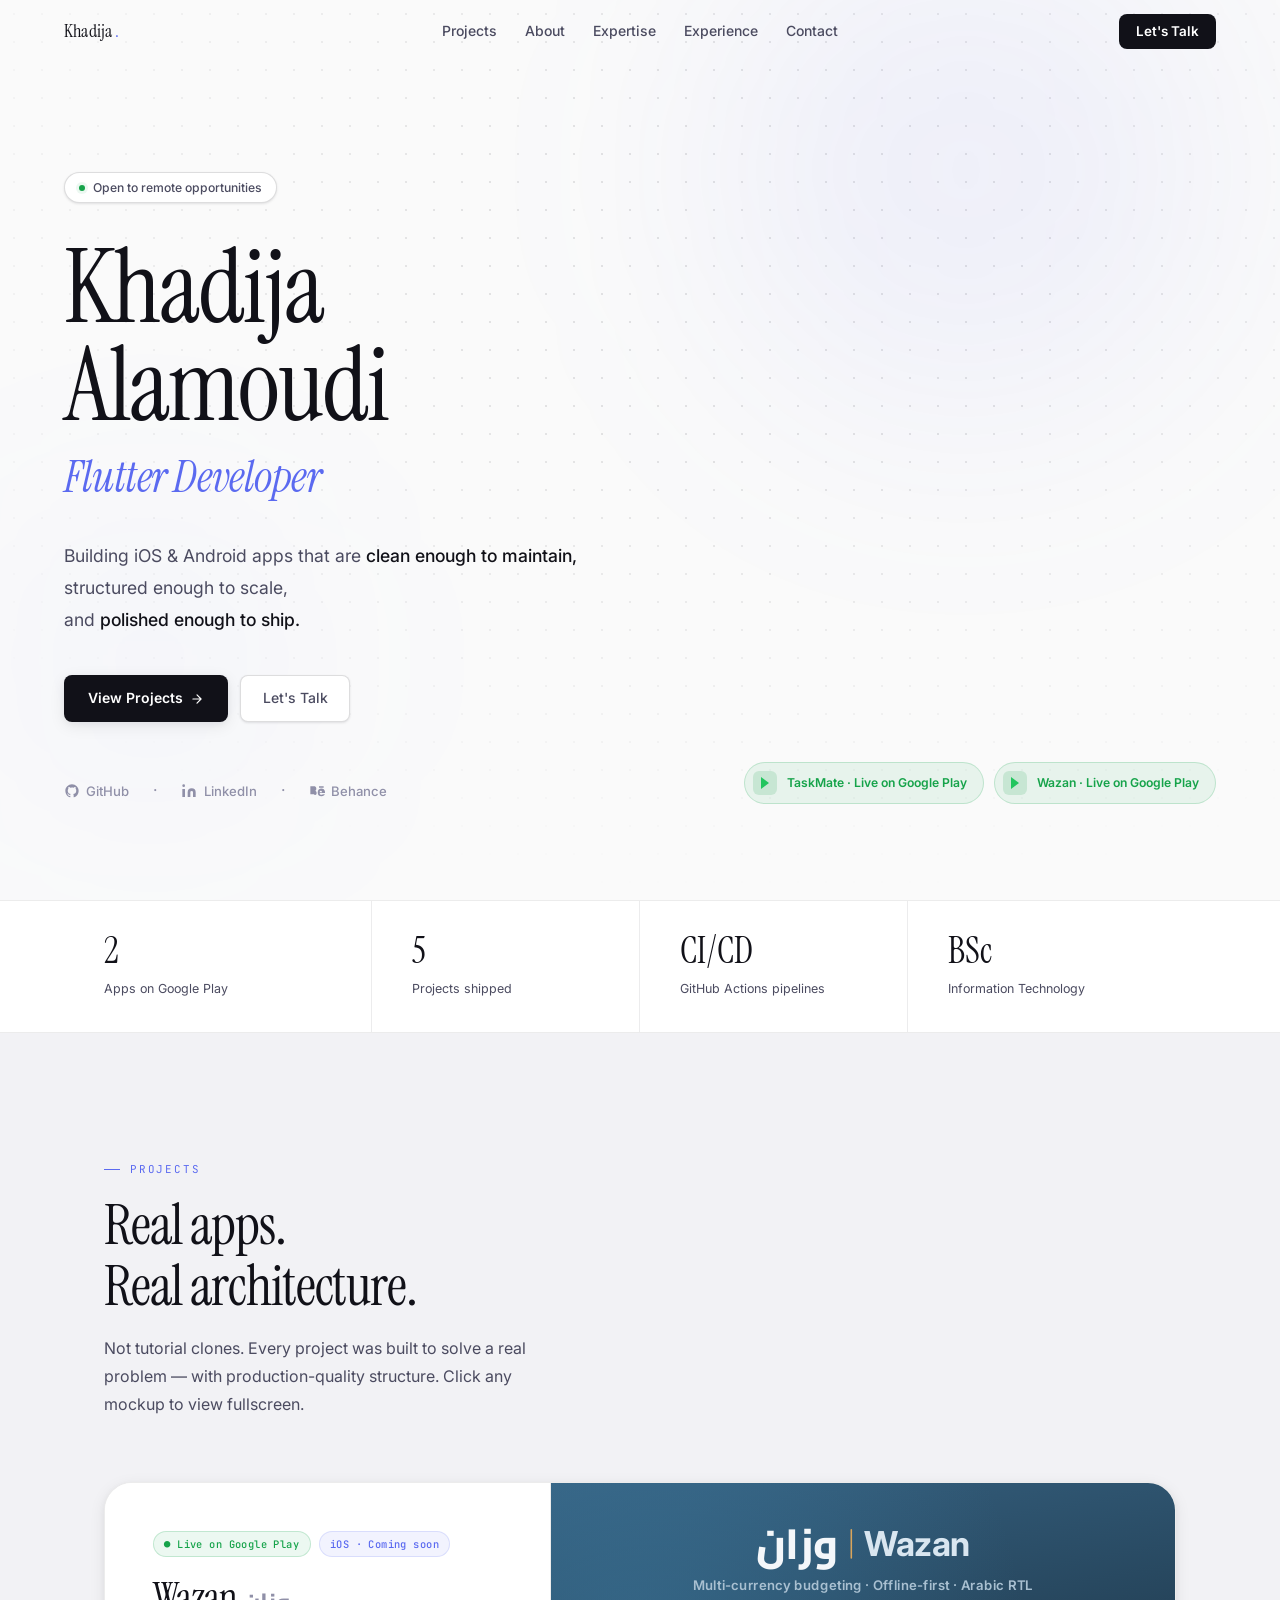
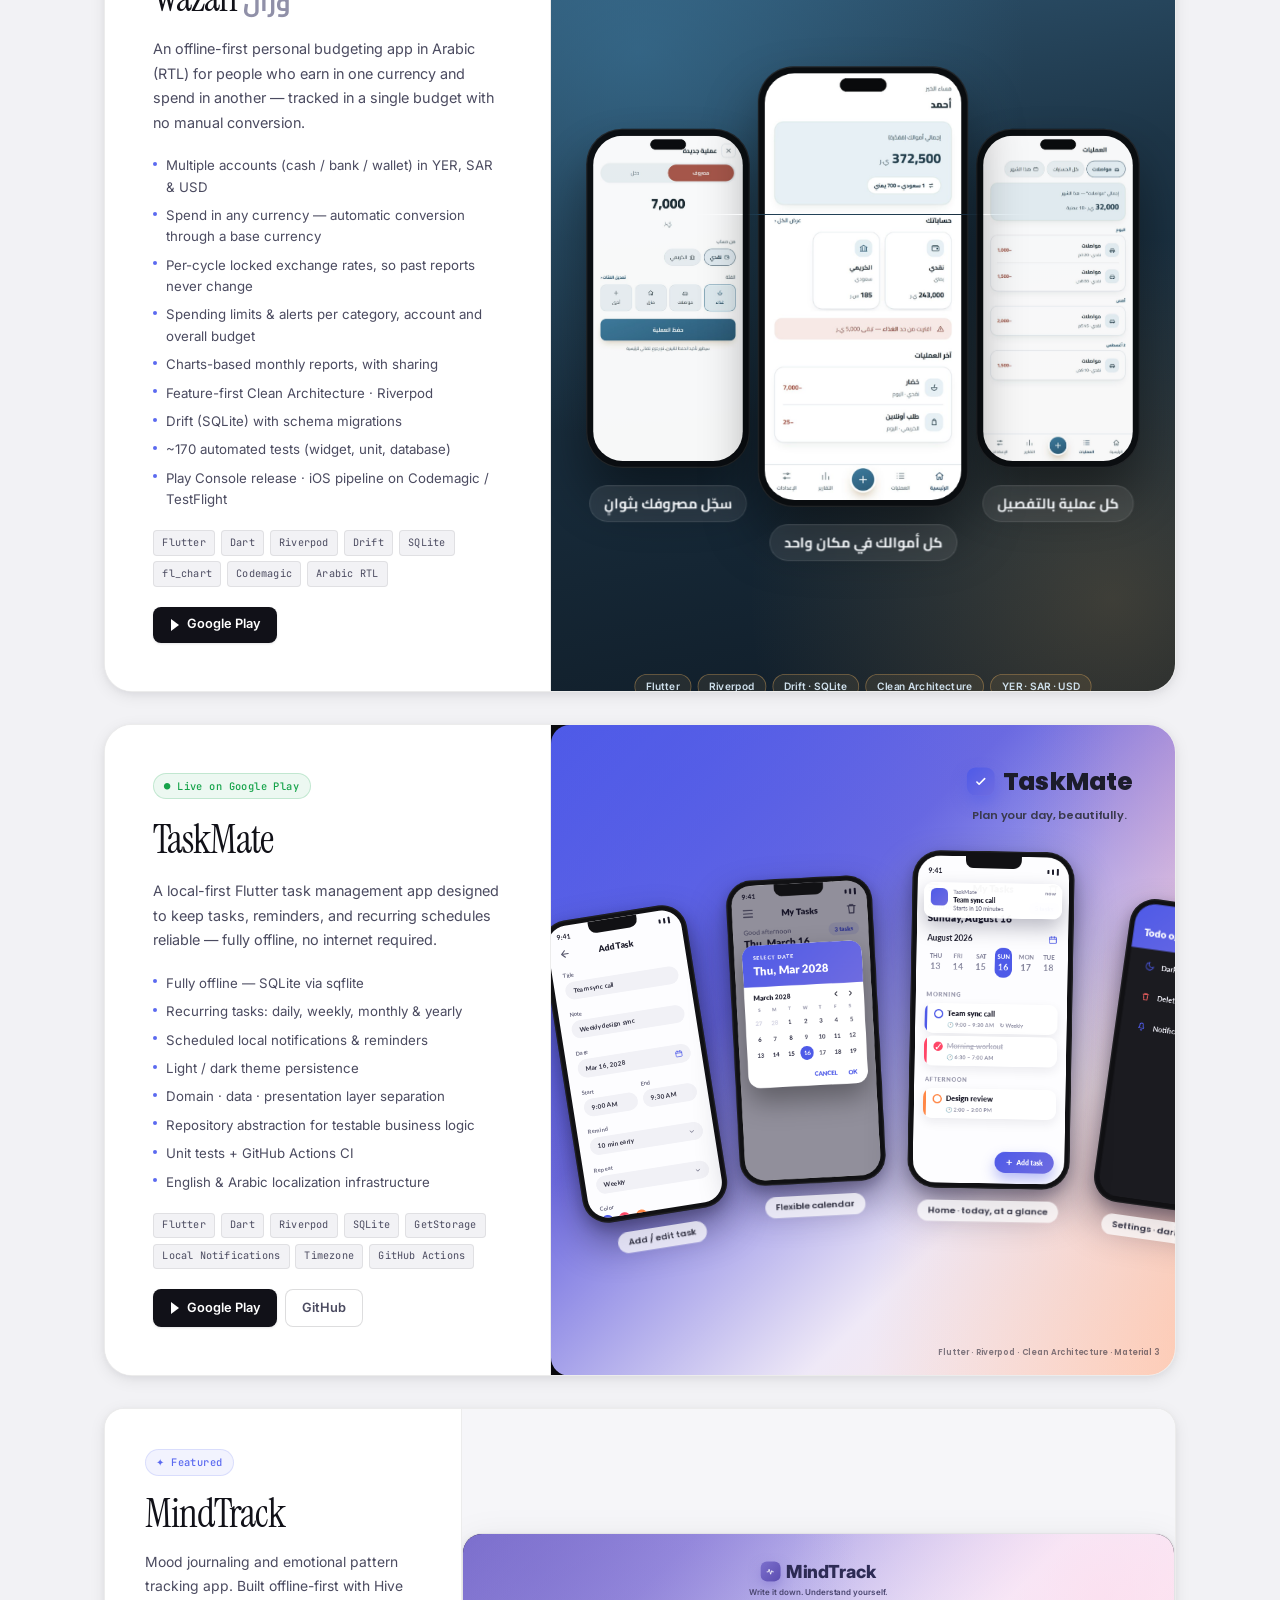
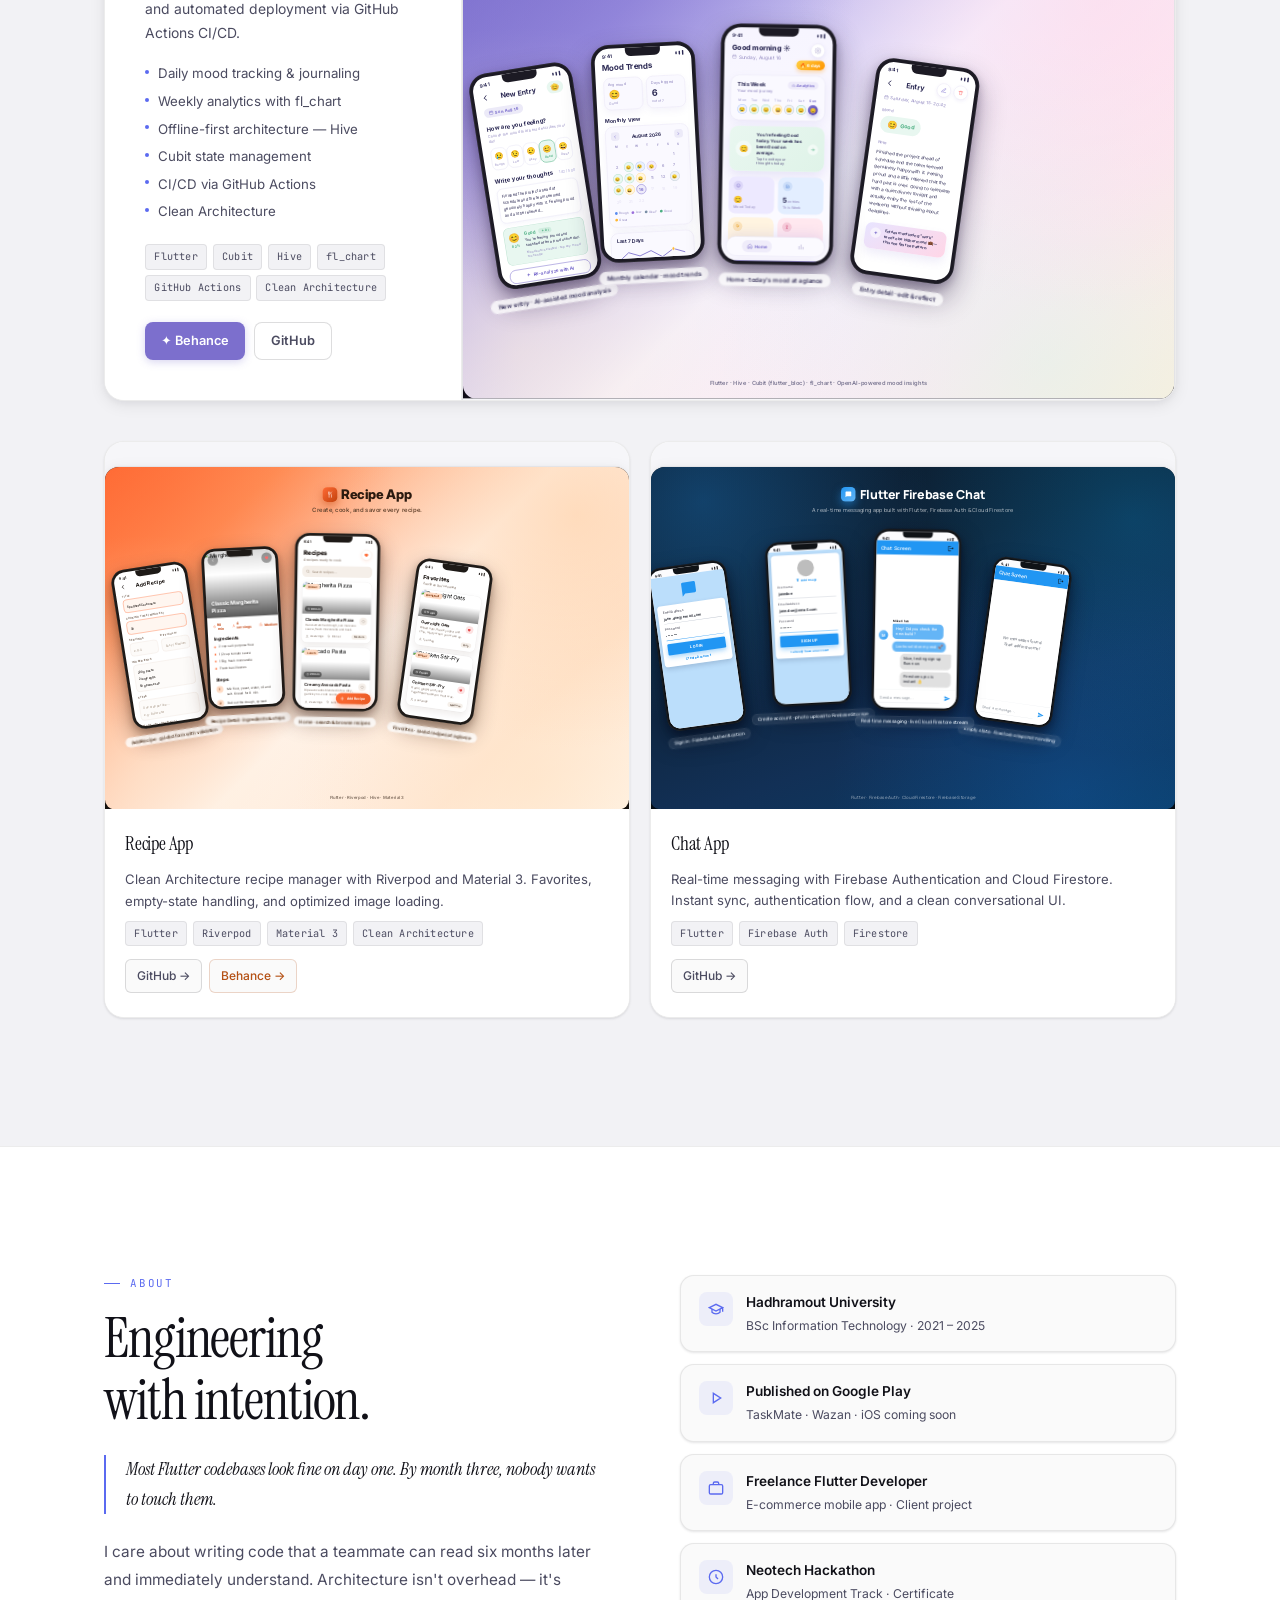
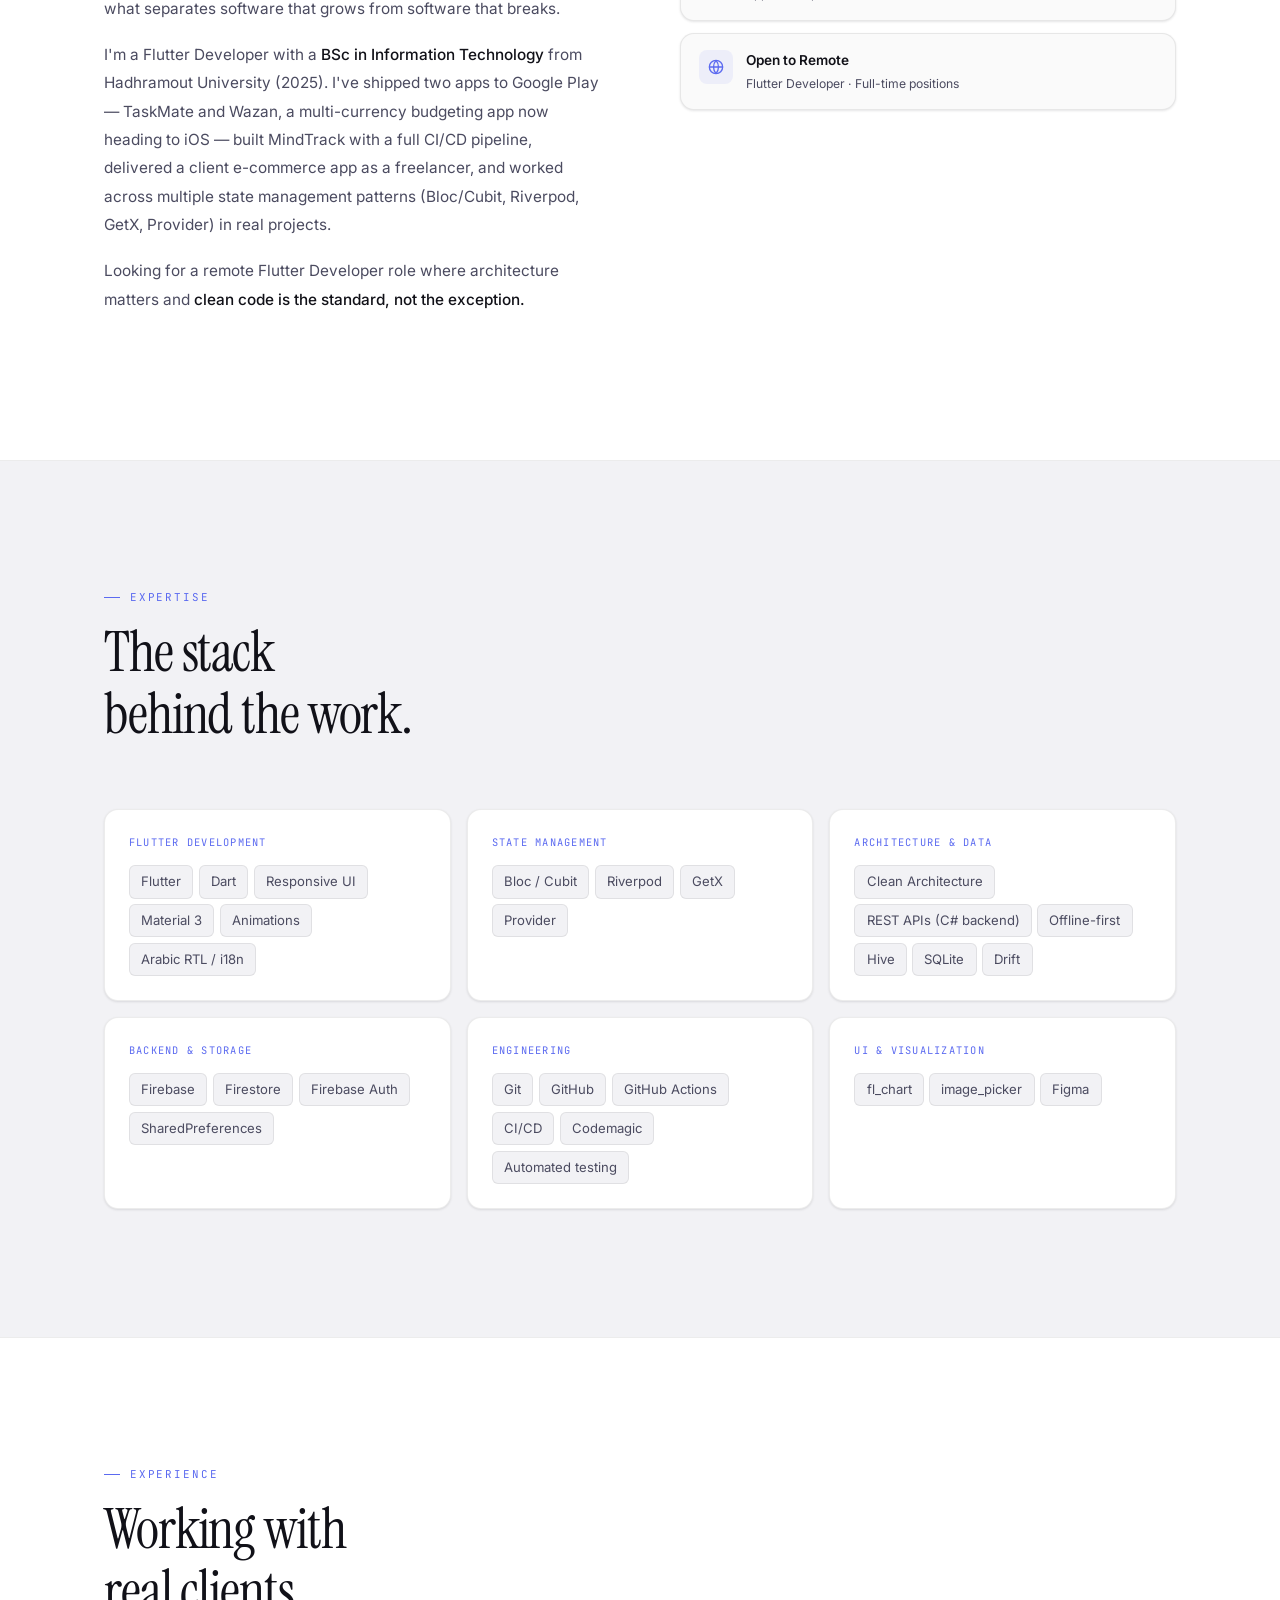
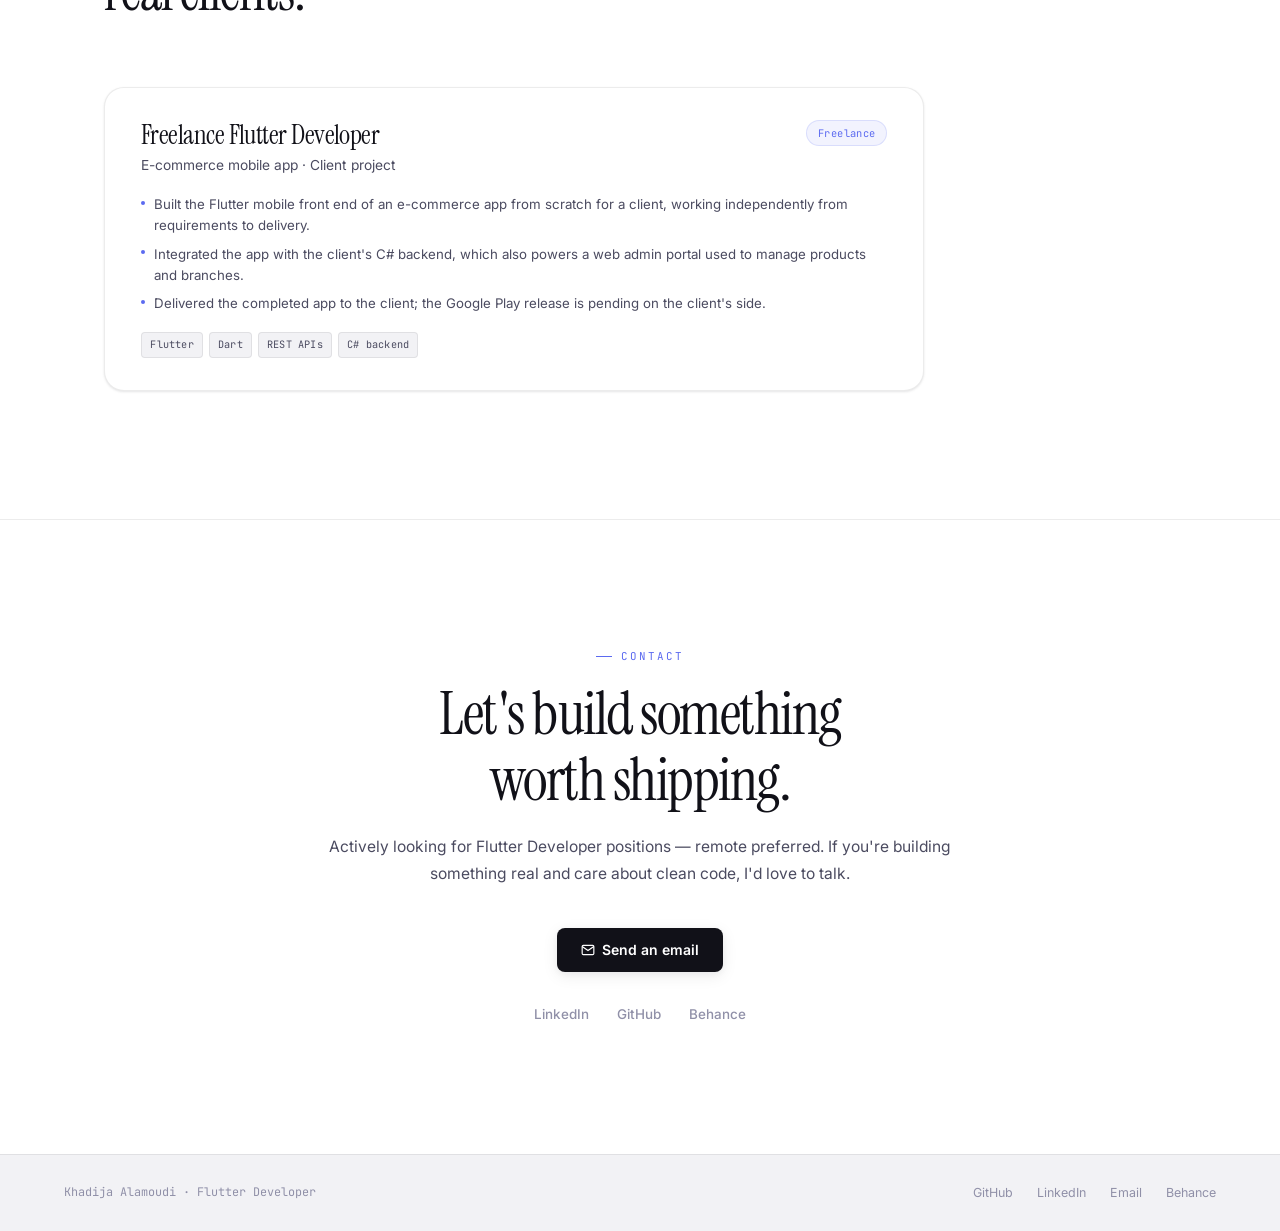
==== commit 6c742fc3: "Add files via upload" ====
--- a/index.html
+++ b/index.html
@@ -217,14 +217,14 @@
             <div class="parallax-inner">
               <div class="ms-wrap"
                    data-src="./wazan.html"
-                   data-ratio="860x1040"
+                   data-ratio="800x1080"
                    data-title="Wazan"
                    data-center="true"
                    role="img"
                    aria-label="Wazan application screenshots">
                 <button class="ms-click-area"
                         aria-label="View Wazan screenshots fullscreen"
-                        onclick="openLightbox('./wazan.html','Wazan','860x1040')">
+                        onclick="openLightbox('./wazan.html','Wazan','800x1080')">
                 </button>
                 <span class="ms-zoom" aria-hidden="true">
                   <svg width="10" height="10" viewBox="0 0 24 24" fill="none" stroke="currentColor" stroke-width="2"><circle cx="11" cy="11" r="8"/><path d="M21 21l-4.35-4.35M11 8v6M8 11h6"/></svg>
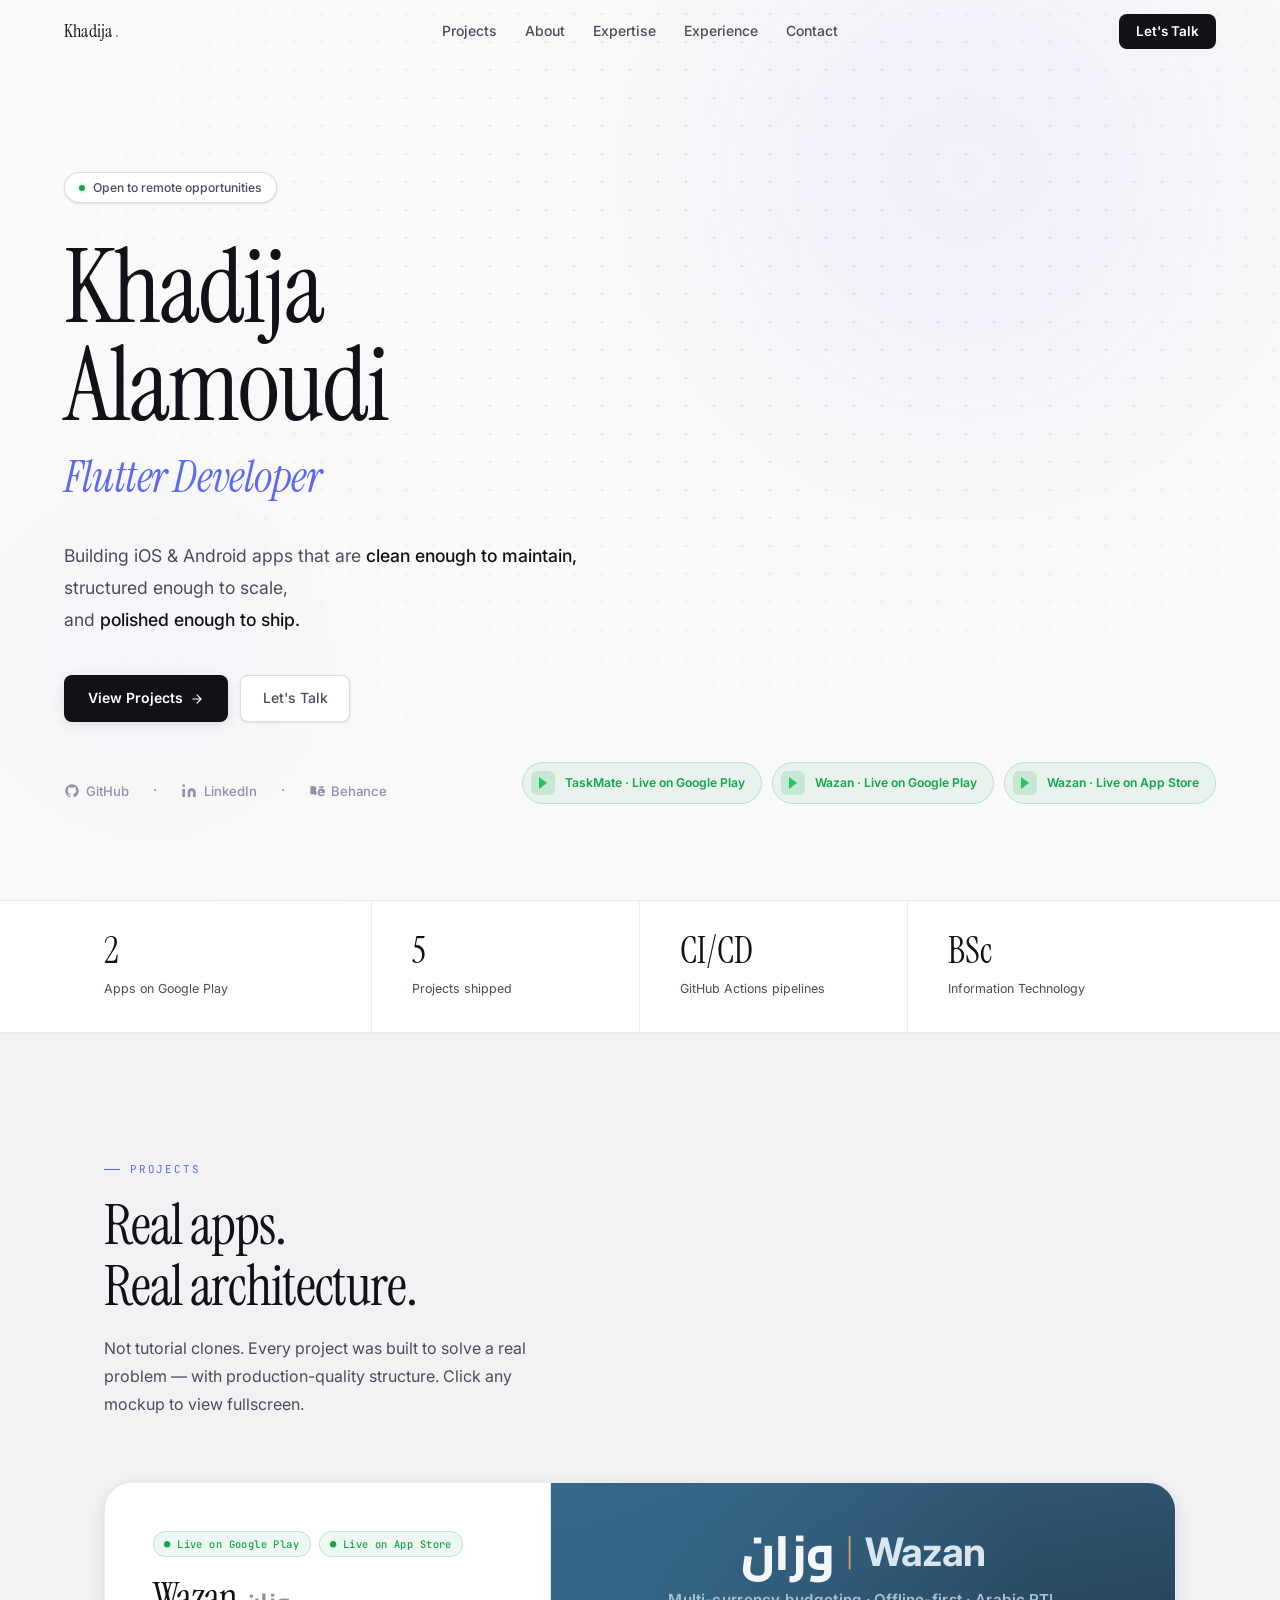
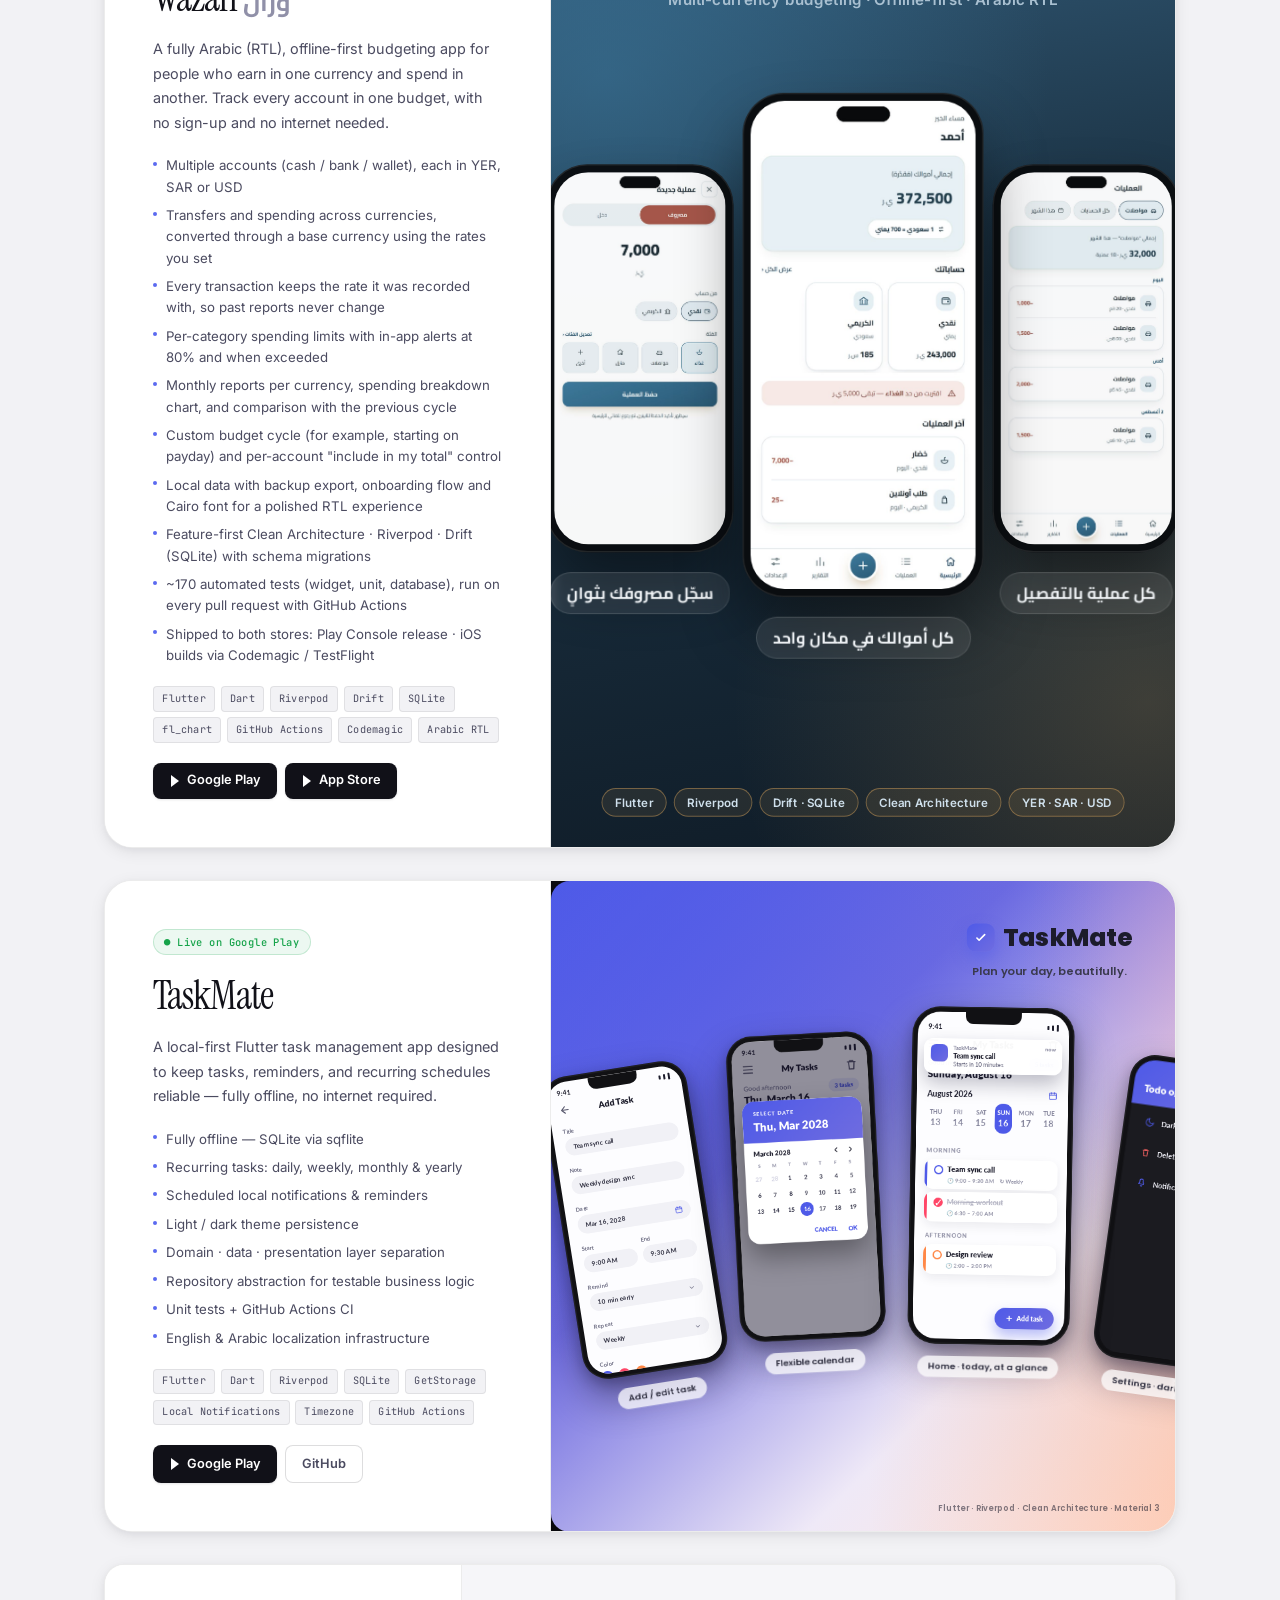
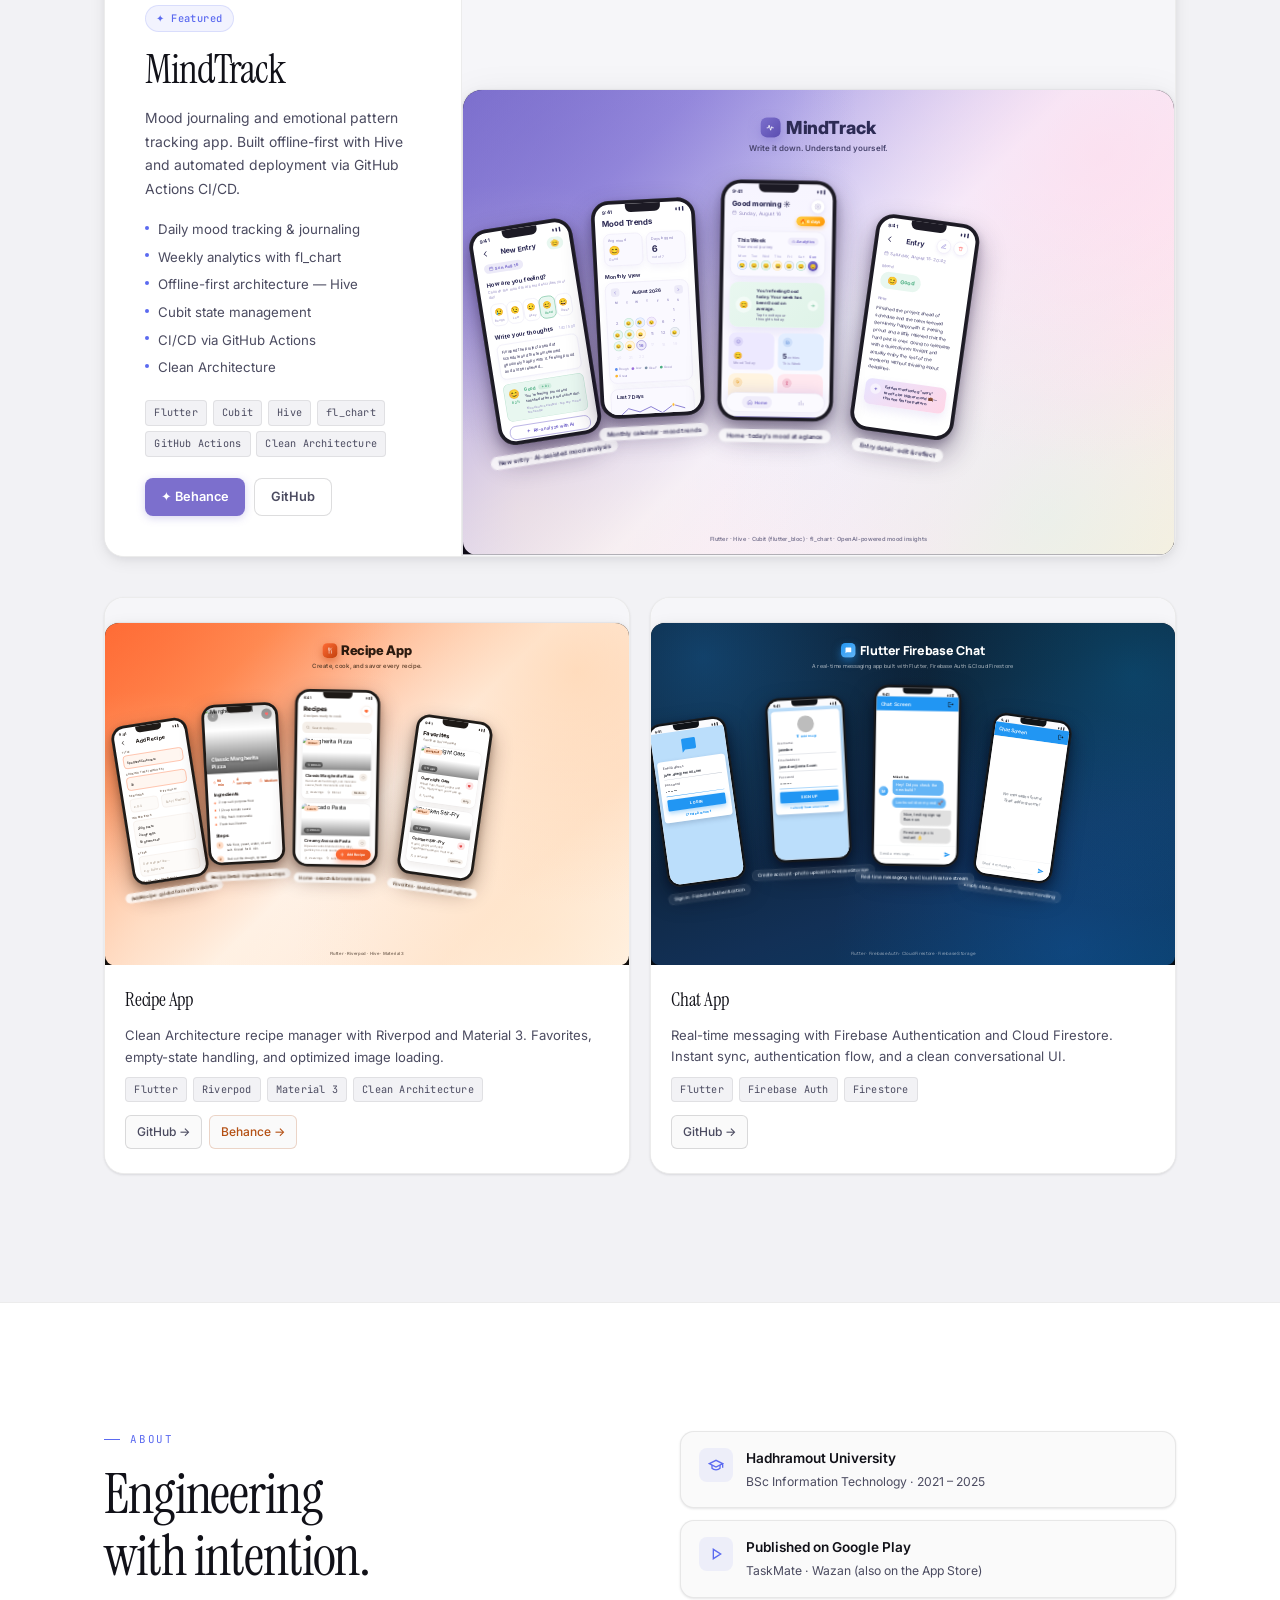
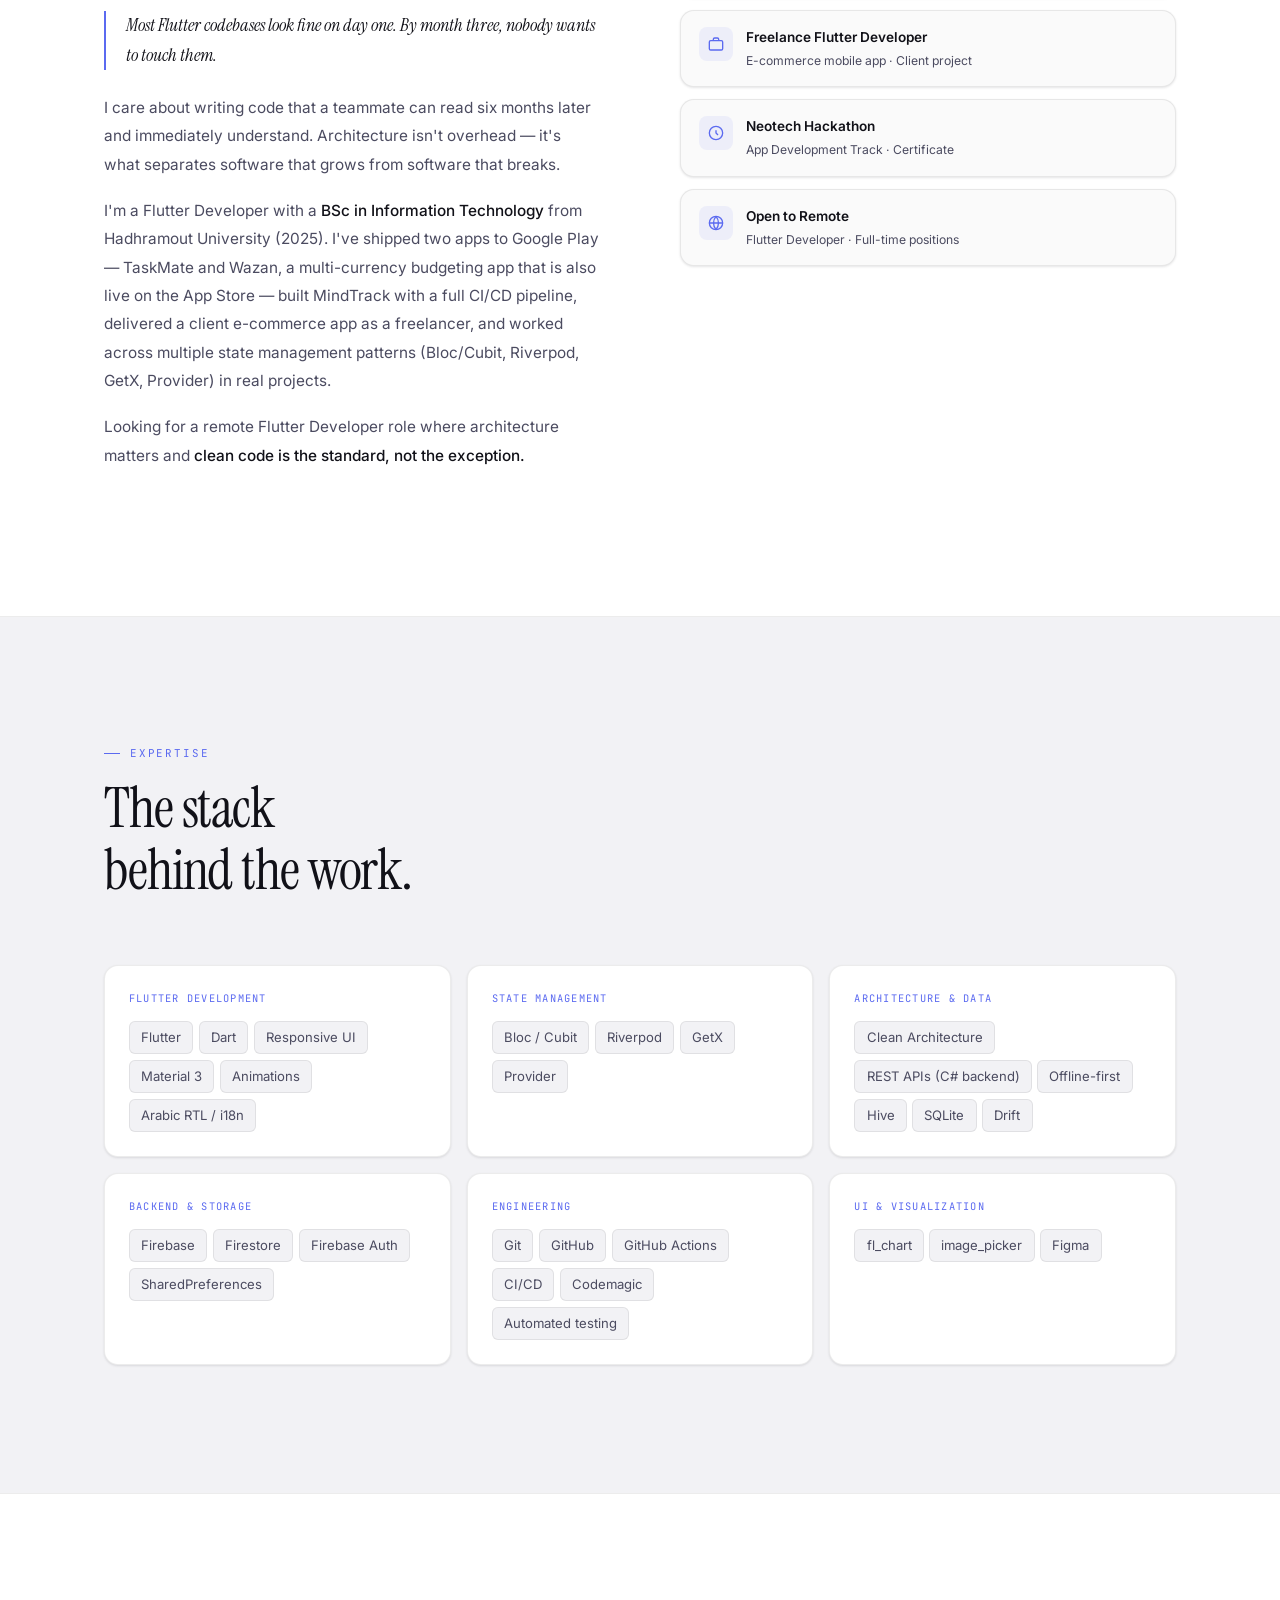
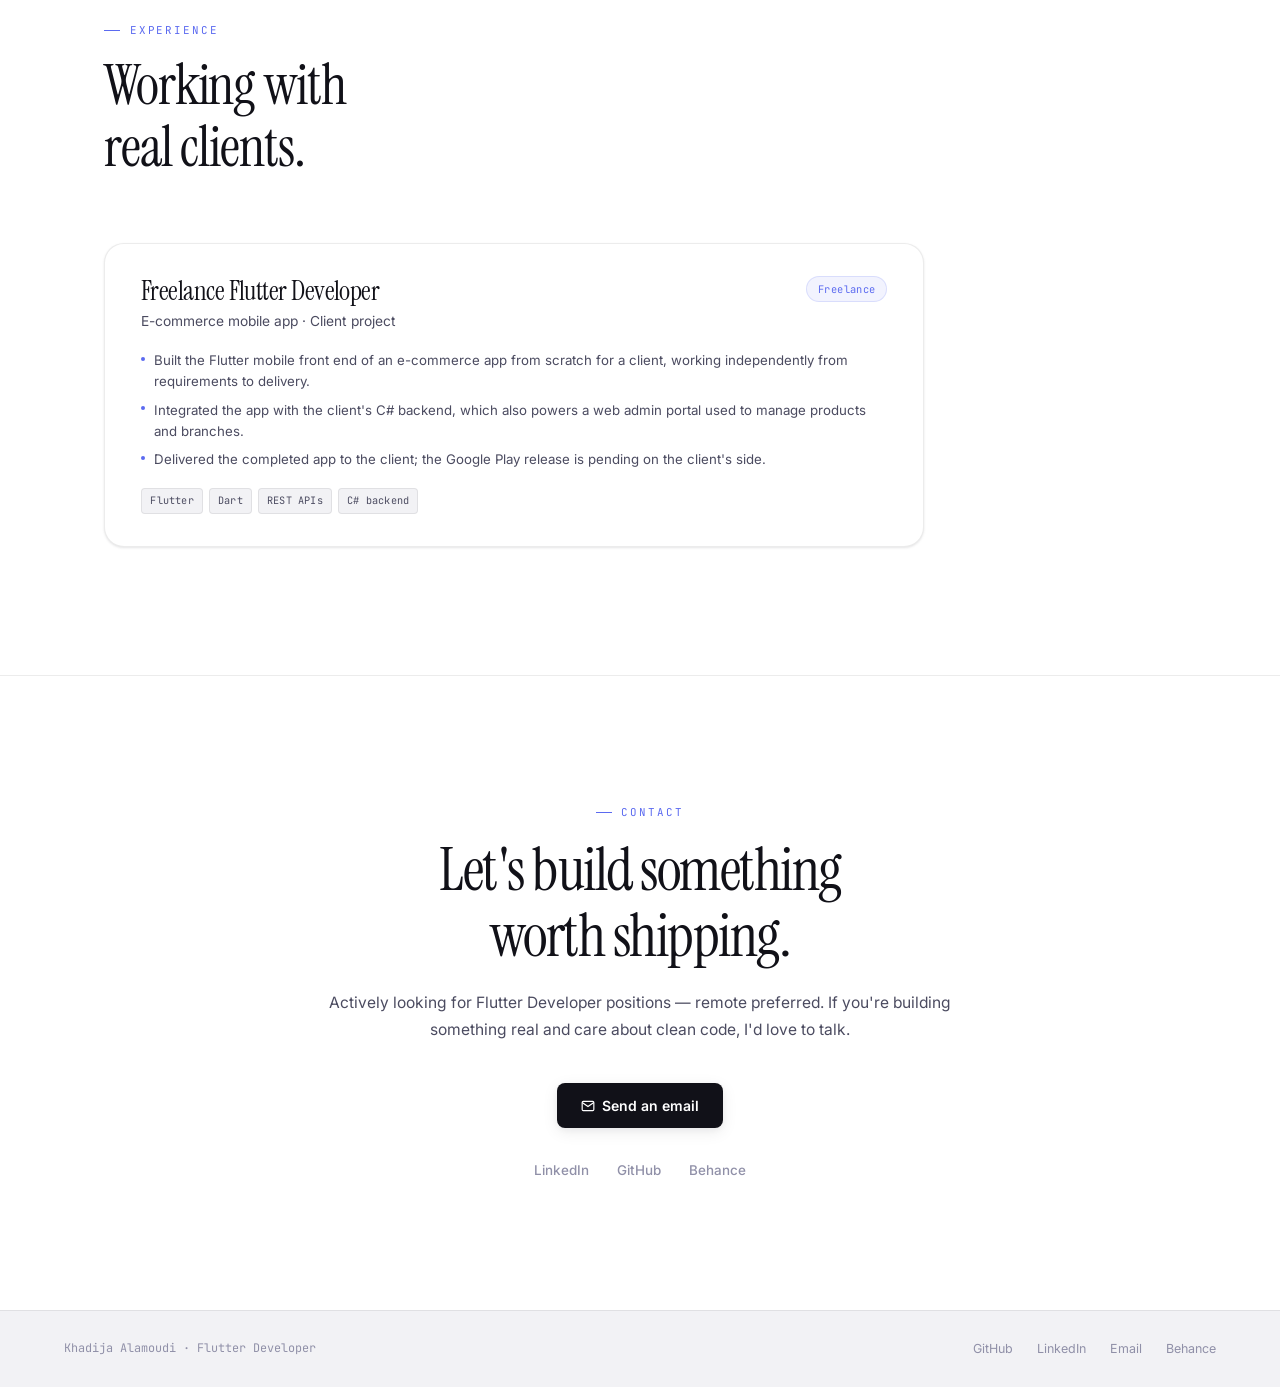
==== commit 4b216dc8: "Add files via upload" ====
--- a/index.html
+++ b/index.html
@@ -125,6 +125,14 @@
           </span>
           Wazan · Live on Google Play
         </a>
+        <a href="https://apps.apple.com/ye/app/%D9%88%D8%B2%D8%A7%D9%86-%D9%85%D9%8A%D8%B2%D8%A7%D9%86%D9%8A%D8%AA%D9%83-%D8%A8%D8%A3%D9%83%D8%AB%D8%B1-%D9%85%D9%86-%D8%B9%D9%85%D9%84%D8%A9/id6821608733"
+           target="_blank" rel="noopener noreferrer"
+           class="play-badge" aria-label="Wazan on the App Store">
+          <span class="play-badge-icon" aria-hidden="true">
+            <svg width="10" height="12" viewBox="0 0 10 12" fill="#22C55E"><path d="M1 0l8 6-8 6V0z"/></svg>
+          </span>
+          Wazan · Live on App Store
+        </a>
       </div>
     </div>
   </div>
@@ -175,22 +183,23 @@
           <div class="proj-featured-info">
             <div class="proj-badges">
               <span class="proj-badge proj-badge-live" aria-label="Live on Google Play">● Live on Google Play</span>
-              <span class="proj-badge proj-badge-feat" aria-label="iOS release in progress">iOS · Coming soon</span>
+              <span class="proj-badge proj-badge-live" aria-label="Live on the App Store">● Live on App Store</span>
             </div>
             <h3 class="proj-title">Wazan <span class="proj-title-ar" lang="ar" dir="rtl">وزان</span></h3>
             <p class="proj-tagline">
-              An offline-first personal budgeting app in Arabic (RTL) for people who earn in one currency and spend in another — tracked in a single budget with no manual conversion.
+              A fully Arabic (RTL), offline-first budgeting app for people who earn in one currency and spend in another. Track every account in one budget, with no sign-up and no internet needed.
             </p>
             <ul class="proj-highlights" aria-label="Key highlights">
-              <li class="proj-hl">Multiple accounts (cash / bank / wallet) in YER, SAR &amp; USD</li>
-              <li class="proj-hl">Spend in any currency — automatic conversion through a base currency</li>
-              <li class="proj-hl">Per-cycle locked exchange rates, so past reports never change</li>
-              <li class="proj-hl">Spending limits &amp; alerts per category, account and overall budget</li>
-              <li class="proj-hl">Charts-based monthly reports, with sharing</li>
-              <li class="proj-hl">Feature-first Clean Architecture · Riverpod</li>
-              <li class="proj-hl">Drift (SQLite) with schema migrations</li>
-              <li class="proj-hl">~170 automated tests (widget, unit, database)</li>
-              <li class="proj-hl">Play Console release · iOS pipeline on Codemagic / TestFlight</li>
+              <li class="proj-hl">Multiple accounts (cash / bank / wallet), each in YER, SAR or USD</li>
+              <li class="proj-hl">Transfers and spending across currencies, converted through a base currency using the rates you set</li>
+              <li class="proj-hl">Every transaction keeps the rate it was recorded with, so past reports never change</li>
+              <li class="proj-hl">Per-category spending limits with in-app alerts at 80% and when exceeded</li>
+              <li class="proj-hl">Monthly reports per currency, spending breakdown chart, and comparison with the previous cycle</li>
+              <li class="proj-hl">Custom budget cycle (for example, starting on payday) and per-account "include in my total" control</li>
+              <li class="proj-hl">Local data with backup export, onboarding flow and Cairo font for a polished RTL experience</li>
+              <li class="proj-hl">Feature-first Clean Architecture · Riverpod · Drift (SQLite) with schema migrations</li>
+              <li class="proj-hl">~170 automated tests (widget, unit, database), run on every pull request with GitHub Actions</li>
+              <li class="proj-hl">Shipped to both stores: Play Console release · iOS builds via Codemagic / TestFlight</li>
             </ul>
             <div class="proj-stack" aria-label="Technologies used">
               <span class="tag">Flutter</span>
@@ -199,6 +208,7 @@
               <span class="tag">Drift</span>
               <span class="tag">SQLite</span>
               <span class="tag">fl_chart</span>
+              <span class="tag">GitHub Actions</span>
               <span class="tag">Codemagic</span>
               <span class="tag">Arabic RTL</span>
             </div>
@@ -208,6 +218,12 @@
                  class="btn-sm btn-sm-primary" aria-label="View Wazan on Google Play">
                 <svg width="12" height="12" viewBox="0 0 10 12" fill="currentColor" aria-hidden="true"><path d="M1 0l8 6-8 6V0z"/></svg>
                 Google Play
+              </a>
+              <a href="https://apps.apple.com/ye/app/%D9%88%D8%B2%D8%A7%D9%86-%D9%85%D9%8A%D8%B2%D8%A7%D9%86%D9%8A%D8%AA%D9%83-%D8%A8%D8%A3%D9%83%D8%AB%D8%B1-%D9%85%D9%86-%D8%B9%D9%85%D9%84%D8%A9/id6821608733"
+                 target="_blank" rel="noopener noreferrer"
+                 class="btn-sm btn-sm-primary" aria-label="View Wazan on the App Store">
+                <svg width="12" height="12" viewBox="0 0 10 12" fill="currentColor" aria-hidden="true"><path d="M1 0l8 6-8 6V0z"/></svg>
+                App Store
               </a>
             </div>
           </div>
@@ -459,7 +475,7 @@
 
         <div class="about-text">
           <p class="reveal reveal-delay-2">I care about writing code that a teammate can read six months later and immediately understand. Architecture isn't overhead — it's what separates software that grows from software that breaks.</p>
-          <p class="reveal reveal-delay-2">I'm a Flutter Developer with a <strong>BSc in Information Technology</strong> from Hadhramout University (2025). I've shipped two apps to Google Play — TaskMate and Wazan, a multi-currency budgeting app now heading to iOS — built MindTrack with a full CI/CD pipeline, delivered a client e-commerce app as a freelancer, and worked across multiple state management patterns (Bloc/Cubit, Riverpod, GetX, Provider) in real projects.</p>
+          <p class="reveal reveal-delay-2">I'm a Flutter Developer with a <strong>BSc in Information Technology</strong> from Hadhramout University (2025). I've shipped two apps to Google Play — TaskMate and Wazan, a multi-currency budgeting app that is also live on the App Store — built MindTrack with a full CI/CD pipeline, delivered a client e-commerce app as a freelancer, and worked across multiple state management patterns (Bloc/Cubit, Riverpod, GetX, Provider) in real projects.</p>
           <p class="reveal reveal-delay-2">Looking for a remote Flutter Developer role where architecture matters and <strong>clean code is the standard, not the exception.</strong></p>
         </div>
       </div>
@@ -480,7 +496,7 @@
           </div>
           <div>
             <div class="about-card-title">Published on Google Play</div>
-            <div class="about-card-sub">TaskMate · Wazan · iOS coming soon</div>
+            <div class="about-card-sub">TaskMate · Wazan (also on the App Store)</div>
           </div>
         </div>
         <div class="about-card" role="listitem">
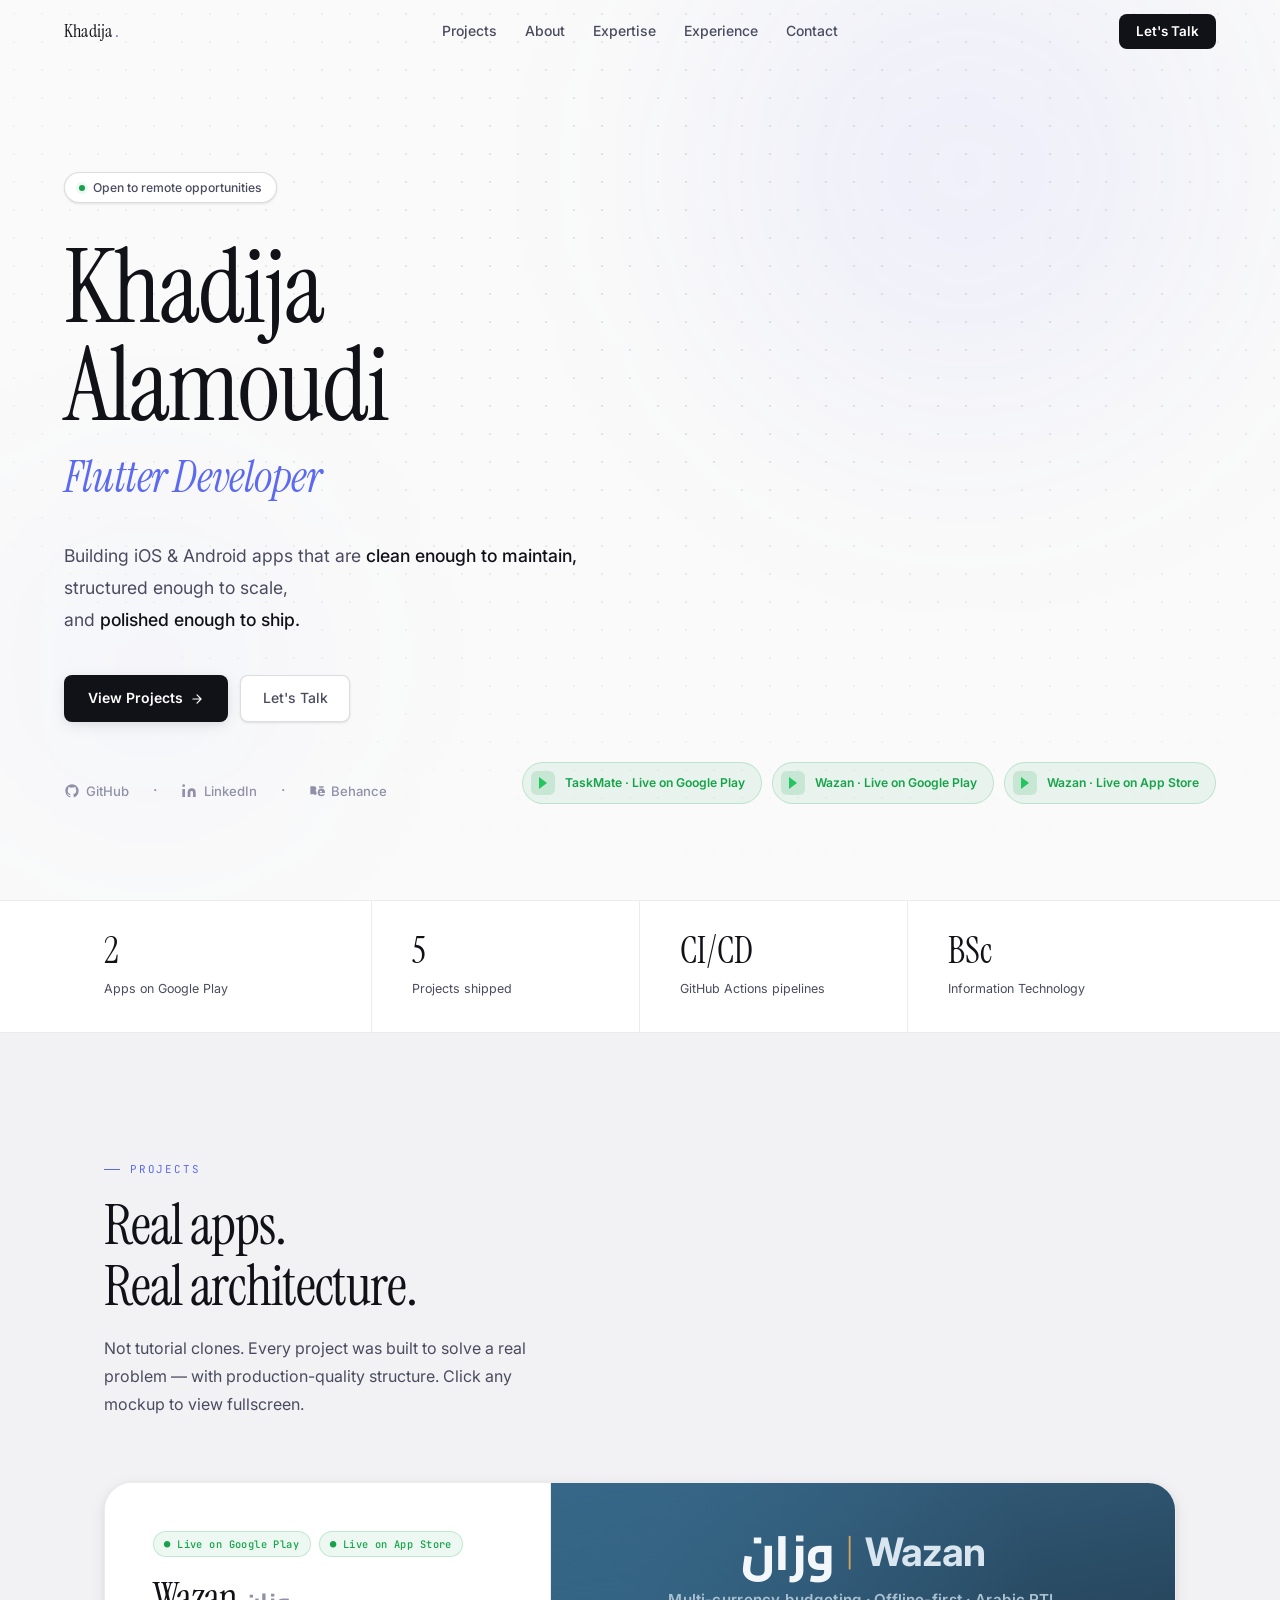
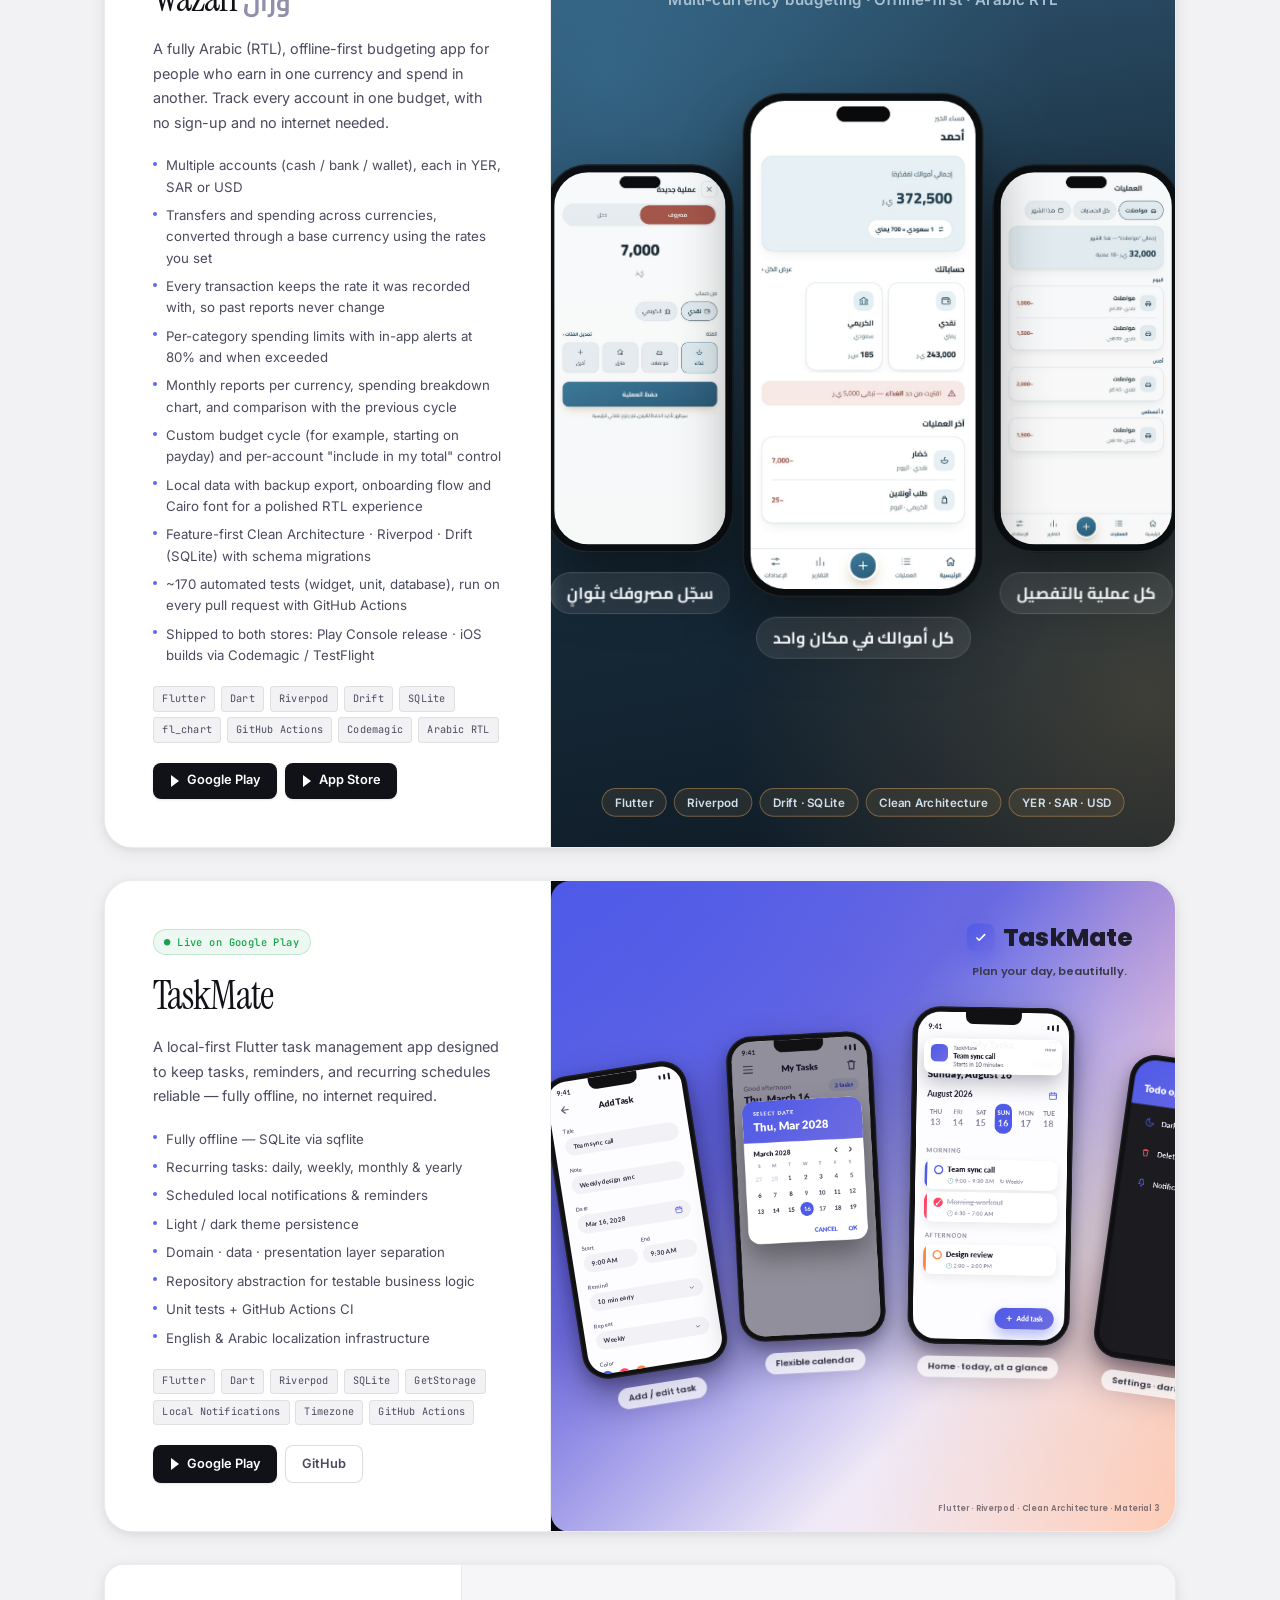
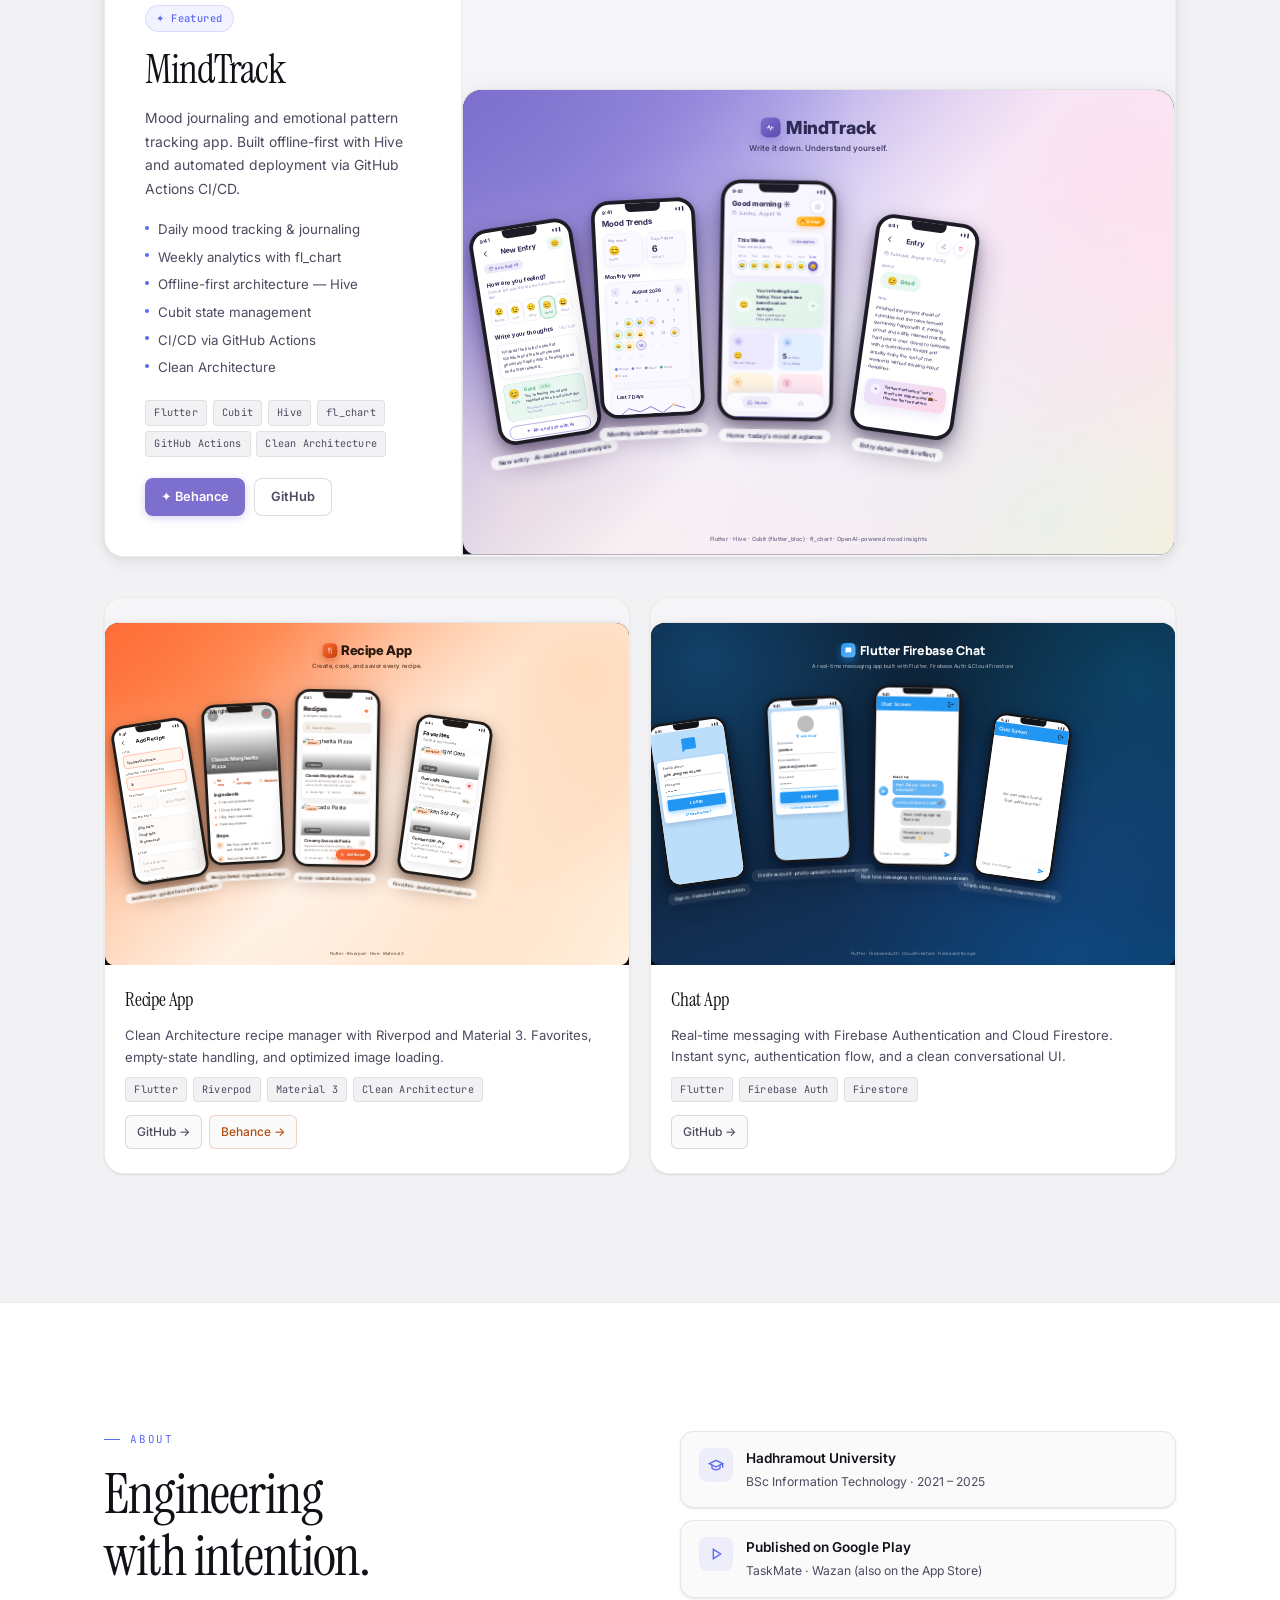
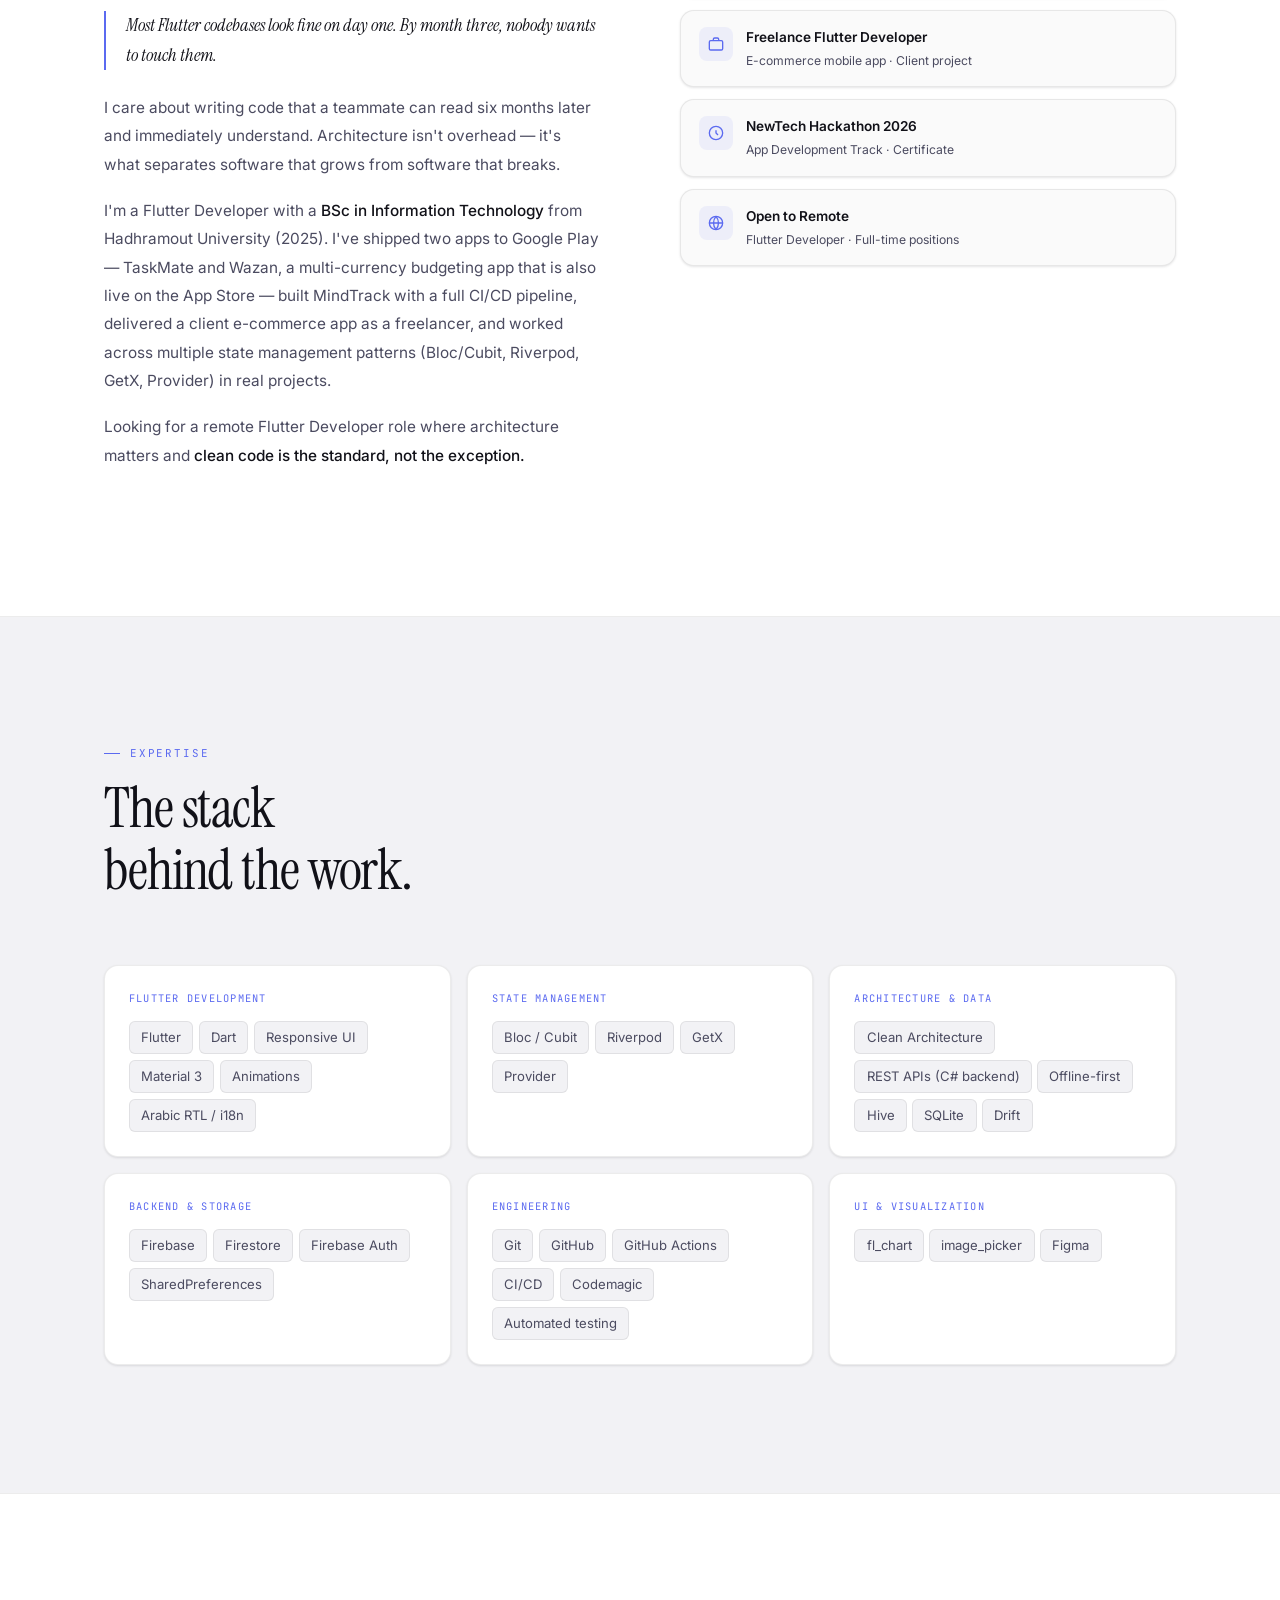
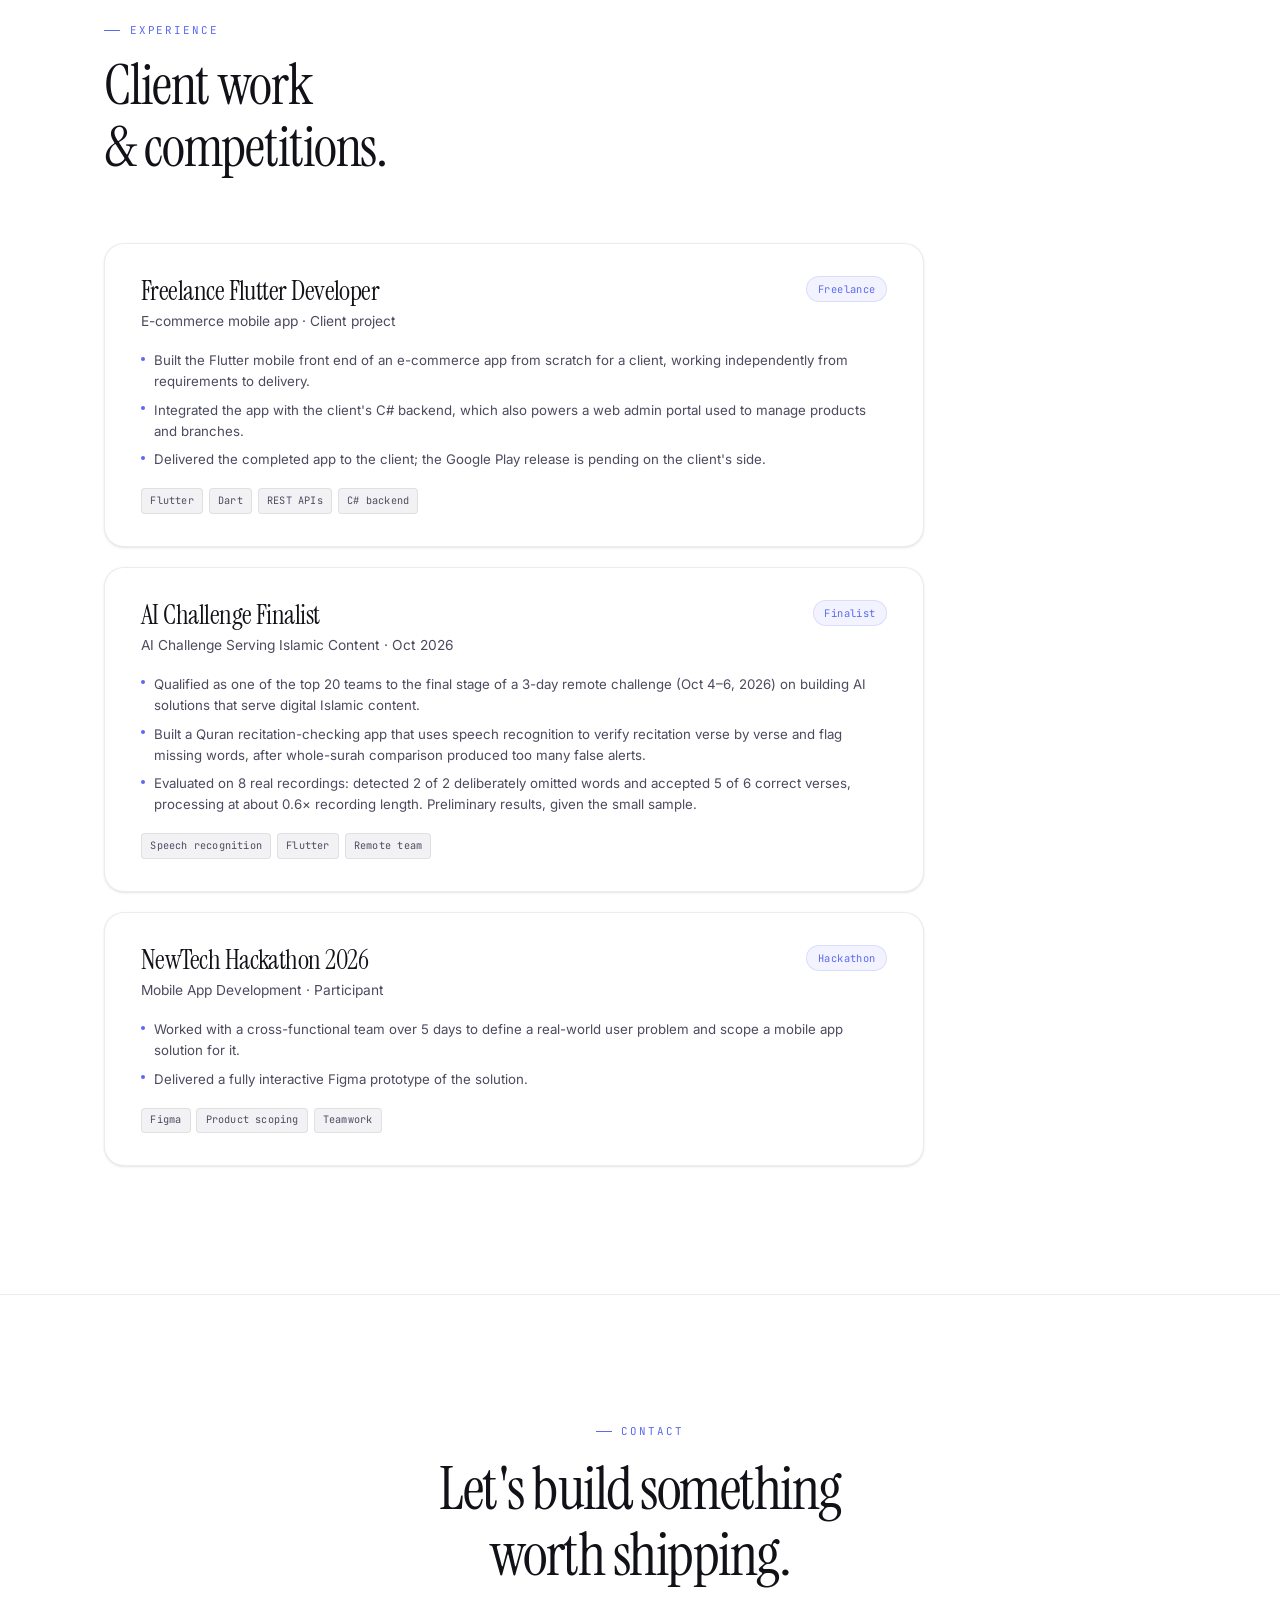
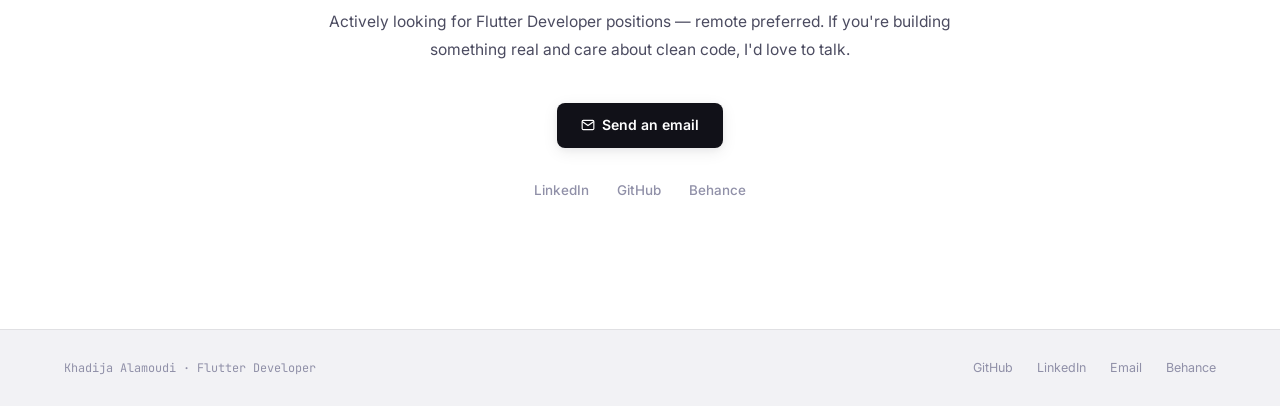
==== commit 9bddaf7e: "Add files via upload" ====
--- a/index.html
+++ b/index.html
@@ -513,7 +513,7 @@
             <svg width="16" height="16" viewBox="0 0 24 24" fill="none" stroke="#5B6AF0" stroke-width="2"><circle cx="12" cy="12" r="10"/><path d="M12 8v4l3 3"/></svg>
           </div>
           <div>
-            <div class="about-card-title">Neotech Hackathon</div>
+            <div class="about-card-title">NewTech Hackathon 2026</div>
             <div class="about-card-sub">App Development Track · Certificate</div>
           </div>
         </div>
@@ -620,7 +620,7 @@
   <div class="section-inner">
     <div class="section-header">
       <p class="eyebrow reveal">Experience</p>
-      <h2 class="section-title reveal reveal-delay-1">Working with<br>real clients.</h2>
+      <h2 class="section-title reveal reveal-delay-1">Client work<br>&amp; competitions.</h2>
     </div>
 
     <article class="exp-card reveal" aria-label="Freelance Flutter Developer">
@@ -641,6 +641,45 @@
         <span class="tag">Dart</span>
         <span class="tag">REST APIs</span>
         <span class="tag">C# backend</span>
+      </div>
+    </article>
+
+    <article class="exp-card reveal" aria-label="AI Challenge Finalist" style="margin-top:1.25rem">
+      <div class="exp-head">
+        <div>
+          <h3 class="exp-role">AI Challenge Finalist</h3>
+          <p class="exp-org">AI Challenge Serving Islamic Content · Oct 2026</p>
+        </div>
+        <span class="exp-tag">Finalist</span>
+      </div>
+      <ul class="proj-highlights" aria-label="Highlights">
+        <li class="proj-hl">Qualified as one of the top 20 teams to the final stage of a 3-day remote challenge (Oct 4–6, 2026) on building AI solutions that serve digital Islamic content.</li>
+        <li class="proj-hl">Built a Quran recitation-checking app that uses speech recognition to verify recitation verse by verse and flag missing words, after whole-surah comparison produced too many false alerts.</li>
+        <li class="proj-hl">Evaluated on 8 real recordings: detected 2 of 2 deliberately omitted words and accepted 5 of 6 correct verses, processing at about 0.6× recording length. Preliminary results, given the small sample.</li>
+      </ul>
+      <div class="proj-stack" aria-label="Focus areas">
+        <span class="tag">Speech recognition</span>
+        <span class="tag">Flutter</span>
+        <span class="tag">Remote team</span>
+      </div>
+    </article>
+
+    <article class="exp-card reveal" aria-label="NewTech Hackathon 2026" style="margin-top:1.25rem">
+      <div class="exp-head">
+        <div>
+          <h3 class="exp-role">NewTech Hackathon 2026</h3>
+          <p class="exp-org">Mobile App Development · Participant</p>
+        </div>
+        <span class="exp-tag">Hackathon</span>
+      </div>
+      <ul class="proj-highlights" aria-label="Highlights">
+        <li class="proj-hl">Worked with a cross-functional team over 5 days to define a real-world user problem and scope a mobile app solution for it.</li>
+        <li class="proj-hl">Delivered a fully interactive Figma prototype of the solution.</li>
+      </ul>
+      <div class="proj-stack" aria-label="Focus areas">
+        <span class="tag">Figma</span>
+        <span class="tag">Product scoping</span>
+        <span class="tag">Teamwork</span>
       </div>
     </article>
   </div>
